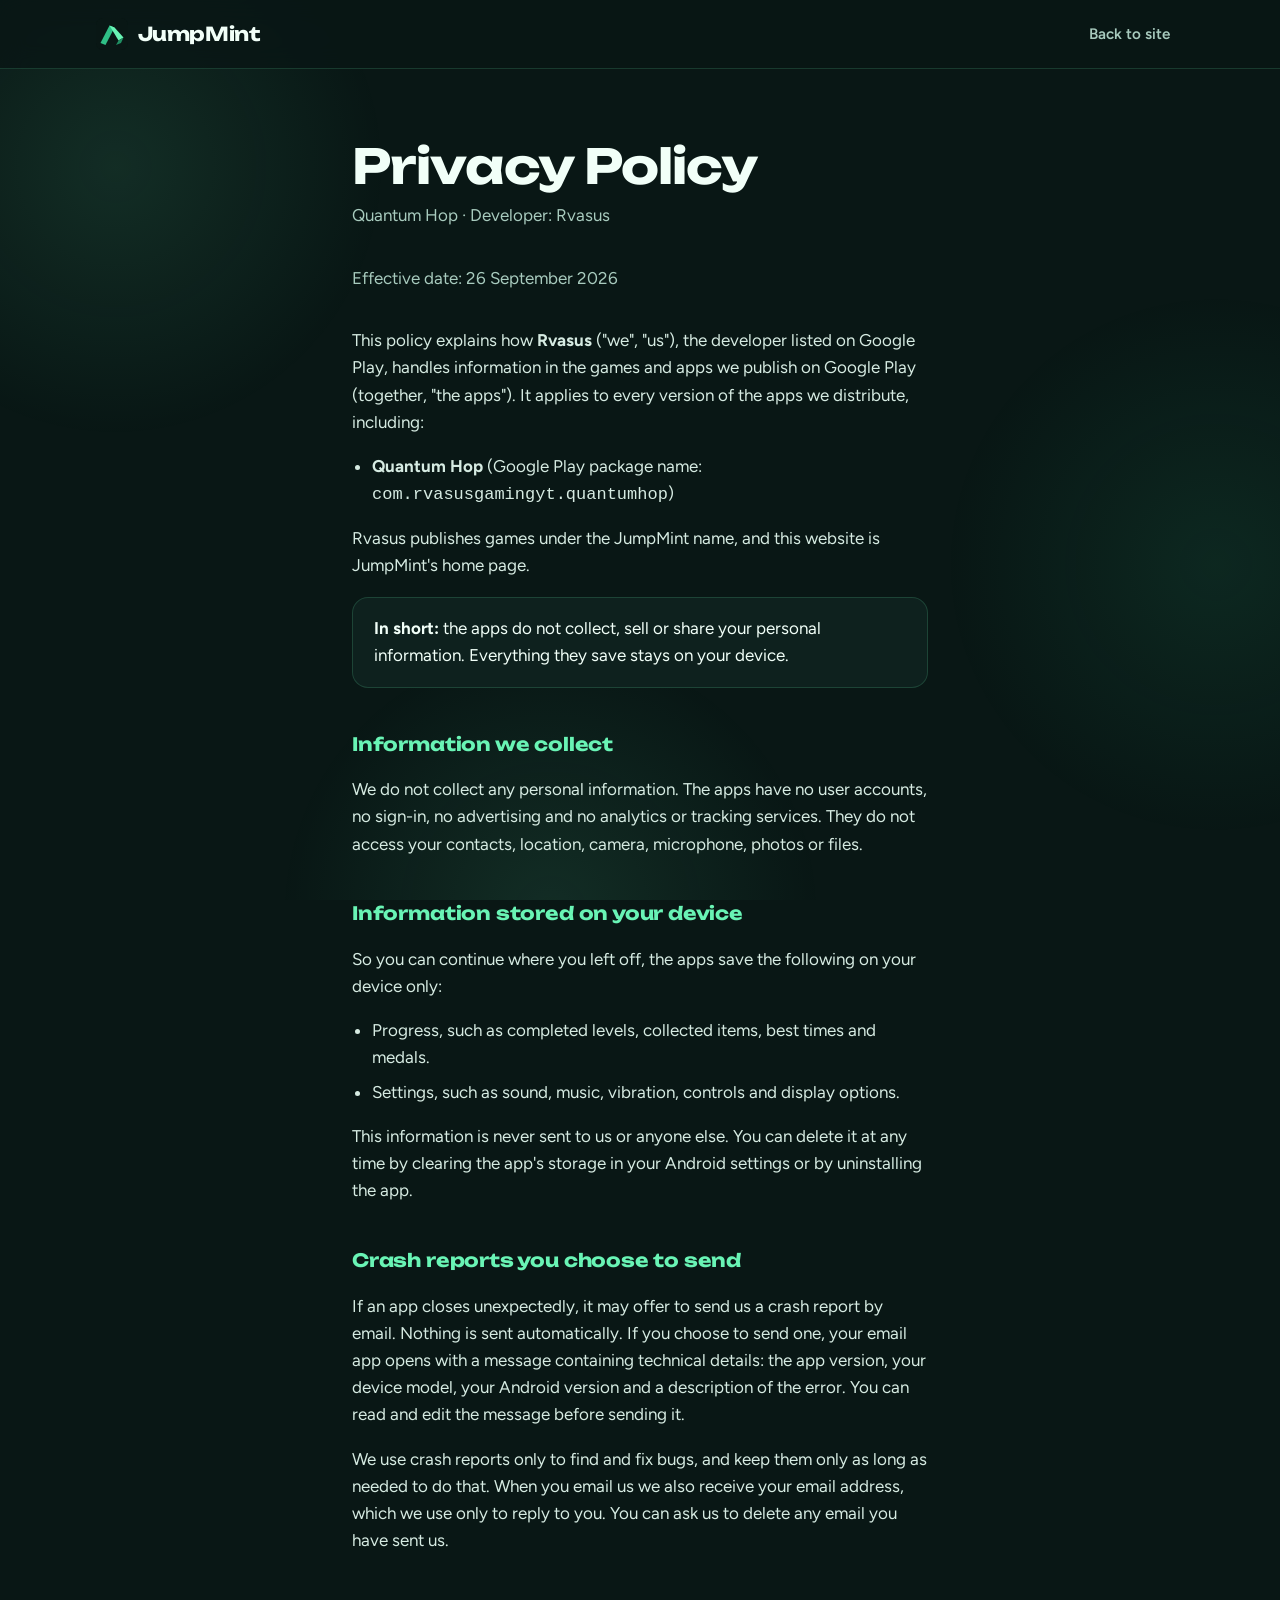
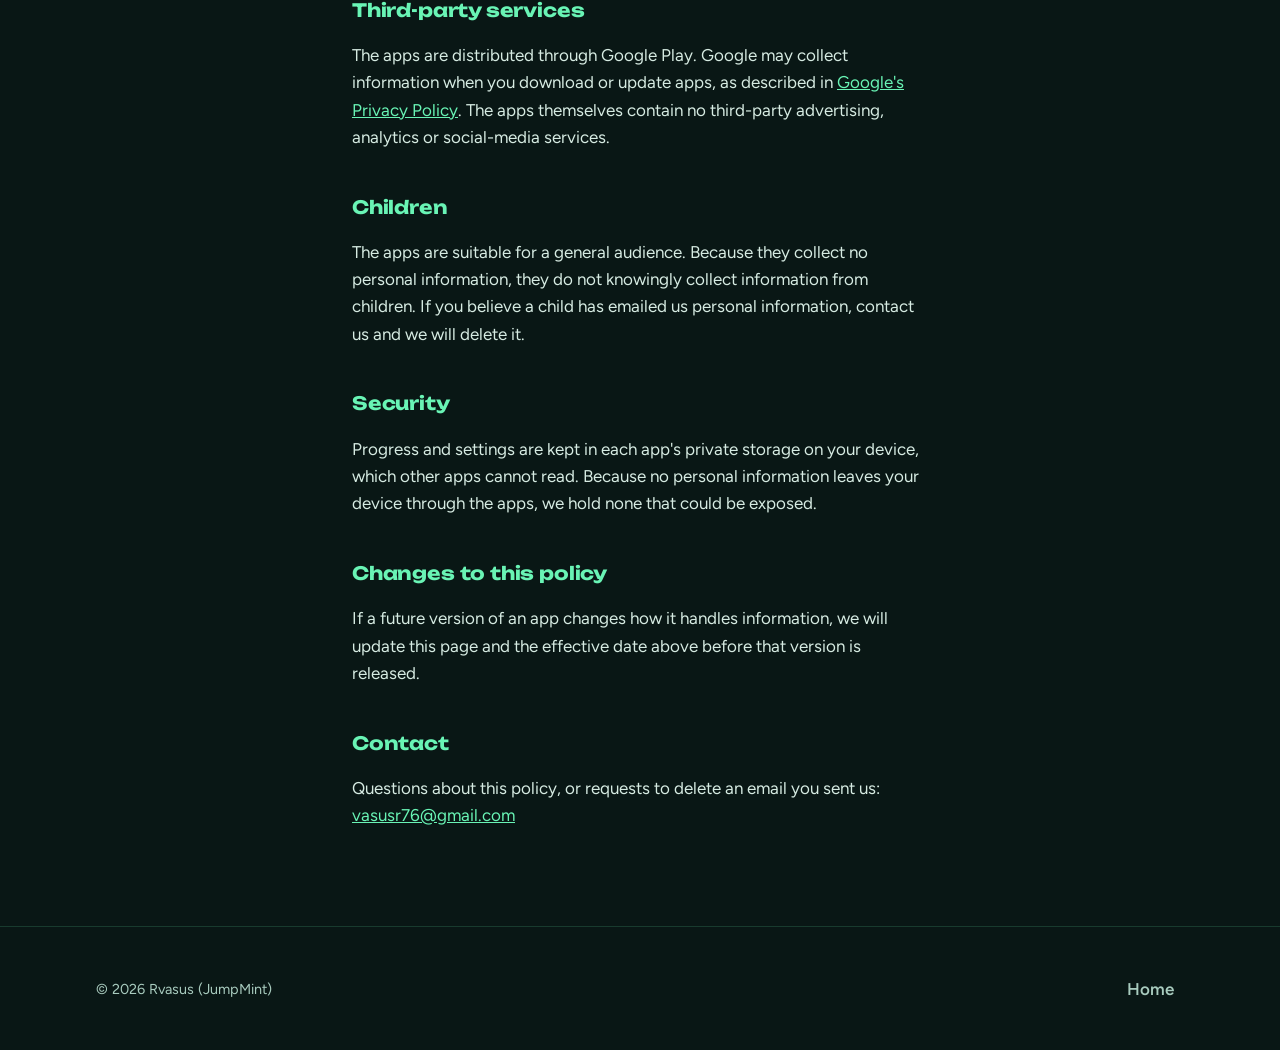
==== privacy-policy.html @ 72e63506 "Add site-wide motion: hero intro, scroll reveals, marquee, card tilt, counters New assets/motion.js " ====
<!DOCTYPE html>
<html lang="en">
<head>
<meta charset="utf-8">
<meta name="viewport" content="width=device-width, initial-scale=1, viewport-fit=cover">
<title>Privacy Policy — Quantum Hop by Rvasus</title>
<meta name="description" content="Privacy policy for Quantum Hop (com.rvasusgamingyt.quantumhop) and other apps published by Rvasus on Google Play.">
<meta name="theme-color" content="#091715">
<link rel="icon" href="brand/mark.svg" type="image/svg+xml">
<link rel="preconnect" href="https://fonts.googleapis.com">
<link rel="preconnect" href="https://fonts.gstatic.com" crossorigin>
<link href="https://fonts.googleapis.com/css2?family=Figtree:wght@400;600;700&family=Unbounded:wght@700&display=swap" rel="stylesheet">
<link rel="stylesheet" href="assets/site.css">
<style>
  .policy { max-width: 44rem; margin: 0 auto; padding: clamp(2.5rem, 6vw, 4.5rem) var(--pad-x) 5rem; }
  .policy h1 { font-size: clamp(2rem, 5vw, 3rem); line-height: 1.08; margin-bottom: 0.6rem; }
  .policy h2 { font-size: 1.15rem; margin: 2.6rem 0 0.6rem; color: var(--mint); letter-spacing: -0.01em; }
  .policy p, .policy li { color: #d6ebe2; }
  .policy .date { color: var(--muted); margin: 0 0 2.2rem; }
  .policy .summary { padding: 1.1rem 1.3rem; border-radius: 16px; background: var(--bg-raised); border: 1px solid var(--line); color: var(--text); }
  .policy a { color: var(--mint); }
  .policy ul { padding-left: 1.25rem; }
  .policy li { margin-bottom: 0.45rem; }
</style>
</head>
<body>
<div class="ambient" aria-hidden="true"><span></span><span></span><span></span></div>
<header class="nav scrolled">
  <div class="wrap nav-inner">
    <a class="brand-link" href="index.html" aria-label="JumpMint home">
      <img class="brand-mark" src="brand/mark.svg" alt="" width="32" height="32">
      <span class="brand-text">JumpMint</span>
    </a>
    <nav aria-label="Main">
      <ul class="nav-links"><li><a href="index.html">Back to site</a></li></ul>
    </nav>
  </div>
</header>

<main class="policy" id="main">
  <h1>Privacy Policy</h1>
  <p class="date">Quantum Hop · Developer: Rvasus</p>
  <p class="date">Effective date: 26 September 2026</p>

  <p>This policy explains how <strong>Rvasus</strong> ("we", "us"), the developer listed on Google Play, handles information in the games and apps we publish on Google Play (together, "the apps"). It applies to every version of the apps we distribute, including:</p>
  <ul>
    <li><strong>Quantum Hop</strong> (Google Play package name: <code>com.rvasusgamingyt.quantumhop</code>)</li>
  </ul>
  <p>Rvasus publishes games under the JumpMint name, and this website is JumpMint's home page.</p>

  <p class="summary"><strong>In short:</strong> the apps do not collect, sell or share your personal information. Everything they save stays on your device.</p>

  <h2>Information we collect</h2>
  <p>We do not collect any personal information. The apps have no user accounts, no sign-in, no advertising and no analytics or tracking services. They do not access your contacts, location, camera, microphone, photos or files.</p>

  <h2>Information stored on your device</h2>
  <p>So you can continue where you left off, the apps save the following on your device only:</p>
  <ul>
    <li>Progress, such as completed levels, collected items, best times and medals.</li>
    <li>Settings, such as sound, music, vibration, controls and display options.</li>
  </ul>
  <p>This information is never sent to us or anyone else. You can delete it at any time by clearing the app's storage in your Android settings or by uninstalling the app.</p>

  <h2>Crash reports you choose to send</h2>
  <p>If an app closes unexpectedly, it may offer to send us a crash report by email. Nothing is sent automatically. If you choose to send one, your email app opens with a message containing technical details: the app version, your device model, your Android version and a description of the error. You can read and edit the message before sending it.</p>
  <p>We use crash reports only to find and fix bugs, and keep them only as long as needed to do that. When you email us we also receive your email address, which we use only to reply to you. You can ask us to delete any email you have sent us.</p>

  <h2>Third-party services</h2>
  <p>The apps are distributed through Google Play. Google may collect information when you download or update apps, as described in <a href="https://policies.google.com/privacy">Google's Privacy Policy</a>. The apps themselves contain no third-party advertising, analytics or social-media services.</p>

  <h2>Children</h2>
  <p>The apps are suitable for a general audience. Because they collect no personal information, they do not knowingly collect information from children. If you believe a child has emailed us personal information, contact us and we will delete it.</p>

  <h2>Security</h2>
  <p>Progress and settings are kept in each app's private storage on your device, which other apps cannot read. Because no personal information leaves your device through the apps, we hold none that could be exposed.</p>

  <h2>Changes to this policy</h2>
  <p>If a future version of an app changes how it handles information, we will update this page and the effective date above before that version is released.</p>

  <h2>Contact</h2>
  <p>Questions about this policy, or requests to delete an email you sent us: <a href="mailto:vasusr76@gmail.com">vasusr76@gmail.com</a></p>
</main>

<footer class="footer">
  <div class="wrap footer-inner">
    <small>© 2026 Rvasus (JumpMint)</small>
    <ul class="footer-links"><li><a href="index.html">Home</a></li></ul>
  </div>
</footer>
</body>
</html>
---- assets/site.css ----
/* JumpMint — site styles */
:root {
  --bg: #091715;
  --bg-raised: #0e211e;
  --bg-deep: #06110f;
  --mint: #69f4b5;
  --mint-deep: #2fbf86;
  --text: #f1fff8;
  --muted: #a8cbbe;
  --line: rgba(105, 244, 181, 0.16);
  --display: "Unbounded", "Arial Black", "Segoe UI", system-ui, sans-serif;
  --body: "Figtree", "Segoe UI", system-ui, -apple-system, sans-serif;
  --pad-x: clamp(1.25rem, 5vw, 4.5rem);
  --max: 76rem;
  --ease: cubic-bezier(0.2, 0.8, 0.2, 1);
}

* { box-sizing: border-box; }
html { scroll-behavior: smooth; scroll-padding-top: 5rem; }
body {
  margin: 0;
  background: var(--bg);
  color: var(--text);
  font-family: var(--body);
  font-size: 1.0625rem;
  line-height: 1.6;
  overflow-x: hidden;
  -webkit-font-smoothing: antialiased;
}
img { max-width: 100%; display: block; }
a { color: inherit; }
h1, h2, h3 { font-family: var(--display); font-weight: 700; margin: 0; letter-spacing: -0.02em; }

:focus-visible { outline: 3px solid var(--mint); outline-offset: 3px; border-radius: 6px; }

.skip-link {
  position: absolute; left: 1rem; top: -4rem; z-index: 100;
  background: var(--mint); color: var(--bg); padding: 0.7rem 1rem; border-radius: 8px; font-weight: 700;
}
.skip-link:focus { top: 1rem; }

.wrap { max-width: var(--max); margin: 0 auto; padding: 0 var(--pad-x); }

/* ---------------- Navigation ---------------- */
.nav {
  position: sticky; top: 0; z-index: 50;
  background: rgba(9, 23, 21, 0.82);
  backdrop-filter: blur(12px); -webkit-backdrop-filter: blur(12px);
  border-bottom: 1px solid transparent;
  transition: border-color 0.3s;
}
.nav.scrolled { border-bottom-color: var(--line); }
.nav-inner {
  display: flex; align-items: center; justify-content: space-between; gap: 1rem;
  min-height: 4.25rem;
}
.brand-link {
  display: inline-flex; align-items: center; gap: 0.6rem; text-decoration: none;
  font-family: var(--display); font-weight: 700; font-size: 1.2rem; letter-spacing: -0.02em;
  min-height: 44px;
}
.brand-link img { height: 34px; width: auto; }
.brand-link .brand-mark { width: 32px; height: 32px; }
.nav-links { display: flex; gap: 0.25rem; list-style: none; margin: 0; padding: 0; }
.nav-links a {
  display: inline-flex; align-items: center; min-height: 44px; padding: 0 0.85rem;
  text-decoration: none; color: var(--muted); font-weight: 600; font-size: 0.95rem; border-radius: 999px;
  transition: color 0.2s, background 0.2s;
}
.nav-links a:hover { color: var(--text); background: rgba(105, 244, 181, 0.08); }

/* ---------------- Buttons ---------------- */
.btn {
  display: inline-flex; align-items: center; justify-content: center; gap: 0.5rem;
  min-height: 48px; padding: 0 1.4rem; border-radius: 999px;
  font: 600 1rem/1 var(--body); text-decoration: none; cursor: pointer;
  border: 2px solid transparent;
  transition: transform 0.18s var(--ease), background 0.2s, border-color 0.2s, box-shadow 0.2s;
}
.btn:active { transform: translateY(1px) scale(0.97); }
.btn-primary { background: var(--mint); color: var(--bg); }
.btn-primary:hover { background: #8cf8c9; box-shadow: 0 8px 28px -10px rgba(105, 244, 181, 0.6); transform: translateY(-2px); }
.btn-secondary { border-color: rgba(168, 203, 190, 0.45); color: var(--text); background: transparent; }
.btn-secondary:hover { border-color: var(--mint); transform: translateY(-2px); }

/* ---------------- Hero ---------------- */
.hero { padding: clamp(2rem, 6vw, 4.5rem) 0 clamp(3rem, 8vw, 6rem); }
.hero-grid {
  display: grid; grid-template-columns: minmax(0, 1fr) minmax(0, 1fr);
  gap: clamp(1.5rem, 4vw, 4rem); align-items: center;
}
.hero-brand {
  display: inline-flex; align-items: center; gap: 0.55rem;
  color: var(--mint); font-weight: 600; font-size: 1rem; margin: 0 0 1.25rem;
}
.hero-brand::before {
  content: ""; width: 1.6rem; height: 3px; border-radius: 3px; background: var(--mint);
}
.hero h1 {
  font-size: clamp(2rem, 4.4vw, 3.9rem); line-height: 1.05; letter-spacing: -0.035em; font-weight: 800;
  overflow-wrap: break-word;
  margin-bottom: 1.4rem; text-wrap: balance;
}
.hero-lead { color: var(--muted); font-size: clamp(1.1rem, 1.6vw, 1.3rem); margin: 0 0 2.2rem; max-width: 30rem; }
.hero-actions { display: flex; flex-wrap: wrap; gap: 0.8rem; }

.scene {
  position: relative; aspect-ratio: 1 / 1; width: 100%; max-height: 620px;
  border-radius: 28px; overflow: hidden;
  background:
    radial-gradient(60% 55% at 50% 58%, rgba(105, 244, 181, 0.14), rgba(105, 244, 181, 0) 70%),
    linear-gradient(180deg, #0c1f1c, var(--bg-deep));
  border: 1px solid var(--line);
}
.scene canvas {
  position: absolute; inset: 0; width: 100%; height: 100%; display: block;
  opacity: 0; transition: opacity 0.5s;
}
.scene-fallback {
  position: absolute; inset: 0; display: grid; place-items: center;
  transition: opacity 0.5s;
}
.scene-fallback img { width: 38%; max-width: 220px; filter: drop-shadow(0 24px 30px rgba(0, 0, 0, 0.45)); }
.scene-fallback .fallback-word {
  font-family: var(--display); font-weight: 800; font-size: clamp(2rem, 6vw, 3.4rem); color: var(--mint);
}
.scene[data-state="ready"] canvas { opacity: 1; }
.scene[data-state="ready"] .scene-fallback { opacity: 0; pointer-events: none; }

.scene-controls {
  position: absolute; left: 0; right: 0; bottom: 0; z-index: 2;
  display: flex; justify-content: center; gap: 0.5rem; padding: 1rem;
  opacity: 0; visibility: hidden; transition: opacity 0.4s;
}
.scene[data-state="ready"] .scene-controls { opacity: 1; visibility: visible; }
.chip {
  display: inline-flex; align-items: center; gap: 0.45rem;
  min-height: 44px; padding: 0 1rem; border-radius: 999px; cursor: pointer;
  background: rgba(9, 23, 21, 0.72); color: var(--text);
  border: 1px solid rgba(168, 203, 190, 0.3);
  font: 600 0.9rem/1 var(--body);
  backdrop-filter: blur(8px); -webkit-backdrop-filter: blur(8px);
  transition: border-color 0.2s, transform 0.15s var(--ease);
}
.chip:hover { border-color: var(--mint); }
.chip:active { transform: scale(0.96); }
.chip svg { width: 16px; height: 16px; flex: none; }

/* ---------------- Sections ---------------- */
.section { padding: clamp(4rem, 9vw, 7rem) 0; }
.section + .section { border-top: 1px solid var(--line); }
.section-head { max-width: 40rem; margin-bottom: clamp(2rem, 4vw, 3.25rem); }
.section-head h2 { font-size: clamp(1.9rem, 3.8vw, 3rem); line-height: 1.08; margin-bottom: 0.9rem; }
.section-head p { color: var(--muted); margin: 0; font-size: 1.1rem; }

/* Games & Apps */
.apps { display: grid; gap: clamp(1.25rem, 3vw, 2rem); }
.app {
  display: grid; grid-template-columns: minmax(0, 0.95fr) minmax(0, 1.05fr);
  gap: clamp(1.25rem, 3.5vw, 3rem); align-items: center;
  padding: clamp(1rem, 2vw, 1.5rem); border-radius: 24px;
  background: var(--bg-raised); border: 1px solid var(--line);
}
.app-media {
  position: relative; aspect-ratio: 16 / 10; border-radius: 16px; overflow: hidden;
  background:
    repeating-linear-gradient(135deg, rgba(105, 244, 181, 0.05) 0 14px, transparent 14px 28px),
    var(--bg-deep);
  display: grid; place-items: center;
}
.app-media img { width: 100%; height: 100%; object-fit: cover; }
.app-media .media-empty {
  display: grid; justify-items: center; gap: 0.6rem; color: var(--muted); font-size: 0.95rem; text-align: center; padding: 1rem;
}
.app-media .media-empty span:first-child {
  font-family: var(--display); font-weight: 800; font-size: 2.6rem; color: var(--mint); line-height: 1;
}
.app-thumbs { display: flex; gap: 0.5rem; margin-top: 0.6rem; overflow-x: auto; }
.app-thumbs img { height: 64px; width: auto; border-radius: 8px; border: 1px solid var(--line); }
.app-body h3 { font-size: clamp(1.4rem, 2.6vw, 2rem); line-height: 1.1; margin: 0.9rem 0 0.8rem; }
.app-body p { color: var(--muted); margin: 0 0 1.4rem; max-width: 34rem; }
.status {
  display: inline-flex; align-items: center; gap: 0.5rem;
  padding: 0.35rem 0.8rem; border-radius: 999px; font-size: 0.875rem; font-weight: 600;
  background: rgba(105, 244, 181, 0.1); color: var(--mint);
}
.status::before { content: ""; width: 7px; height: 7px; border-radius: 50%; background: currentColor; }
.status[data-status="development"] { background: rgba(168, 203, 190, 0.12); color: var(--muted); }
.status-note { color: var(--muted); font-size: 0.95rem; }

.empty-state {
  padding: clamp(1.5rem, 4vw, 2.5rem); border-radius: 24px; border: 1px dashed rgba(105, 244, 181, 0.35);
  color: var(--muted); max-width: 40rem;
}
.empty-state strong { display: block; color: var(--text); font-family: var(--display); font-size: 1.3rem; margin-bottom: 0.4rem; }

/* Watch */
.videos { display: grid; grid-template-columns: repeat(auto-fill, minmax(min(100%, 20rem), 1fr)); gap: 1.25rem; margin-bottom: 2rem; }
.video { margin: 0; }
.video-frame {
  position: relative; aspect-ratio: 16 / 9; border-radius: 16px; overflow: hidden; background: var(--bg-deep);
  border: 1px solid var(--line);
}
.video-frame iframe { position: absolute; inset: 0; width: 100%; height: 100%; border: 0; }
.video-play {
  position: absolute; inset: 0; width: 100%; height: 100%; padding: 0; border: 0; cursor: pointer; background: #000;
}
.video-play img { width: 100%; height: 100%; object-fit: cover; opacity: 0.85; transition: opacity 0.2s; }
.video-play:hover img { opacity: 1; }
.video-play .play-icon {
  position: absolute; left: 50%; top: 50%; width: 64px; height: 64px; margin: -32px 0 0 -32px;
  border-radius: 50%; background: var(--mint); display: grid; place-items: center;
  box-shadow: 0 10px 30px rgba(0, 0, 0, 0.4); transition: transform 0.2s var(--ease);
}
.video-play:hover .play-icon { transform: scale(1.08); }
.video-play .play-icon svg { width: 24px; height: 24px; margin-left: 4px; }
.video figcaption { margin-top: 0.7rem; font-weight: 600; }

/* About */
.about-grid { display: grid; grid-template-columns: minmax(0, 0.9fr) minmax(0, 1.1fr); gap: clamp(1.5rem, 5vw, 5rem); align-items: start; }
.about-grid h2 { font-size: clamp(1.9rem, 3.8vw, 3rem); line-height: 1.08; }
.about-copy p { color: var(--muted); font-size: 1.15rem; margin: 0 0 1.2rem; max-width: 36rem; }
.about-copy p:first-child { color: var(--text); }

/* Footer */
.footer { border-top: 1px solid var(--line); padding: 2.5rem 0 calc(2.5rem + env(safe-area-inset-bottom, 0px)); }
.footer-inner { display: flex; flex-wrap: wrap; gap: 1.5rem 2rem; justify-content: space-between; align-items: center; }
.footer-links { display: flex; flex-wrap: wrap; gap: 0.25rem 0.5rem; list-style: none; margin: 0; padding: 0; }
.footer-links a {
  display: inline-flex; align-items: center; min-height: 44px; padding: 0 0.6rem; color: var(--muted); text-decoration: none; font-weight: 600;
}
.footer-links a:hover { color: var(--mint); }
.footer small { color: var(--muted); font-size: 0.9rem; }

/* ================= Motion =================
 * Hidden-before-animating states apply only under .js-motion, which
 * assets/motion.js adds (and never under reduced motion), so the page is
 * fully readable without JavaScript. */

/* Scroll progress */
.scroll-progress {
  position: fixed; left: 0; top: 0; right: 0; height: 3px; z-index: 60;
  background: linear-gradient(90deg, var(--mint-deep), var(--mint));
  transform-origin: 0 50%; transform: scaleX(0); pointer-events: none;
  box-shadow: 0 0 12px rgba(105, 244, 181, 0.6);
}

/* Ambient drifting glow behind everything */
.ambient { position: fixed; inset: 0; z-index: -1; overflow: hidden; pointer-events: none; }
.ambient span {
  position: absolute; width: 46vmax; height: 46vmax; border-radius: 50%;
  background: radial-gradient(circle, rgba(105, 244, 181, 0.10), rgba(105, 244, 181, 0) 65%);
  animation: drift 28s ease-in-out infinite alternate;
}
.ambient span:nth-child(1) { left: -14vmax; top: -10vmax; }
.ambient span:nth-child(2) { right: -18vmax; top: 30vh; animation-duration: 34s; animation-delay: -8s;
  background: radial-gradient(circle, rgba(47, 191, 134, 0.10), rgba(47, 191, 134, 0) 65%); }
.ambient span:nth-child(3) { left: 20vw; bottom: -24vmax; animation-duration: 40s; animation-delay: -16s; }
@keyframes drift {
  0% { transform: translate3d(0, 0, 0) scale(1); }
  50% { transform: translate3d(6vw, -4vh, 0) scale(1.12); }
  100% { transform: translate3d(-4vw, 5vh, 0) scale(0.94); }
}
body { background: transparent; }
html { background: var(--bg); }

/* Nav: sliding indicator and motion switch */
.nav-main { position: relative; display: flex; align-items: center; gap: 0.5rem; }
.nav-links a.active { color: var(--text); }
.nav-indicator {
  position: absolute; left: 0; bottom: 4px; height: 3px; width: 0; border-radius: 3px;
  background: var(--mint); opacity: 0; pointer-events: none;
  transition: transform 0.45s var(--ease), width 0.45s var(--ease), opacity 0.3s;
}
.motion-toggle {
  display: inline-flex; align-items: center; gap: 0.4rem; min-height: 44px; padding: 0 0.8rem;
  border-radius: 999px; border: 1px solid rgba(168, 203, 190, 0.3); background: transparent;
  color: var(--muted); font: 600 0.85rem/1 var(--body); cursor: pointer;
  transition: border-color 0.2s, color 0.2s;
}
.motion-toggle:hover { border-color: var(--mint); color: var(--text); }
.motion-toggle svg { width: 18px; height: 18px; flex: none; }
.motion-toggle[aria-pressed="true"] svg { color: var(--mint); animation: wave 1.6s ease-in-out infinite; }
@keyframes wave { 50% { transform: translateX(2px) scaleY(1.25); } }

/* Buttons: magnetic offset (--mx/--my set by motion.js) plus hover lift */
.btn { transform: translate3d(var(--mx, 0px), calc(var(--my, 0px) + var(--lift, 0px)), 0) scale(var(--press, 1)); }
.btn-primary:hover, .btn-secondary:hover { transform: translate3d(var(--mx, 0px), calc(var(--my, 0px) + var(--lift, 0px)), 0) scale(var(--press, 1)); --lift: -2px; }
.btn:active { --press: 0.97; }
.btn-primary { position: relative; overflow: hidden; isolation: isolate; }
.btn-primary::after {
  content: ""; position: absolute; inset: 0; z-index: -1;
  background: linear-gradient(110deg, transparent 30%, rgba(255, 255, 255, 0.55) 50%, transparent 70%);
  transform: translateX(-120%);
}
.js-motion .btn-primary::after { animation: shine 5s ease-in-out 2.4s infinite; }
@keyframes shine { 0%, 70% { transform: translateX(-120%); } 100% { transform: translateX(120%); } }

/* Hero: cursor glow and staged intro */
.hero { position: relative; }
.hero::before {
  content: ""; position: absolute; inset: 0; z-index: -1; pointer-events: none;
  background: radial-gradient(34rem 34rem at var(--hx, 70%) var(--hy, 40%), rgba(105, 244, 181, 0.09), transparent 70%);
  transition: background-position 0.2s;
}
.hero-copy, .scene { will-change: transform; }
.hero h1 .w { display: inline-block; overflow: hidden; vertical-align: top; padding-bottom: 0.08em; margin-bottom: -0.08em; }
.hero h1 .w > span { display: inline-block; }
.js-motion .hero h1 .w > span { transform: translateY(110%) rotate(4deg); }
.js-motion .hero-brand, .js-motion .hero-lead, .js-motion .hero-actions { opacity: 0; transform: translateY(16px); }
.js-motion .hero-brand::before { transform: scaleX(0); transform-origin: 0 50%; }
.js-motion .scene { opacity: 0; clip-path: inset(12% 12% 12% 12% round 28px); }
.js-motion.intro .hero h1 .w > span {
  transform: none; transition: transform 0.9s var(--ease); transition-delay: calc(0.15s + var(--i) * 0.08s);
}
.js-motion.intro .hero-brand, .js-motion.intro .hero-lead, .js-motion.intro .hero-actions {
  opacity: 1; transform: none; transition: opacity 0.8s var(--ease), transform 0.8s var(--ease);
}
.js-motion.intro .hero-brand { transition-delay: 0.05s; }
.js-motion.intro .hero-brand::before { transform: none; transition: transform 0.8s var(--ease) 0.2s; }
.js-motion.intro .hero-lead { transition-delay: 0.55s; }
.js-motion.intro .hero-actions { transition-delay: 0.7s; }
.js-motion.intro .scene {
  opacity: 1; clip-path: inset(0 0 0 0 round 28px);
  transition: opacity 0.9s var(--ease) 0.25s, clip-path 1.2s var(--ease) 0.25s;
}

/* Marquee strip */
.marquee {
  overflow: hidden; border-block: 1px solid var(--line); padding: 1.1rem 0;
  background: linear-gradient(90deg, var(--bg), rgba(14, 33, 30, 0.6), var(--bg));
  mask-image: linear-gradient(90deg, transparent, #000 8%, #000 92%, transparent);
  -webkit-mask-image: linear-gradient(90deg, transparent, #000 8%, #000 92%, transparent);
}
.marquee-track { display: flex; justify-content: center; }
.marquee-row { display: flex; flex-wrap: wrap; justify-content: center; row-gap: 0.4rem; list-style: none; margin: 0; padding: 0 var(--pad-x); }
.js-motion:not(.motion-off) .marquee-track { width: max-content; justify-content: flex-start; }
.js-motion:not(.motion-off) .marquee-row { flex-wrap: nowrap; flex: none; padding: 0; }
.marquee-row li {
  display: inline-flex; align-items: center; gap: 2rem; padding-right: 2rem; white-space: nowrap;
  font-family: var(--display); font-weight: 700; font-size: clamp(1.1rem, 2.4vw, 1.7rem); letter-spacing: -0.02em;
}
.marquee-row li:nth-child(even) { color: transparent; -webkit-text-stroke: 1px rgba(105, 244, 181, 0.7); }
.marquee-row li::after { content: ""; width: 0.55rem; height: 0.55rem; border-radius: 50%; background: var(--mint); }
.marquee-row[aria-hidden="true"] { display: none; }
.js-motion .marquee-row[aria-hidden="true"] { display: flex; }
.js-motion .marquee-track { animation: marquee 32s linear infinite; }
.marquee:hover .marquee-track { animation-play-state: paused; }
@keyframes marquee { to { transform: translateX(-50%); } }

/* Scroll reveals, staggered by --d */
.js-motion .reveal { opacity: 0; transform: translateY(28px); transition: opacity 0.8s var(--ease), transform 0.8s var(--ease); transition-delay: var(--d, 0ms); }
.js-motion .reveal.in { opacity: 1; transform: none; }
.js-motion .section-head h2, .js-motion #about-title { clip-path: inset(0 100% 0 0); transition: clip-path 1.1s var(--ease); }
.js-motion .section-head h2.in, .js-motion #about-title.in { clip-path: inset(0 -2% 0 0); }
.js-motion .app.reveal { transform: translateY(40px) scale(0.97); }
.js-motion .app.reveal.in { transform: perspective(1200px) rotateX(var(--rx, 0deg)) rotateY(var(--ry, 0deg)); }
.js-motion .app.reveal.in .app-media img:not(.shot-in) { animation: kenburns 14s ease-in-out infinite alternate; }
@keyframes kenburns { from { transform: scale(1); } to { transform: scale(1.06) translate(-1%, -1%); } }

/* App cards: tilt and pointer light */
.app { position: relative; transition: transform 0.5s var(--ease), border-color 0.3s, box-shadow 0.4s; }
.app::after {
  content: ""; position: absolute; inset: 0; border-radius: inherit; pointer-events: none; opacity: 0;
  background: radial-gradient(22rem 22rem at var(--gx, 50%) var(--gy, 50%), rgba(105, 244, 181, 0.10), transparent 70%);
  transition: opacity 0.3s;
}
.app.lit { border-color: rgba(105, 244, 181, 0.35); box-shadow: 0 30px 60px -30px rgba(0, 0, 0, 0.7); transition: transform 0.12s linear, border-color 0.3s, box-shadow 0.4s; }
.app.lit::after { opacity: 1; }

/* Screenshot thumbnails and crossfade */
.app-media img { grid-area: 1 / 1; }
.app-media .shot-in { position: absolute; inset: 0; animation: shotIn 0.6s var(--ease); }
@keyframes shotIn { from { opacity: 0; transform: scale(1.04); } to { opacity: 1; transform: none; } }
.thumb {
  flex: none; padding: 0; border: 2px solid transparent; border-radius: 10px; background: none; cursor: pointer;
  opacity: 0.6; transition: opacity 0.2s, border-color 0.2s, transform 0.2s var(--ease);
}
.thumb img { height: 60px; width: auto; border-radius: 8px; border: 0; }
.thumb:hover { opacity: 1; transform: translateY(-2px); }
.thumb[aria-pressed="true"] { opacity: 1; border-color: var(--mint); }
.app-thumbs { padding: 3px 2px; }

/* Stats */
.stats { display: flex; flex-wrap: wrap; gap: 0.75rem; margin: 0 0 1.5rem; }
.stat {
  display: flex; flex-direction: column-reverse; min-width: 6.5rem; padding: 0.75rem 1rem; border-radius: 14px;
  background: rgba(105, 244, 181, 0.06); border: 1px solid var(--line);
}
.stat dd { margin: 0; font-family: var(--display); font-weight: 800; font-size: 1.8rem; line-height: 1.1; color: var(--mint); font-variant-numeric: tabular-nums; }
.stat dt { color: var(--muted); font-size: 0.875rem; font-weight: 600; }

/* Status dot pulse */
.js-motion .status[data-status="testing"]::before,
.js-motion .status[data-status="released"]::before { animation: pulse 2s ease-out infinite; }
@keyframes pulse { 0% { box-shadow: 0 0 0 0 rgba(105, 244, 181, 0.6); } 100% { box-shadow: 0 0 0 8px rgba(105, 244, 181, 0); } }

/* Motion switched off: freeze loops and show end states */
.motion-off *, .motion-off *::before, .motion-off *::after { animation-play-state: paused !important; }
.motion-off .marquee-track, .motion-off .app-media img, .motion-off .ambient span { animation: none !important; }
.motion-off .marquee-row[aria-hidden="true"] { display: none; }
.motion-off .reveal, .motion-off .hero-brand, .motion-off .hero-lead, .motion-off .hero-actions,
.motion-off .hero h1 .w > span, .motion-off .scene { opacity: 1 !important; transform: none !important; transition: none !important; }
.motion-off .section-head h2, .motion-off #about-title, .motion-off .scene { clip-path: none !important; transition: none !important; }

/* ---------------- Responsive ---------------- */
@media (max-width: 860px) {
  .hero-grid, .about-grid { grid-template-columns: 1fr; }
  .hero h1 { font-size: clamp(2rem, 7.4vw, 3.6rem); }
  .scene { aspect-ratio: 5 / 4; max-height: 440px; }
  .app { grid-template-columns: 1fr; }
}
@media (max-width: 560px) {
  .nav-links a { padding: 0 0.55rem; font-size: 0.875rem; }
  .brand-link .brand-text { display: none; }
  .motion-toggle { padding: 0 0.65rem; }
  .motion-toggle span { position: absolute; width: 1px; height: 1px; overflow: hidden; clip: rect(0 0 0 0); white-space: nowrap; }
  .nav-main { gap: 0.25rem; }
  .hero-actions .btn { flex: 1 1 100%; }
  .scene { aspect-ratio: 1 / 1; border-radius: 22px; }
}

@media (prefers-reduced-motion: reduce) {
  html { scroll-behavior: auto; }
  *, *::before, *::after { transition-duration: 0.01ms !important; animation-duration: 0.01ms !important; }
  .btn:hover, .btn-secondary:hover { transform: none; }
}
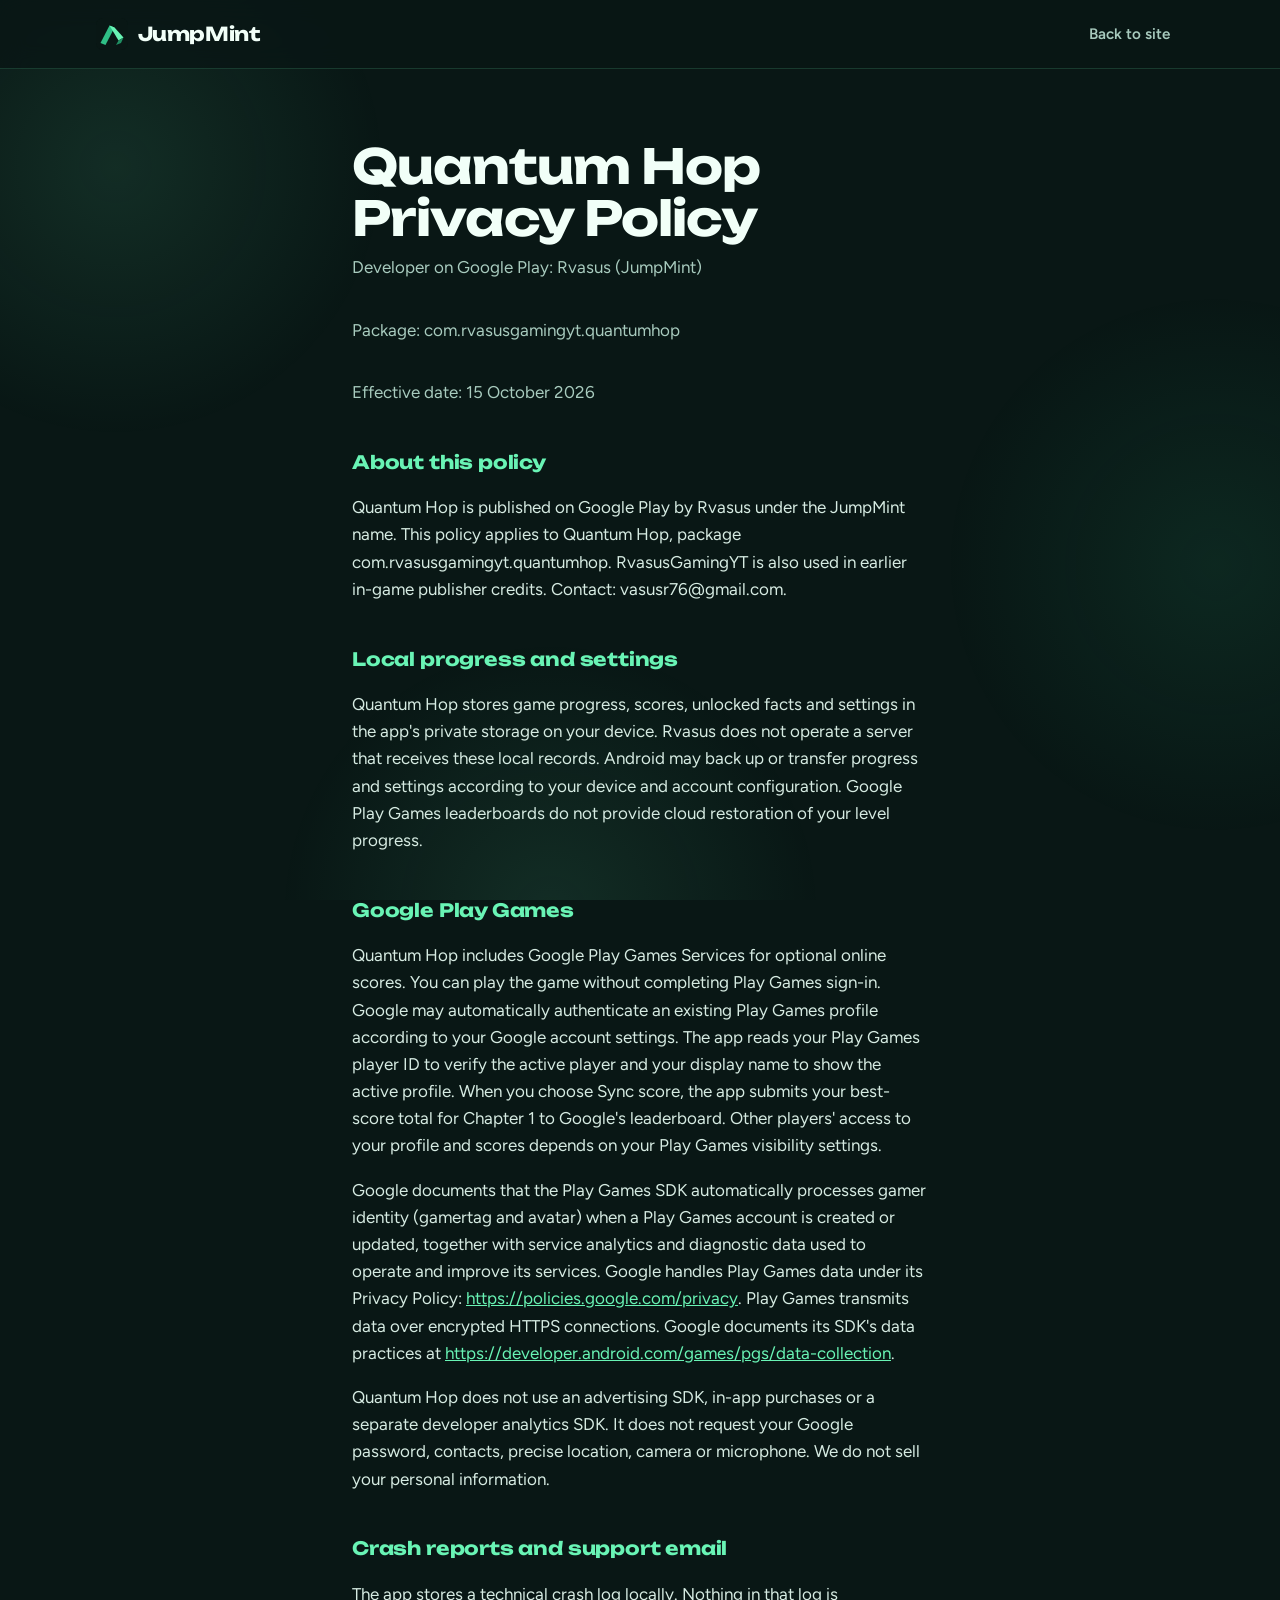
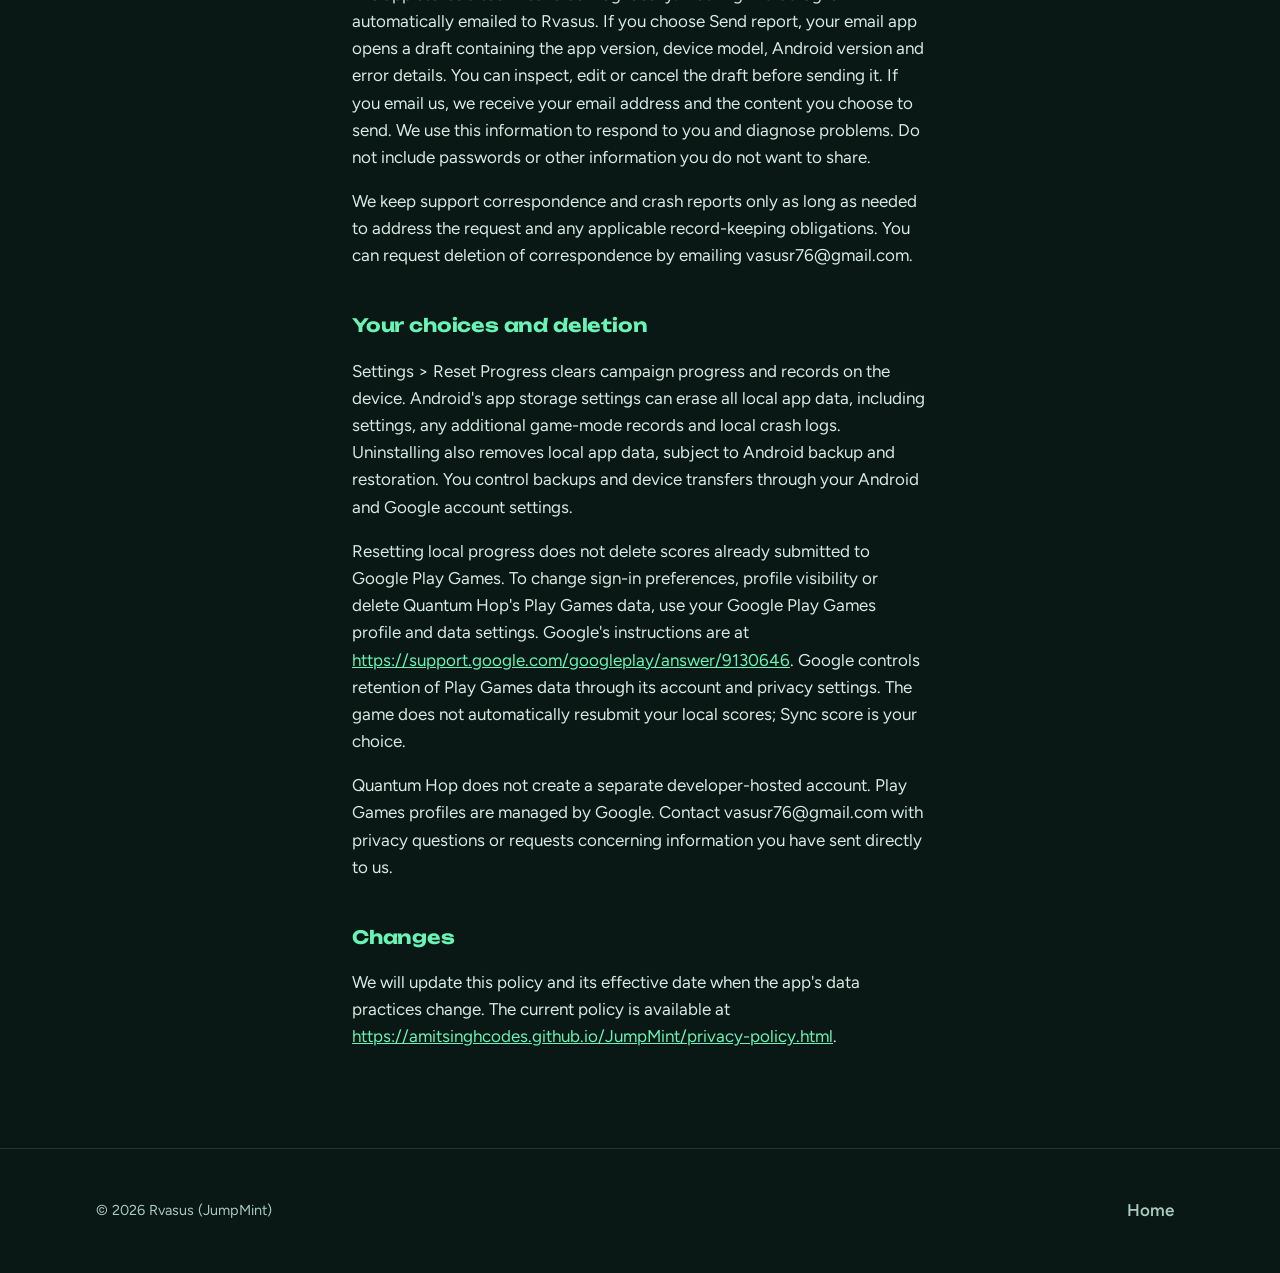
==== commit 489be8b2: "Clarify Quantum Hop developer identity and Play Games privacy disclosures" ====
--- a/privacy-policy.html
+++ b/privacy-policy.html
@@ -4,7 +4,7 @@
 <meta charset="utf-8">
 <meta name="viewport" content="width=device-width, initial-scale=1, viewport-fit=cover">
 <title>Privacy Policy — Quantum Hop by Rvasus</title>
-<meta name="description" content="Privacy policy for Quantum Hop (com.rvasusgamingyt.quantumhop) and other apps published by Rvasus on Google Play.">
+<meta name="description" content="Privacy policy for Quantum Hop (com.rvasusgamingyt.quantumhop), published by Rvasus (JumpMint) on Google Play.">
 <meta name="theme-color" content="#091715">
 <link rel="icon" href="brand/mark.svg" type="image/svg+xml">
 <link rel="preconnect" href="https://fonts.googleapis.com">
@@ -38,47 +38,32 @@
 </header>
 
 <main class="policy" id="main">
-  <h1>Privacy Policy</h1>
-  <p class="date">Quantum Hop · Developer: Rvasus</p>
-  <p class="date">Effective date: 26 September 2026</p>
+  <h1>Quantum Hop Privacy Policy</h1>
+  <p class="date">Developer on Google Play: Rvasus (JumpMint)</p>
+  <p class="date">Package: com.rvasusgamingyt.quantumhop</p>
+  <p class="date">Effective date: 15 October 2026</p>
+  <h2>About this policy</h2>
+  <p>Quantum Hop is published on Google Play by Rvasus under the JumpMint name. This policy applies to Quantum Hop, package com.rvasusgamingyt.quantumhop. RvasusGamingYT is also used in earlier in-game publisher credits. Contact: vasusr76@gmail.com.</p>
 
-  <p>This policy explains how <strong>Rvasus</strong> ("we", "us"), the developer listed on Google Play, handles information in the games and apps we publish on Google Play (together, "the apps"). It applies to every version of the apps we distribute, including:</p>
-  <ul>
-    <li><strong>Quantum Hop</strong> (Google Play package name: <code>com.rvasusgamingyt.quantumhop</code>)</li>
-  </ul>
-  <p>Rvasus publishes games under the JumpMint name, and this website is JumpMint's home page.</p>
+  <h2>Local progress and settings</h2>
+  <p>Quantum Hop stores game progress, scores, unlocked facts and settings in the app's private storage on your device. Rvasus does not operate a server that receives these local records. Android may back up or transfer progress and settings according to your device and account configuration. Google Play Games leaderboards do not provide cloud restoration of your level progress.</p>
 
-  <p class="summary"><strong>In short:</strong> the apps do not collect, sell or share your personal information. Everything they save stays on your device.</p>
+  <h2>Google Play Games</h2>
+  <p>Quantum Hop includes Google Play Games Services for optional online scores. You can play the game without completing Play Games sign-in. Google may automatically authenticate an existing Play Games profile according to your Google account settings. The app reads your Play Games player ID to verify the active player and your display name to show the active profile. When you choose Sync score, the app submits your best-score total for Chapter 1 to Google's leaderboard. Other players' access to your profile and scores depends on your Play Games visibility settings.</p>
+  <p>Google documents that the Play Games SDK automatically processes gamer identity (gamertag and avatar) when a Play Games account is created or updated, together with service analytics and diagnostic data used to operate and improve its services. Google handles Play Games data under its Privacy Policy: <a href="https://policies.google.com/privacy">https://policies.google.com/privacy</a>. Play Games transmits data over encrypted HTTPS connections. Google documents its SDK's data practices at <a href="https://developer.android.com/games/pgs/data-collection">https://developer.android.com/games/pgs/data-collection</a>.</p>
+  <p>Quantum Hop does not use an advertising SDK, in-app purchases or a separate developer analytics SDK. It does not request your Google password, contacts, precise location, camera or microphone. We do not sell your personal information.</p>
 
-  <h2>Information we collect</h2>
-  <p>We do not collect any personal information. The apps have no user accounts, no sign-in, no advertising and no analytics or tracking services. They do not access your contacts, location, camera, microphone, photos or files.</p>
+  <h2>Crash reports and support email</h2>
+  <p>The app stores a technical crash log locally. Nothing in that log is automatically emailed to Rvasus. If you choose Send report, your email app opens a draft containing the app version, device model, Android version and error details. You can inspect, edit or cancel the draft before sending it. If you email us, we receive your email address and the content you choose to send. We use this information to respond to you and diagnose problems. Do not include passwords or other information you do not want to share.</p>
+  <p>We keep support correspondence and crash reports only as long as needed to address the request and any applicable record-keeping obligations. You can request deletion of correspondence by emailing vasusr76@gmail.com.</p>
 
-  <h2>Information stored on your device</h2>
-  <p>So you can continue where you left off, the apps save the following on your device only:</p>
-  <ul>
-    <li>Progress, such as completed levels, collected items, best times and medals.</li>
-    <li>Settings, such as sound, music, vibration, controls and display options.</li>
-  </ul>
-  <p>This information is never sent to us or anyone else. You can delete it at any time by clearing the app's storage in your Android settings or by uninstalling the app.</p>
+  <h2>Your choices and deletion</h2>
+  <p>Settings &gt; Reset Progress clears campaign progress and records on the device. Android's app storage settings can erase all local app data, including settings, any additional game-mode records and local crash logs. Uninstalling also removes local app data, subject to Android backup and restoration. You control backups and device transfers through your Android and Google account settings.</p>
+  <p>Resetting local progress does not delete scores already submitted to Google Play Games. To change sign-in preferences, profile visibility or delete Quantum Hop's Play Games data, use your Google Play Games profile and data settings. Google's instructions are at <a href="https://support.google.com/googleplay/answer/9130646">https://support.google.com/googleplay/answer/9130646</a>. Google controls retention of Play Games data through its account and privacy settings. The game does not automatically resubmit your local scores; Sync score is your choice.</p>
+  <p>Quantum Hop does not create a separate developer-hosted account. Play Games profiles are managed by Google. Contact vasusr76@gmail.com with privacy questions or requests concerning information you have sent directly to us.</p>
 
-  <h2>Crash reports you choose to send</h2>
-  <p>If an app closes unexpectedly, it may offer to send us a crash report by email. Nothing is sent automatically. If you choose to send one, your email app opens with a message containing technical details: the app version, your device model, your Android version and a description of the error. You can read and edit the message before sending it.</p>
-  <p>We use crash reports only to find and fix bugs, and keep them only as long as needed to do that. When you email us we also receive your email address, which we use only to reply to you. You can ask us to delete any email you have sent us.</p>
-
-  <h2>Third-party services</h2>
-  <p>The apps are distributed through Google Play. Google may collect information when you download or update apps, as described in <a href="https://policies.google.com/privacy">Google's Privacy Policy</a>. The apps themselves contain no third-party advertising, analytics or social-media services.</p>
-
-  <h2>Children</h2>
-  <p>The apps are suitable for a general audience. Because they collect no personal information, they do not knowingly collect information from children. If you believe a child has emailed us personal information, contact us and we will delete it.</p>
-
-  <h2>Security</h2>
-  <p>Progress and settings are kept in each app's private storage on your device, which other apps cannot read. Because no personal information leaves your device through the apps, we hold none that could be exposed.</p>
-
-  <h2>Changes to this policy</h2>
-  <p>If a future version of an app changes how it handles information, we will update this page and the effective date above before that version is released.</p>
-
-  <h2>Contact</h2>
-  <p>Questions about this policy, or requests to delete an email you sent us: <a href="mailto:vasusr76@gmail.com">vasusr76@gmail.com</a></p>
+  <h2>Changes</h2>
+  <p>We will update this policy and its effective date when the app's data practices change. The current policy is available at <a href="https://amitsinghcodes.github.io/JumpMint/privacy-policy.html">https://amitsinghcodes.github.io/JumpMint/privacy-policy.html</a>.</p>
 </main>
 
 <footer class="footer">
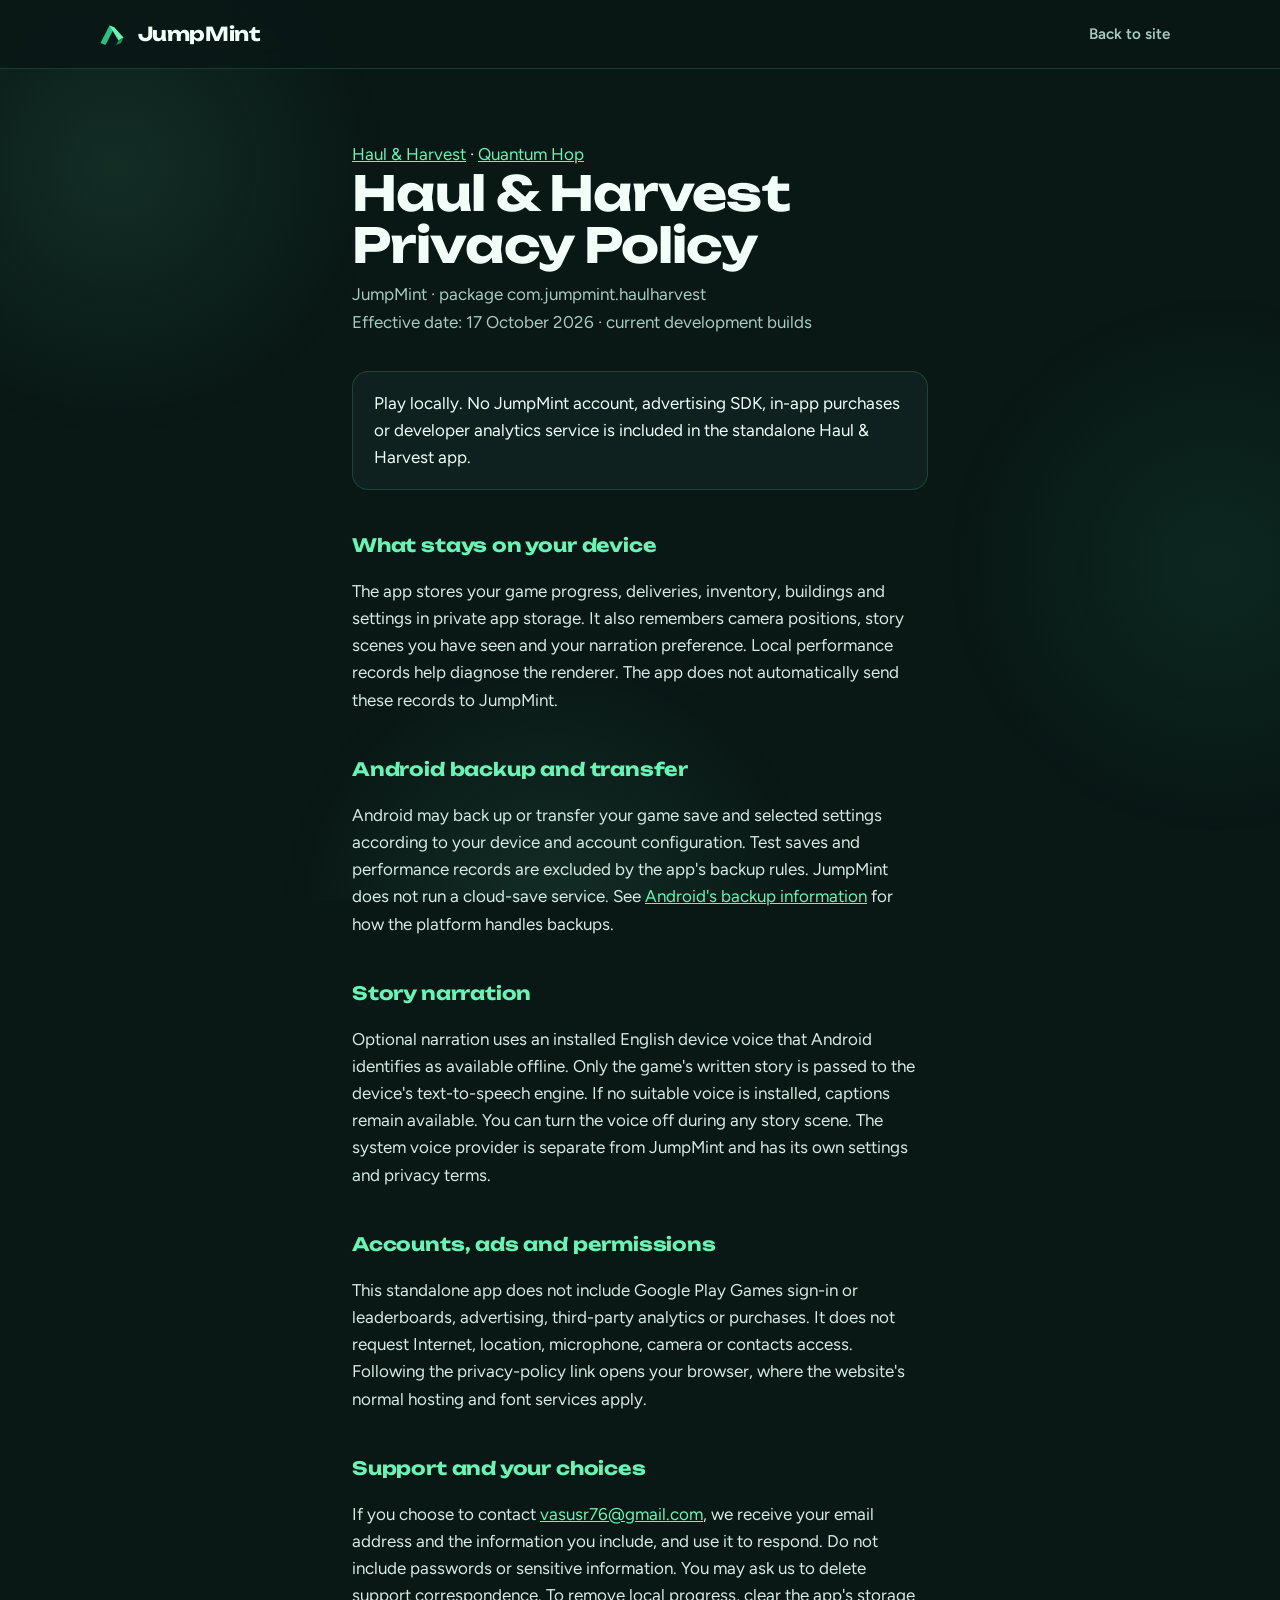
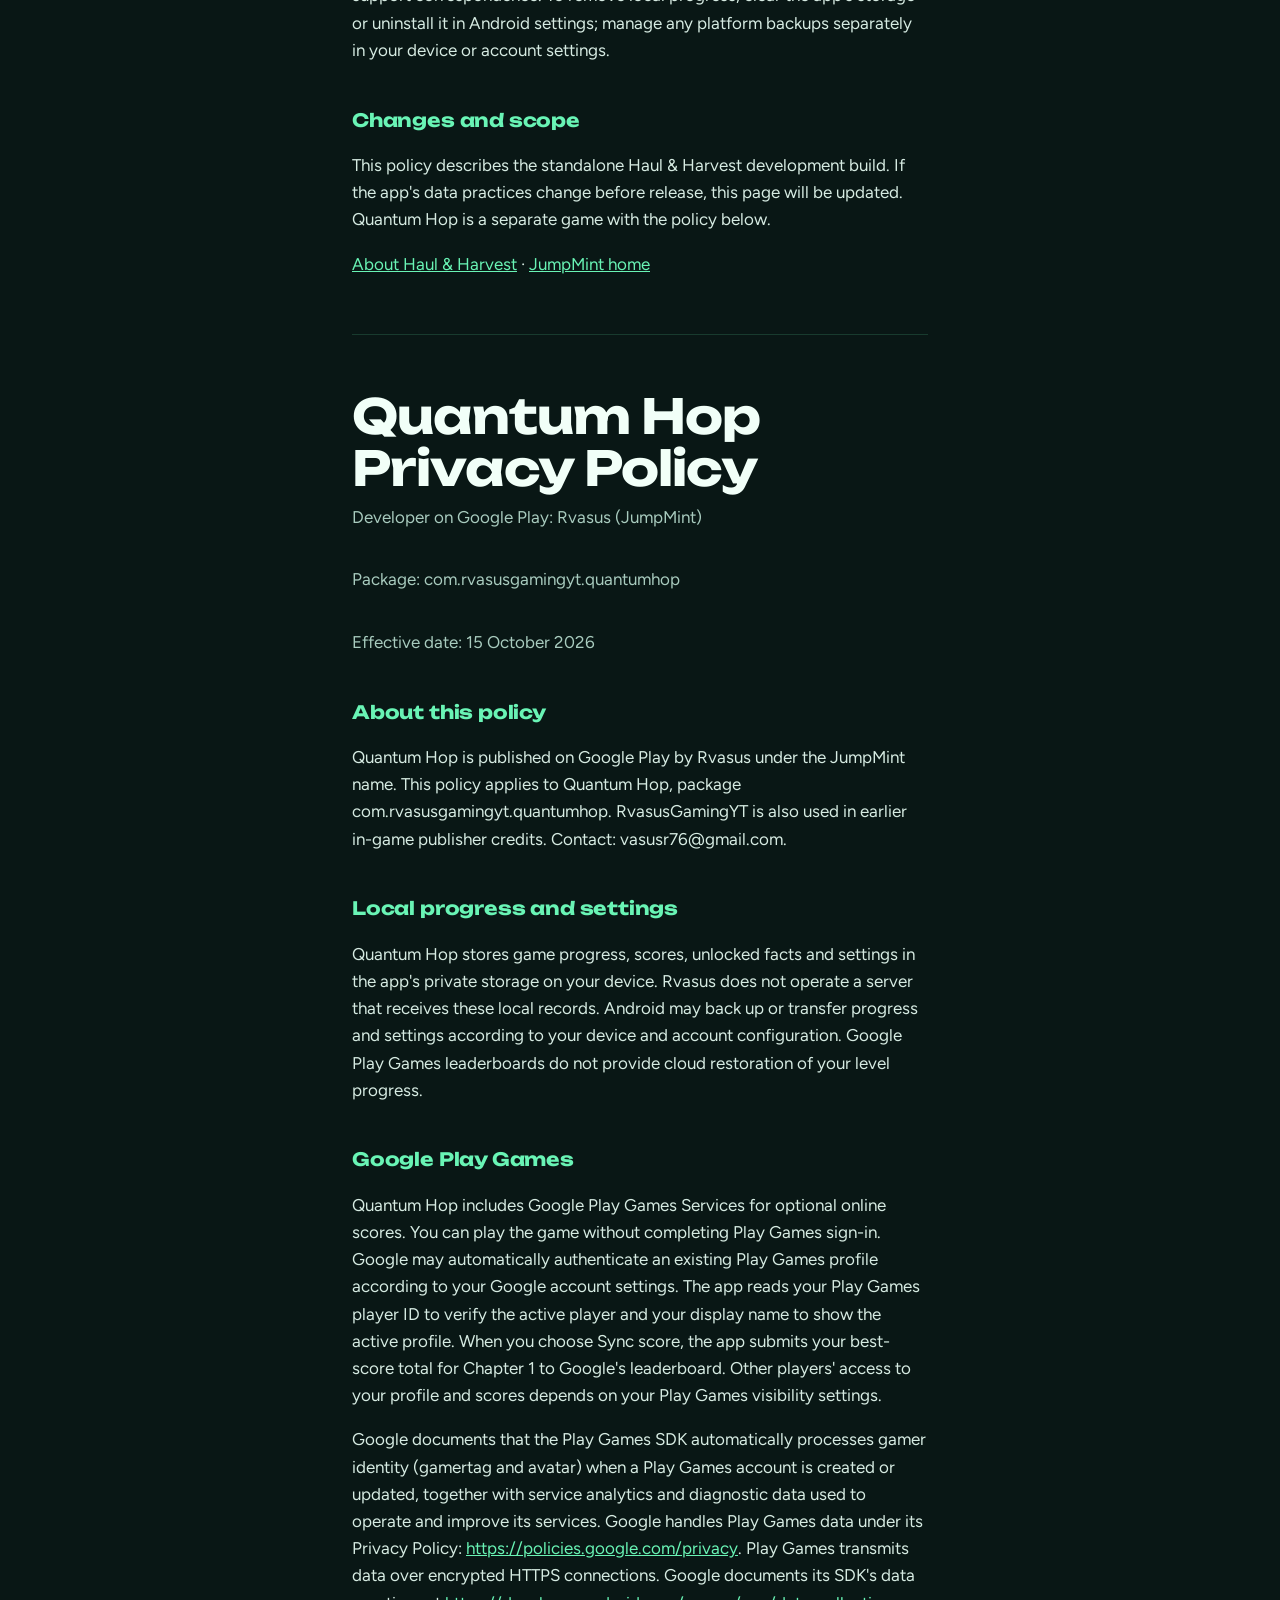
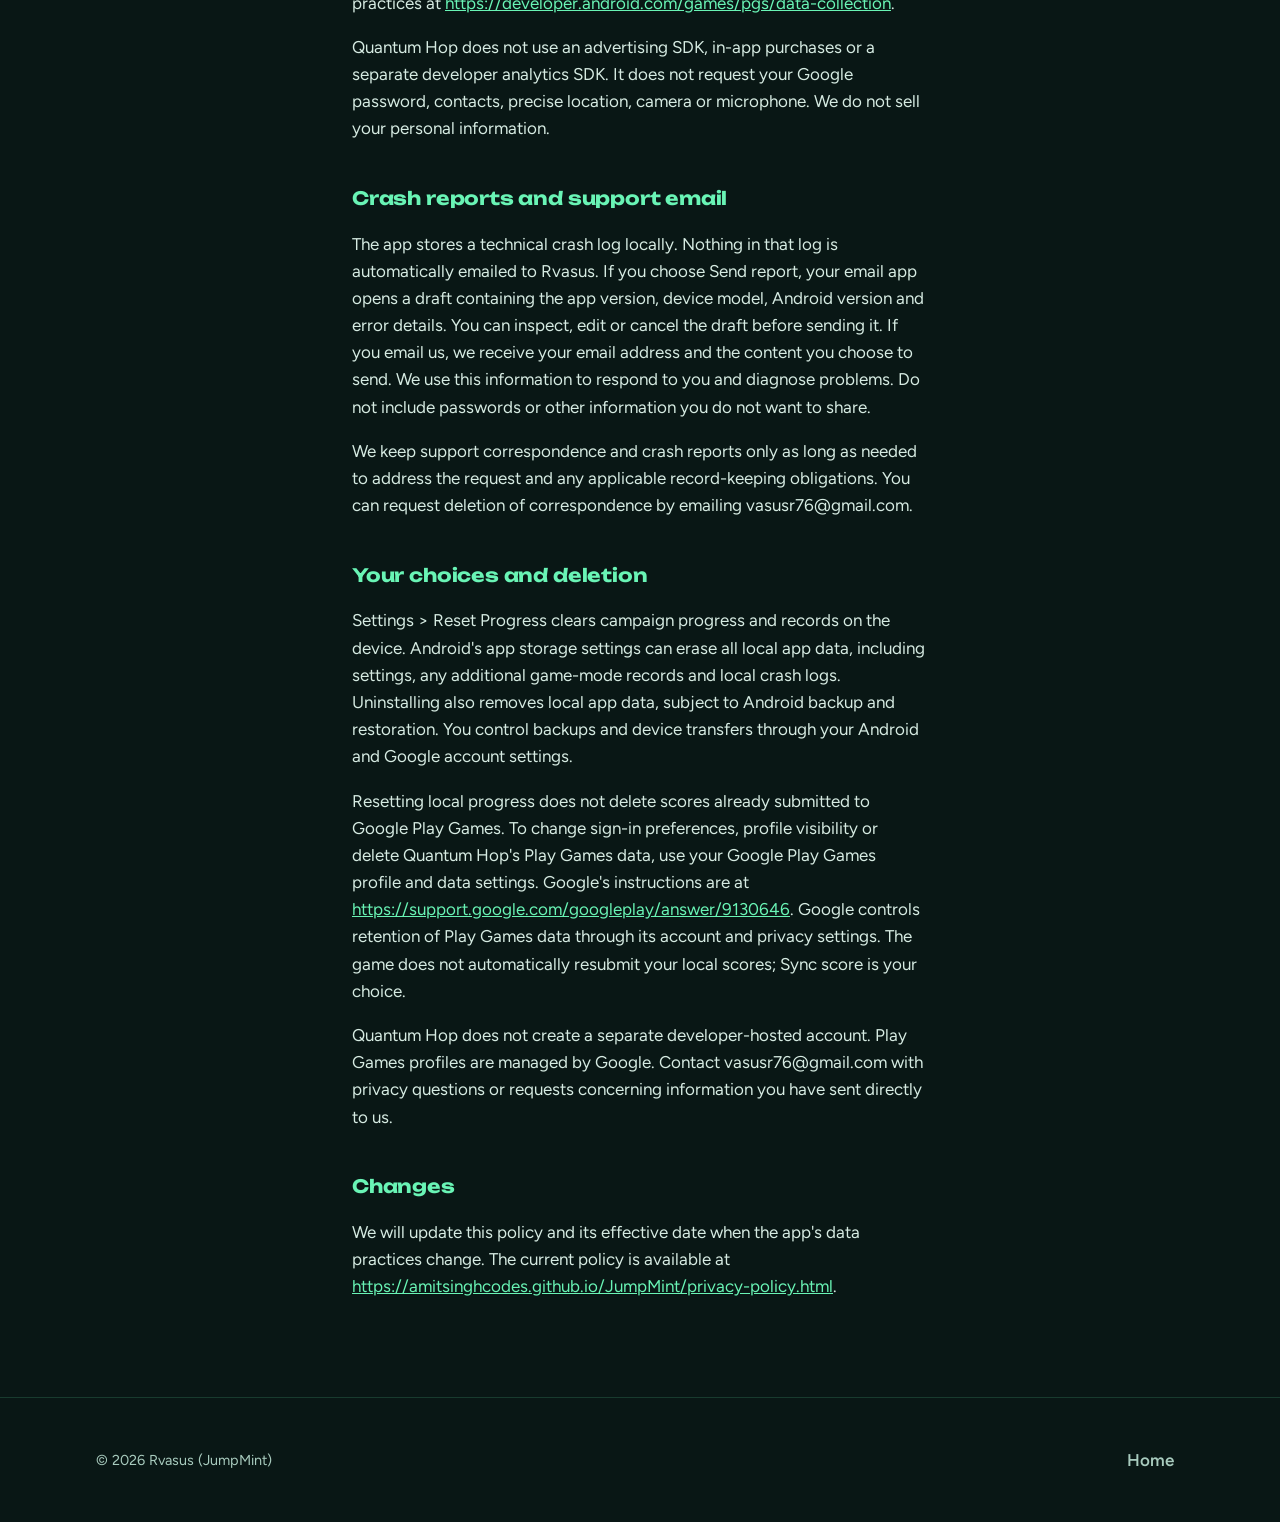
==== commit 16668f6c: "Feature Haul & Harvest and add its privacy disclosures Add a dedicated game page and feature the cur" ====
--- a/privacy-policy.html
+++ b/privacy-policy.html
@@ -3,8 +3,8 @@
 <head>
 <meta charset="utf-8">
 <meta name="viewport" content="width=device-width, initial-scale=1, viewport-fit=cover">
-<title>Privacy Policy — Quantum Hop by Rvasus</title>
-<meta name="description" content="Privacy policy for Quantum Hop (com.rvasusgamingyt.quantumhop), published by Rvasus (JumpMint) on Google Play.">
+<title>Privacy Policies — JumpMint Games</title>
+<meta name="description" content="Privacy policies for Haul & Harvest and Quantum Hop by JumpMint.">
 <meta name="theme-color" content="#091715">
 <link rel="icon" href="brand/mark.svg" type="image/svg+xml">
 <link rel="preconnect" href="https://fonts.googleapis.com">
@@ -38,6 +38,28 @@
 </header>
 
 <main class="policy" id="main">
+  <nav aria-label="Choose a game"><a href="#haul-harvest">Haul &amp; Harvest</a> · <a href="#quantum-hop">Quantum Hop</a></nav>
+  <section id="haul-harvest" aria-labelledby="haul-policy-title">
+  <h1 id="haul-policy-title">Haul &amp; Harvest Privacy Policy</h1>
+  <p class="date">JumpMint · package com.jumpmint.haulharvest<br>Effective date: 17 October 2026 · current development builds</p>
+  <p class="summary">Play locally. No JumpMint account, advertising SDK, in-app purchases or developer analytics service is included in the standalone Haul &amp; Harvest app.</p>
+  <h2>What stays on your device</h2>
+  <p>The app stores your game progress, deliveries, inventory, buildings and settings in private app storage. It also remembers camera positions, story scenes you have seen and your narration preference. Local performance records help diagnose the renderer. The app does not automatically send these records to JumpMint.</p>
+  <h2>Android backup and transfer</h2>
+  <p>Android may back up or transfer your game save and selected settings according to your device and account configuration. Test saves and performance records are excluded by the app's backup rules. JumpMint does not run a cloud-save service. See <a href="https://developer.android.com/identity/data/autobackup">Android's backup information</a> for how the platform handles backups.</p>
+  <h2>Story narration</h2>
+  <p>Optional narration uses an installed English device voice that Android identifies as available offline. Only the game's written story is passed to the device's text-to-speech engine. If no suitable voice is installed, captions remain available. You can turn the voice off during any story scene. The system voice provider is separate from JumpMint and has its own settings and privacy terms.</p>
+  <h2>Accounts, ads and permissions</h2>
+  <p>This standalone app does not include Google Play Games sign-in or leaderboards, advertising, third-party analytics or purchases. It does not request Internet, location, microphone, camera or contacts access. Following the privacy-policy link opens your browser, where the website's normal hosting and font services apply.</p>
+  <h2>Support and your choices</h2>
+  <p>If you choose to contact <a href="mailto:vasusr76@gmail.com">vasusr76@gmail.com</a>, we receive your email address and the information you include, and use it to respond. Do not include passwords or sensitive information. You may ask us to delete support correspondence. To remove local progress, clear the app's storage or uninstall it in Android settings; manage any platform backups separately in your device or account settings.</p>
+  <h2>Changes and scope</h2>
+  <p>This policy describes the standalone Haul &amp; Harvest development build. If the app's data practices change before release, this page will be updated. Quantum Hop is a separate game with the policy below.</p>
+  <p><a href="haul-harvest.html">About Haul &amp; Harvest</a> · <a href="index.html">JumpMint home</a></p>
+  </section>
+  <hr style="border:0;border-top:1px solid var(--line);margin:3.5rem 0">
+  <section id="quantum-hop" aria-label="Quantum Hop privacy policy">
+
   <h1>Quantum Hop Privacy Policy</h1>
   <p class="date">Developer on Google Play: Rvasus (JumpMint)</p>
   <p class="date">Package: com.rvasusgamingyt.quantumhop</p>
@@ -64,6 +86,7 @@
 
   <h2>Changes</h2>
   <p>We will update this policy and its effective date when the app's data practices change. The current policy is available at <a href="https://amitsinghcodes.github.io/JumpMint/privacy-policy.html">https://amitsinghcodes.github.io/JumpMint/privacy-policy.html</a>.</p>
+  </section>
 </main>
 
 <footer class="footer">
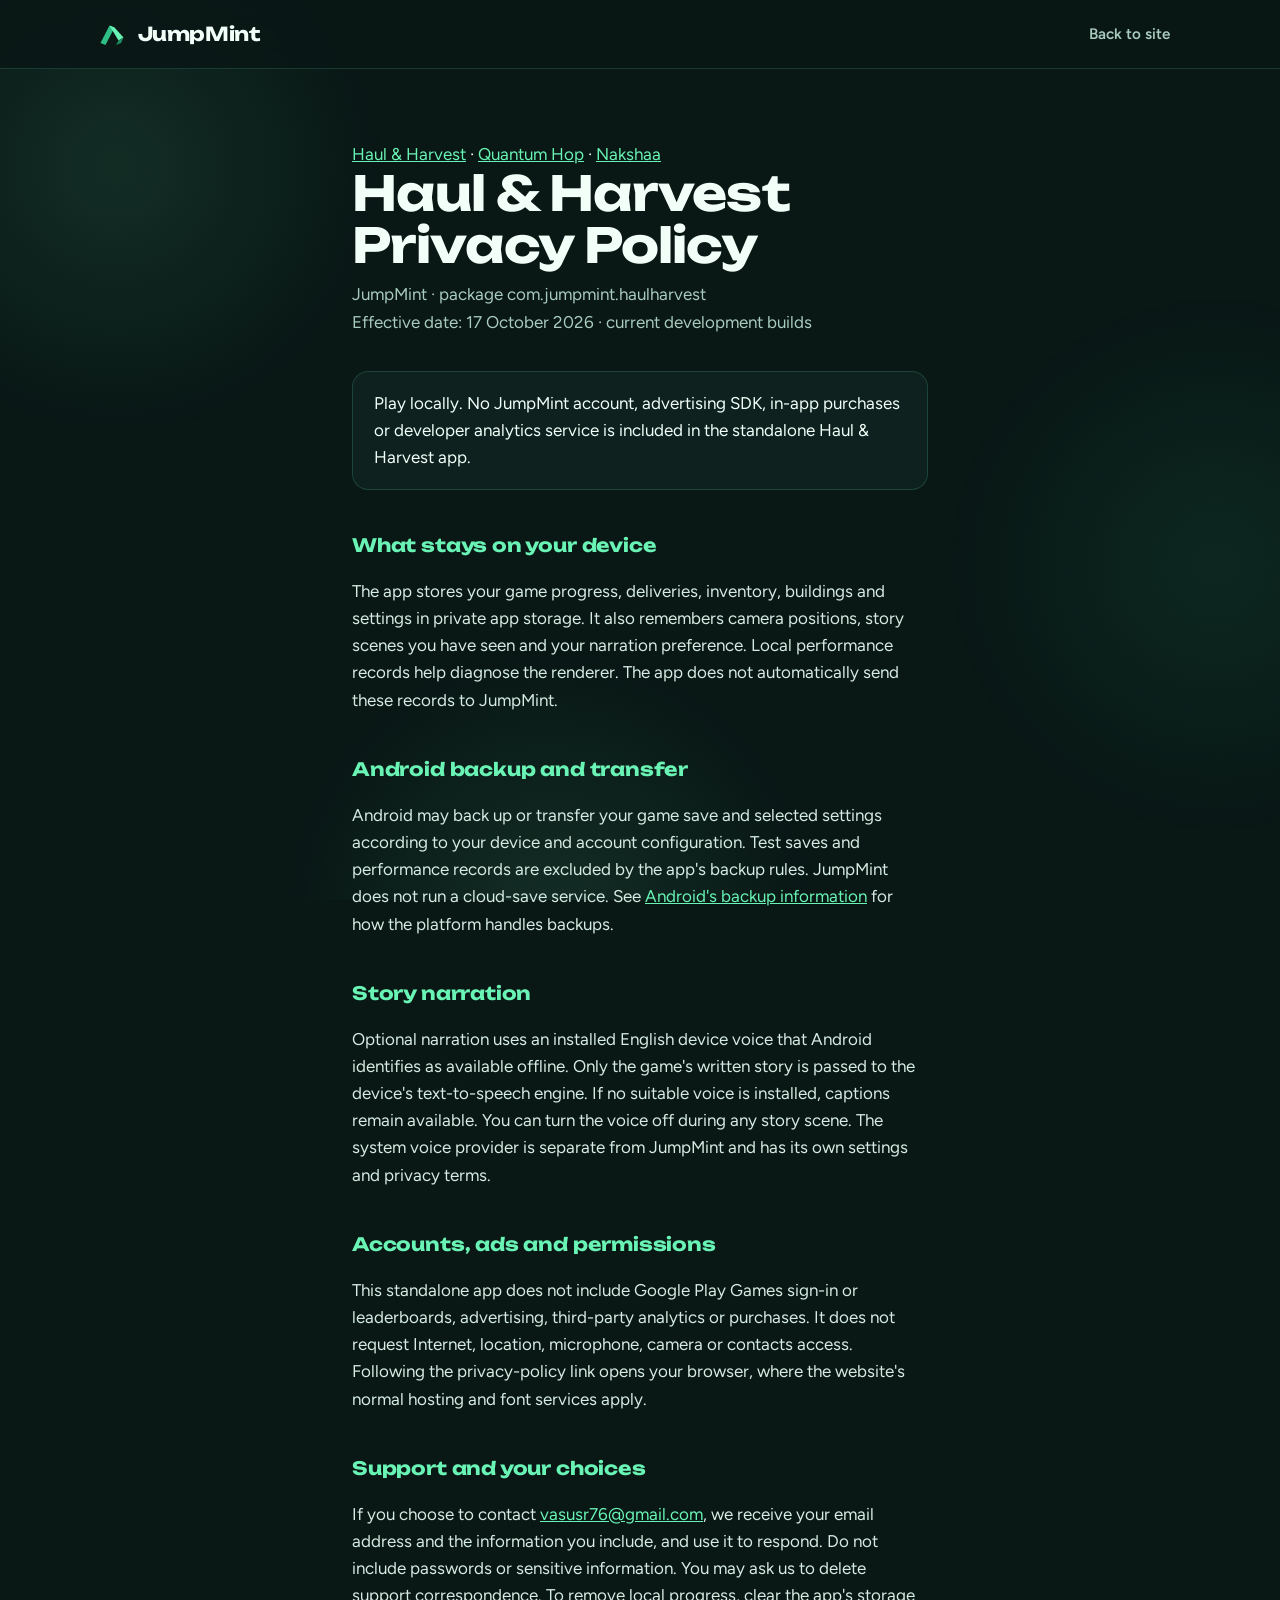
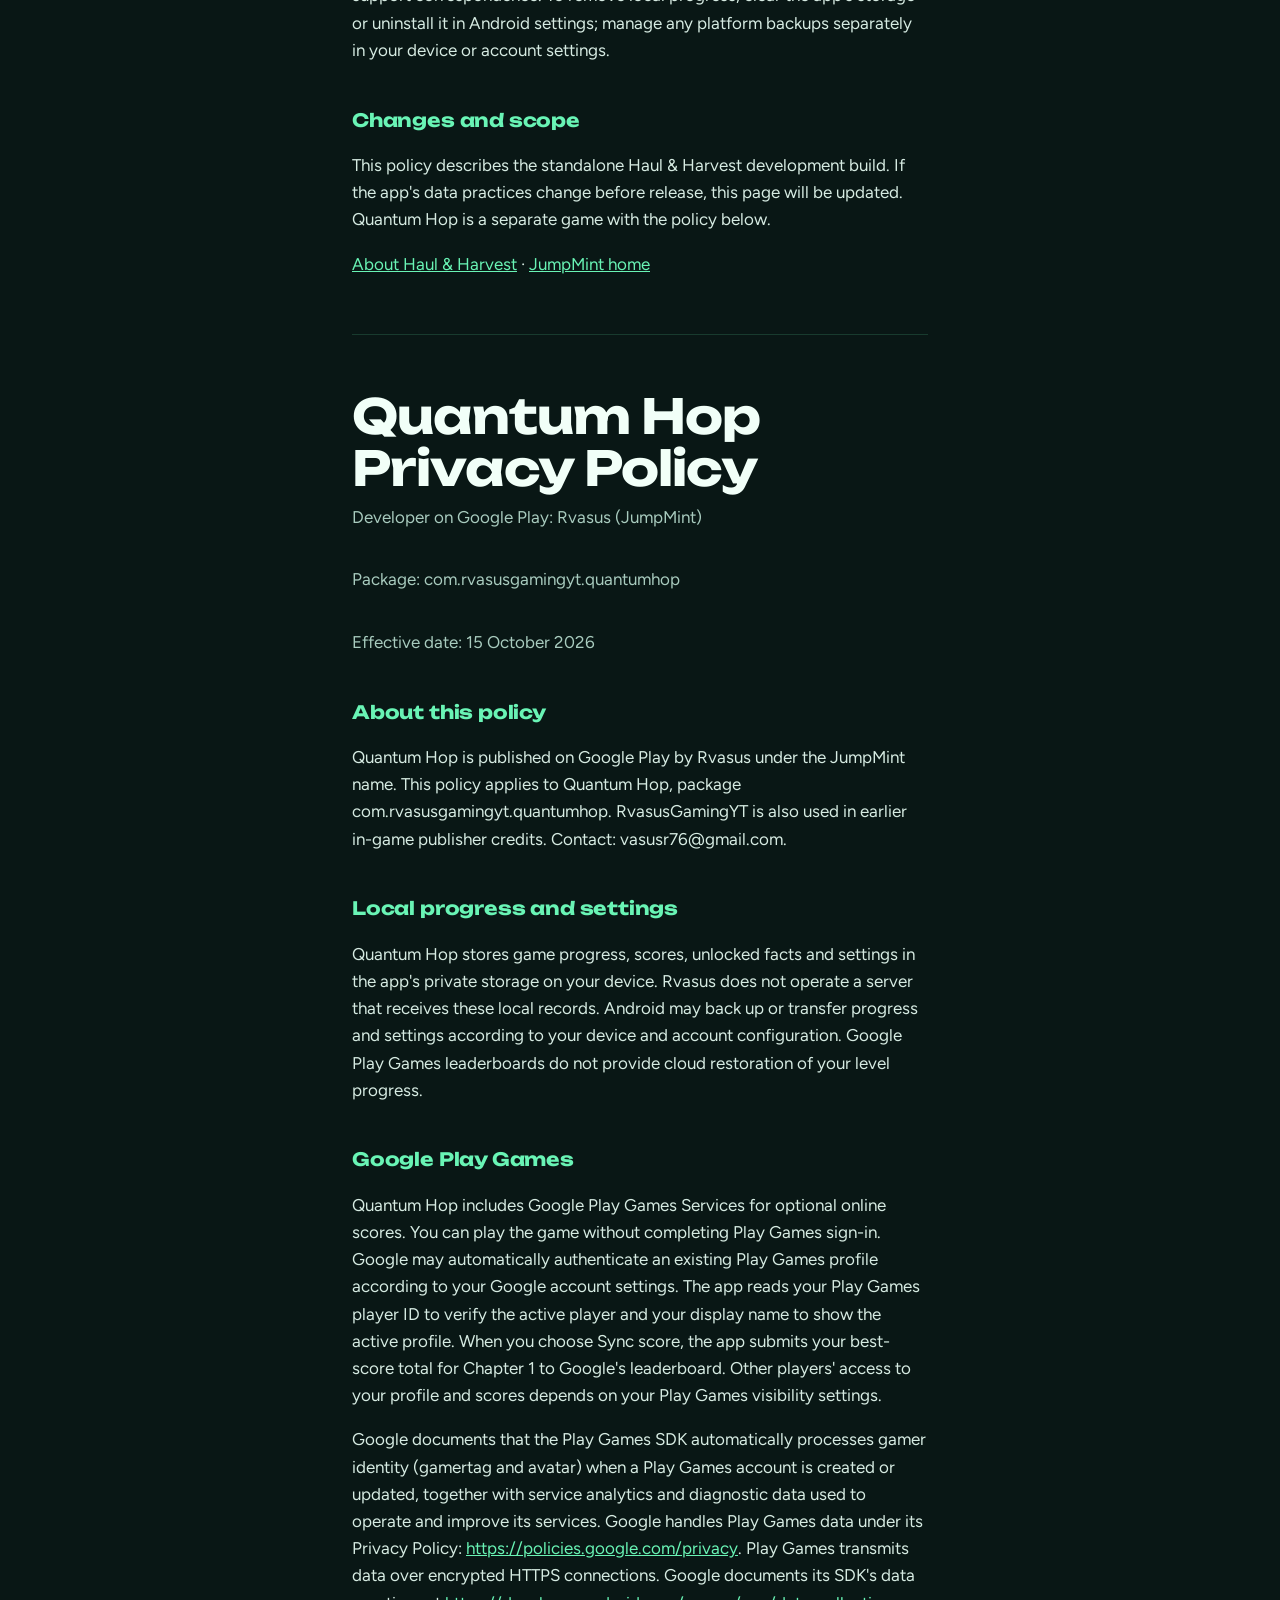
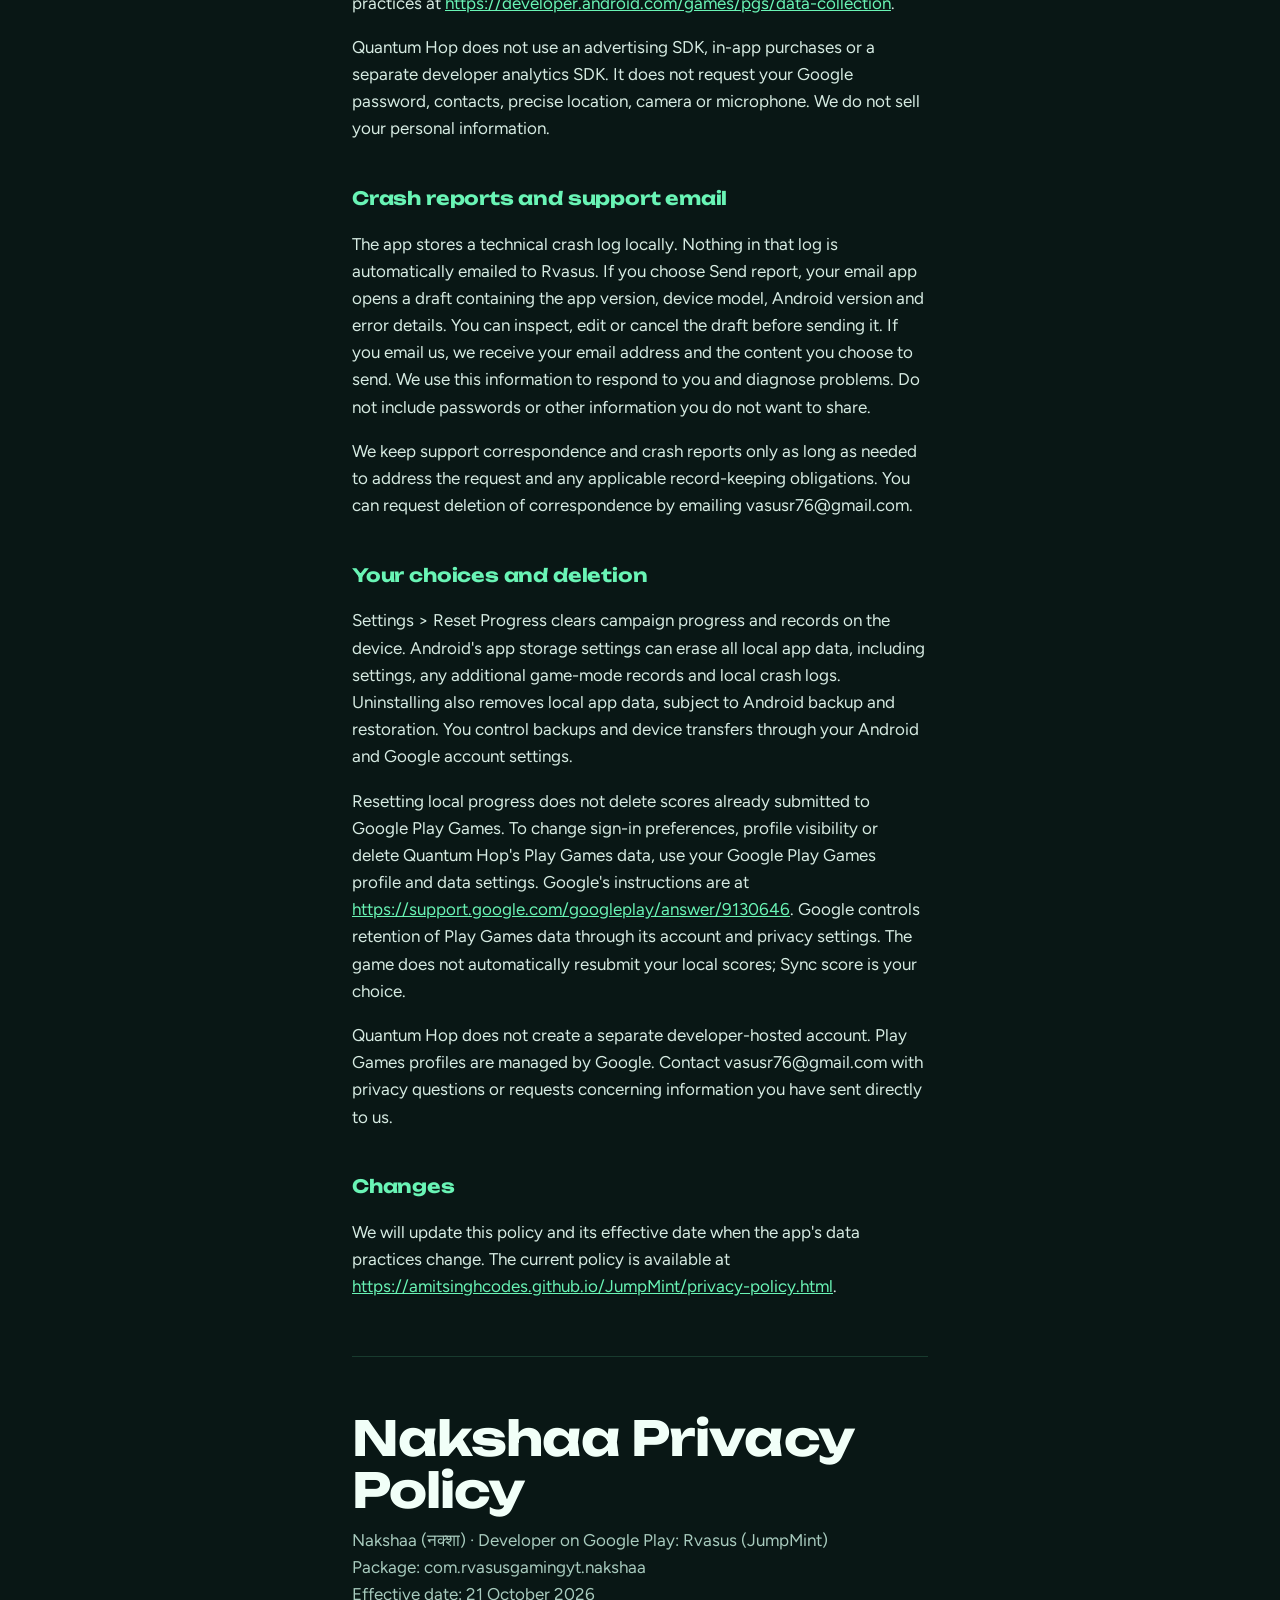
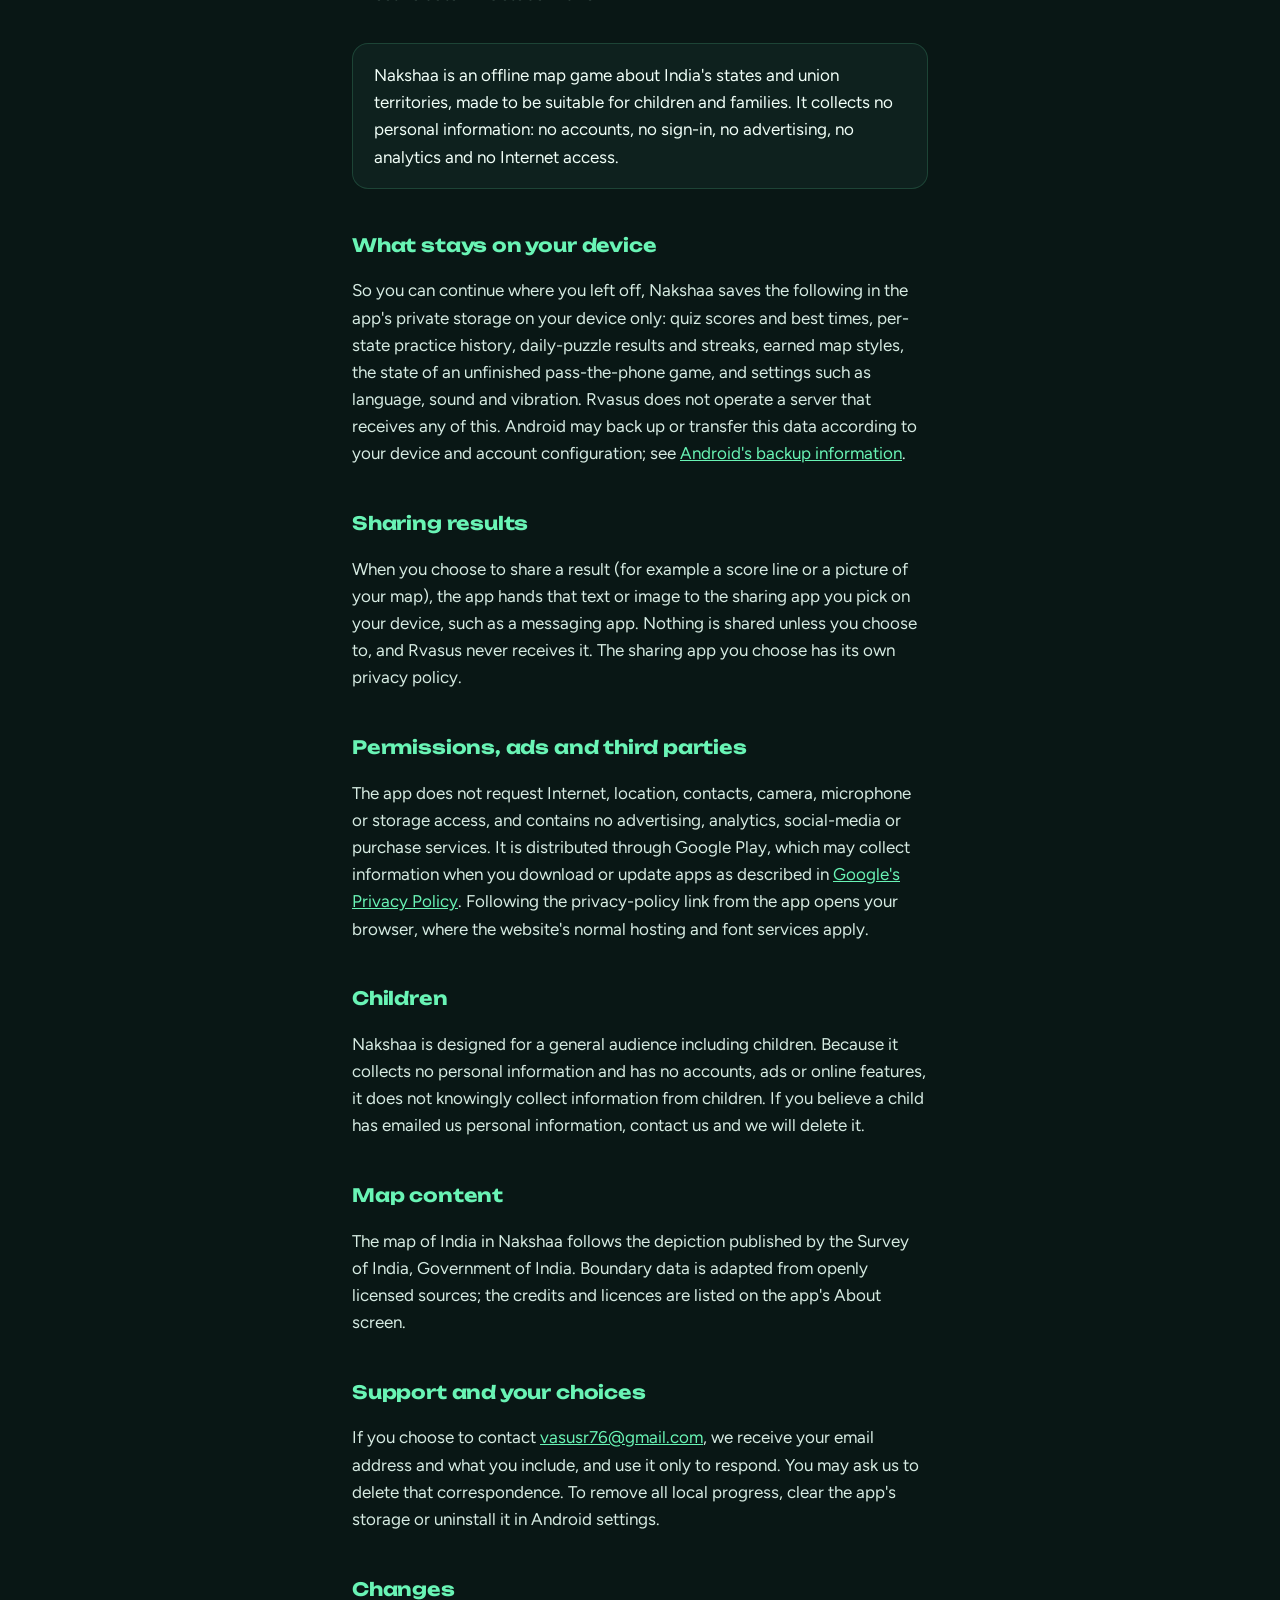
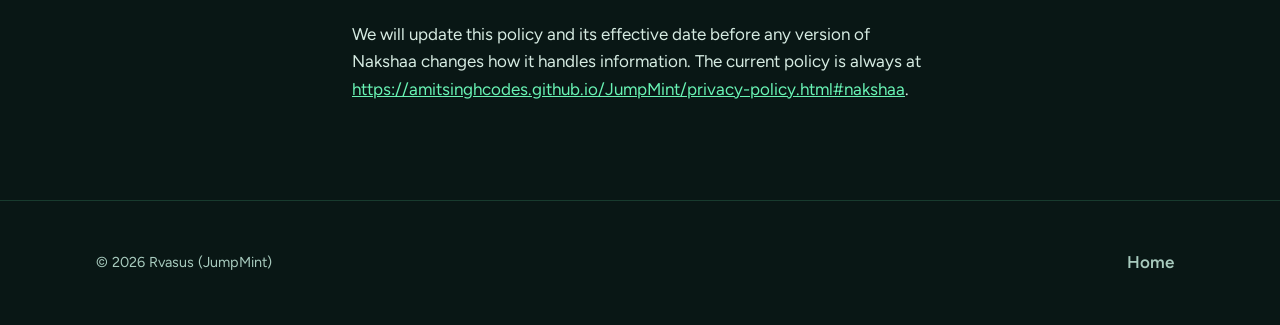
==== commit 2323ee73: "Declare Nakshaa: privacy policy section and Games & Apps entry Adds the Nakshaa (com.rvasusgamingyt." ====
--- a/privacy-policy.html
+++ b/privacy-policy.html
@@ -4,7 +4,7 @@
 <meta charset="utf-8">
 <meta name="viewport" content="width=device-width, initial-scale=1, viewport-fit=cover">
 <title>Privacy Policies — JumpMint Games</title>
-<meta name="description" content="Privacy policies for Haul & Harvest and Quantum Hop by JumpMint.">
+<meta name="description" content="Privacy policies for Haul & Harvest, Quantum Hop and Nakshaa by JumpMint.">
 <meta name="theme-color" content="#091715">
 <link rel="icon" href="brand/mark.svg" type="image/svg+xml">
 <link rel="preconnect" href="https://fonts.googleapis.com">
@@ -38,7 +38,7 @@
 </header>
 
 <main class="policy" id="main">
-  <nav aria-label="Choose a game"><a href="#haul-harvest">Haul &amp; Harvest</a> · <a href="#quantum-hop">Quantum Hop</a></nav>
+  <nav aria-label="Choose a game"><a href="#haul-harvest">Haul &amp; Harvest</a> · <a href="#quantum-hop">Quantum Hop</a> · <a href="#nakshaa">Nakshaa</a></nav>
   <section id="haul-harvest" aria-labelledby="haul-policy-title">
   <h1 id="haul-policy-title">Haul &amp; Harvest Privacy Policy</h1>
   <p class="date">JumpMint · package com.jumpmint.haulharvest<br>Effective date: 17 October 2026 · current development builds</p>
@@ -87,6 +87,33 @@
   <h2>Changes</h2>
   <p>We will update this policy and its effective date when the app's data practices change. The current policy is available at <a href="https://amitsinghcodes.github.io/JumpMint/privacy-policy.html">https://amitsinghcodes.github.io/JumpMint/privacy-policy.html</a>.</p>
   </section>
+  <hr style="border:0;border-top:1px solid var(--line);margin:3.5rem 0">
+  <section id="nakshaa" aria-labelledby="nakshaa-policy-title">
+  <h1 id="nakshaa-policy-title">Nakshaa Privacy Policy</h1>
+  <p class="date">Nakshaa (नक्शा) · Developer on Google Play: Rvasus (JumpMint)<br>Package: com.rvasusgamingyt.nakshaa<br>Effective date: 21 October 2026</p>
+  <p class="summary">Nakshaa is an offline map game about India's states and union territories, made to be suitable for children and families. It collects no personal information: no accounts, no sign-in, no advertising, no analytics and no Internet access.</p>
+
+  <h2>What stays on your device</h2>
+  <p>So you can continue where you left off, Nakshaa saves the following in the app's private storage on your device only: quiz scores and best times, per-state practice history, daily-puzzle results and streaks, earned map styles, the state of an unfinished pass-the-phone game, and settings such as language, sound and vibration. Rvasus does not operate a server that receives any of this. Android may back up or transfer this data according to your device and account configuration; see <a href="https://developer.android.com/identity/data/autobackup">Android's backup information</a>.</p>
+
+  <h2>Sharing results</h2>
+  <p>When you choose to share a result (for example a score line or a picture of your map), the app hands that text or image to the sharing app you pick on your device, such as a messaging app. Nothing is shared unless you choose to, and Rvasus never receives it. The sharing app you choose has its own privacy policy.</p>
+
+  <h2>Permissions, ads and third parties</h2>
+  <p>The app does not request Internet, location, contacts, camera, microphone or storage access, and contains no advertising, analytics, social-media or purchase services. It is distributed through Google Play, which may collect information when you download or update apps as described in <a href="https://policies.google.com/privacy">Google's Privacy Policy</a>. Following the privacy-policy link from the app opens your browser, where the website's normal hosting and font services apply.</p>
+
+  <h2>Children</h2>
+  <p>Nakshaa is designed for a general audience including children. Because it collects no personal information and has no accounts, ads or online features, it does not knowingly collect information from children. If you believe a child has emailed us personal information, contact us and we will delete it.</p>
+
+  <h2>Map content</h2>
+  <p>The map of India in Nakshaa follows the depiction published by the Survey of India, Government of India. Boundary data is adapted from openly licensed sources; the credits and licences are listed on the app's About screen.</p>
+
+  <h2>Support and your choices</h2>
+  <p>If you choose to contact <a href="mailto:vasusr76@gmail.com">vasusr76@gmail.com</a>, we receive your email address and what you include, and use it only to respond. You may ask us to delete that correspondence. To remove all local progress, clear the app's storage or uninstall it in Android settings.</p>
+
+  <h2>Changes</h2>
+  <p>We will update this policy and its effective date before any version of Nakshaa changes how it handles information. The current policy is always at <a href="https://amitsinghcodes.github.io/JumpMint/privacy-policy.html#nakshaa">https://amitsinghcodes.github.io/JumpMint/privacy-policy.html#nakshaa</a>.</p>
+  </section>
 </main>
 
 <footer class="footer">
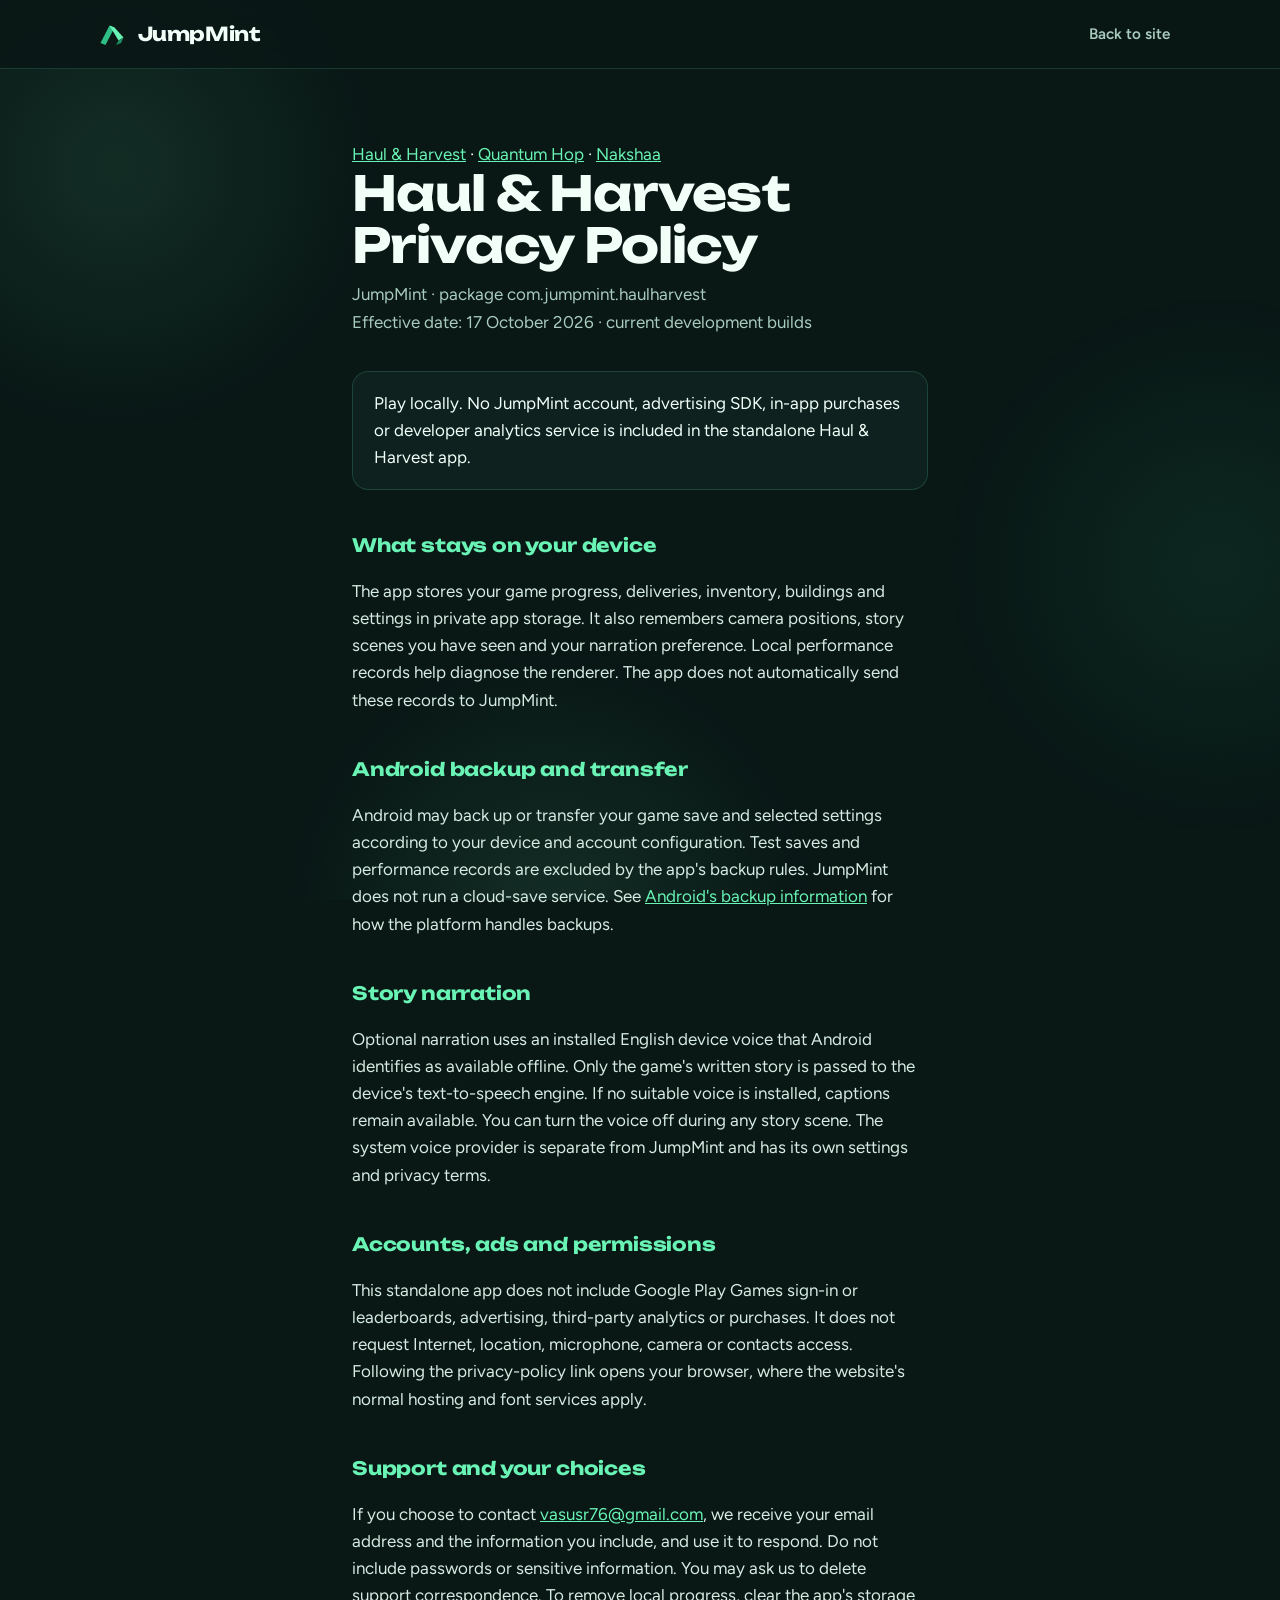
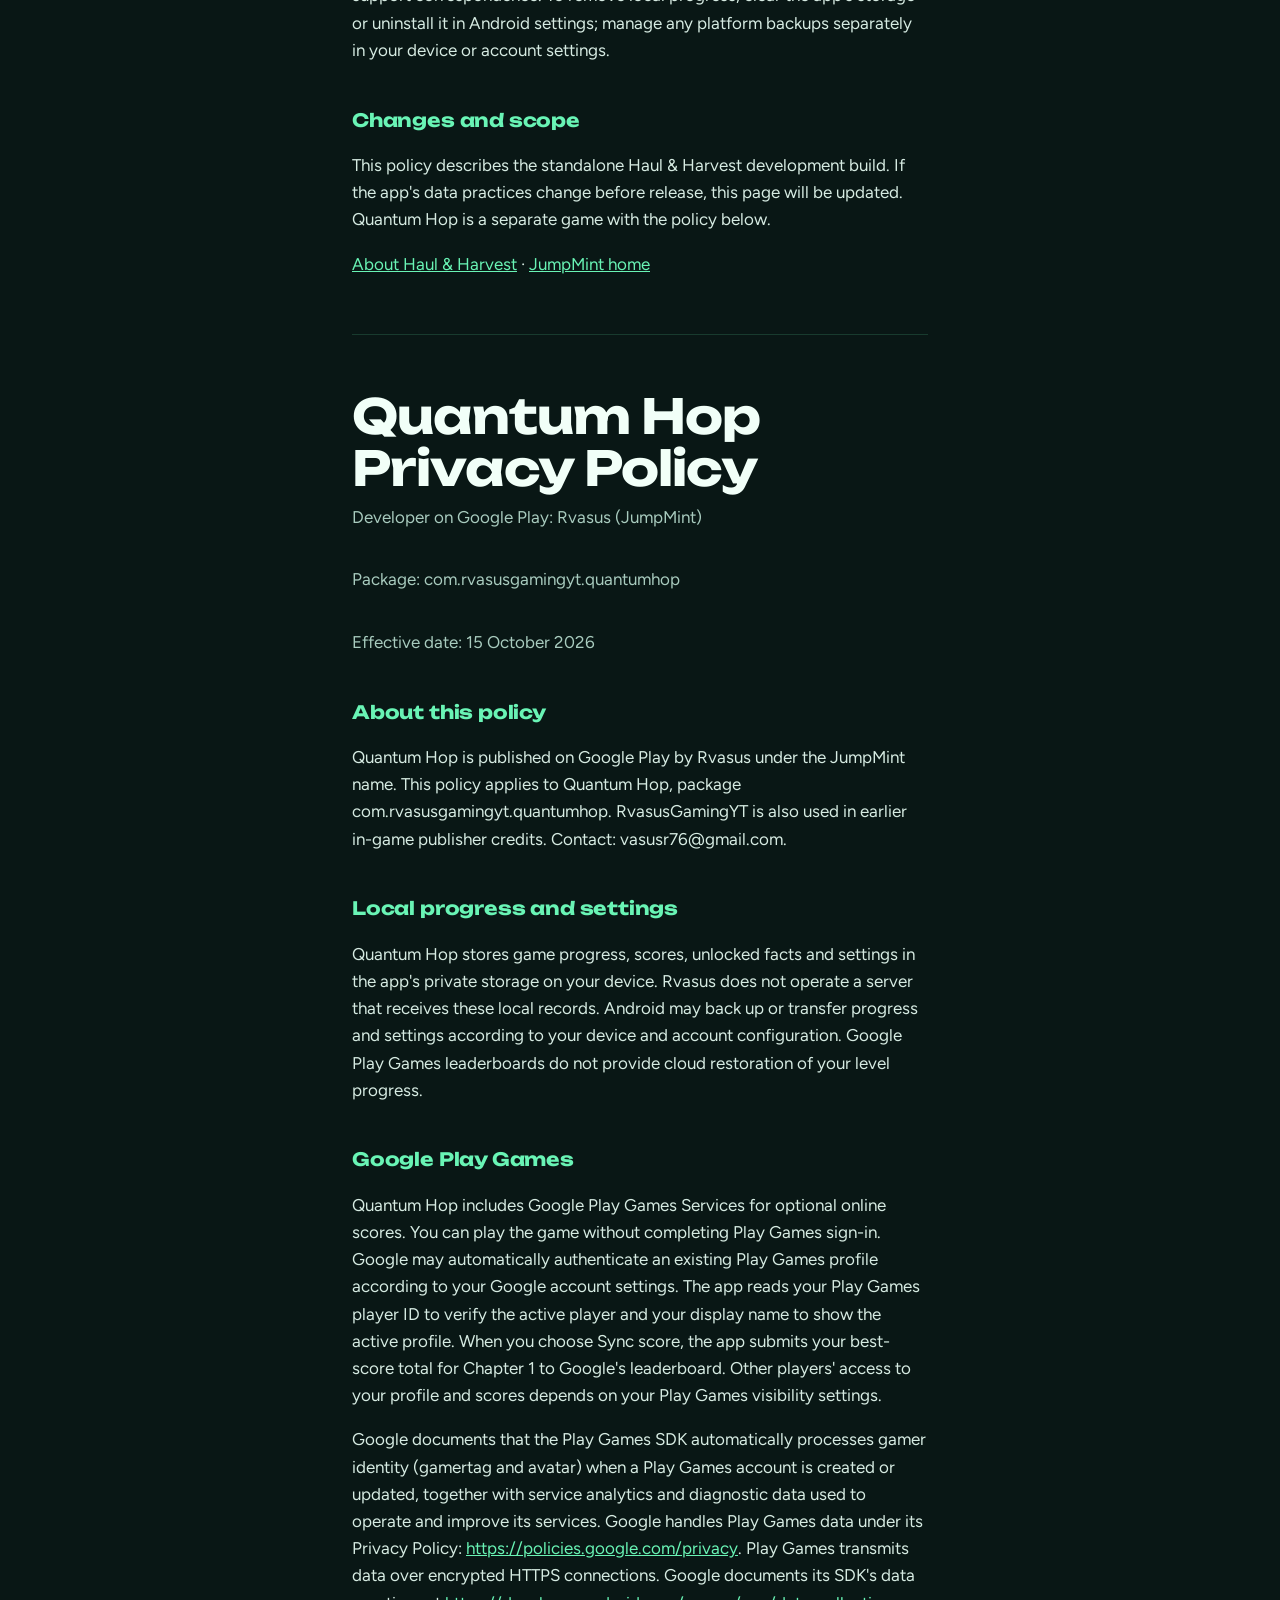
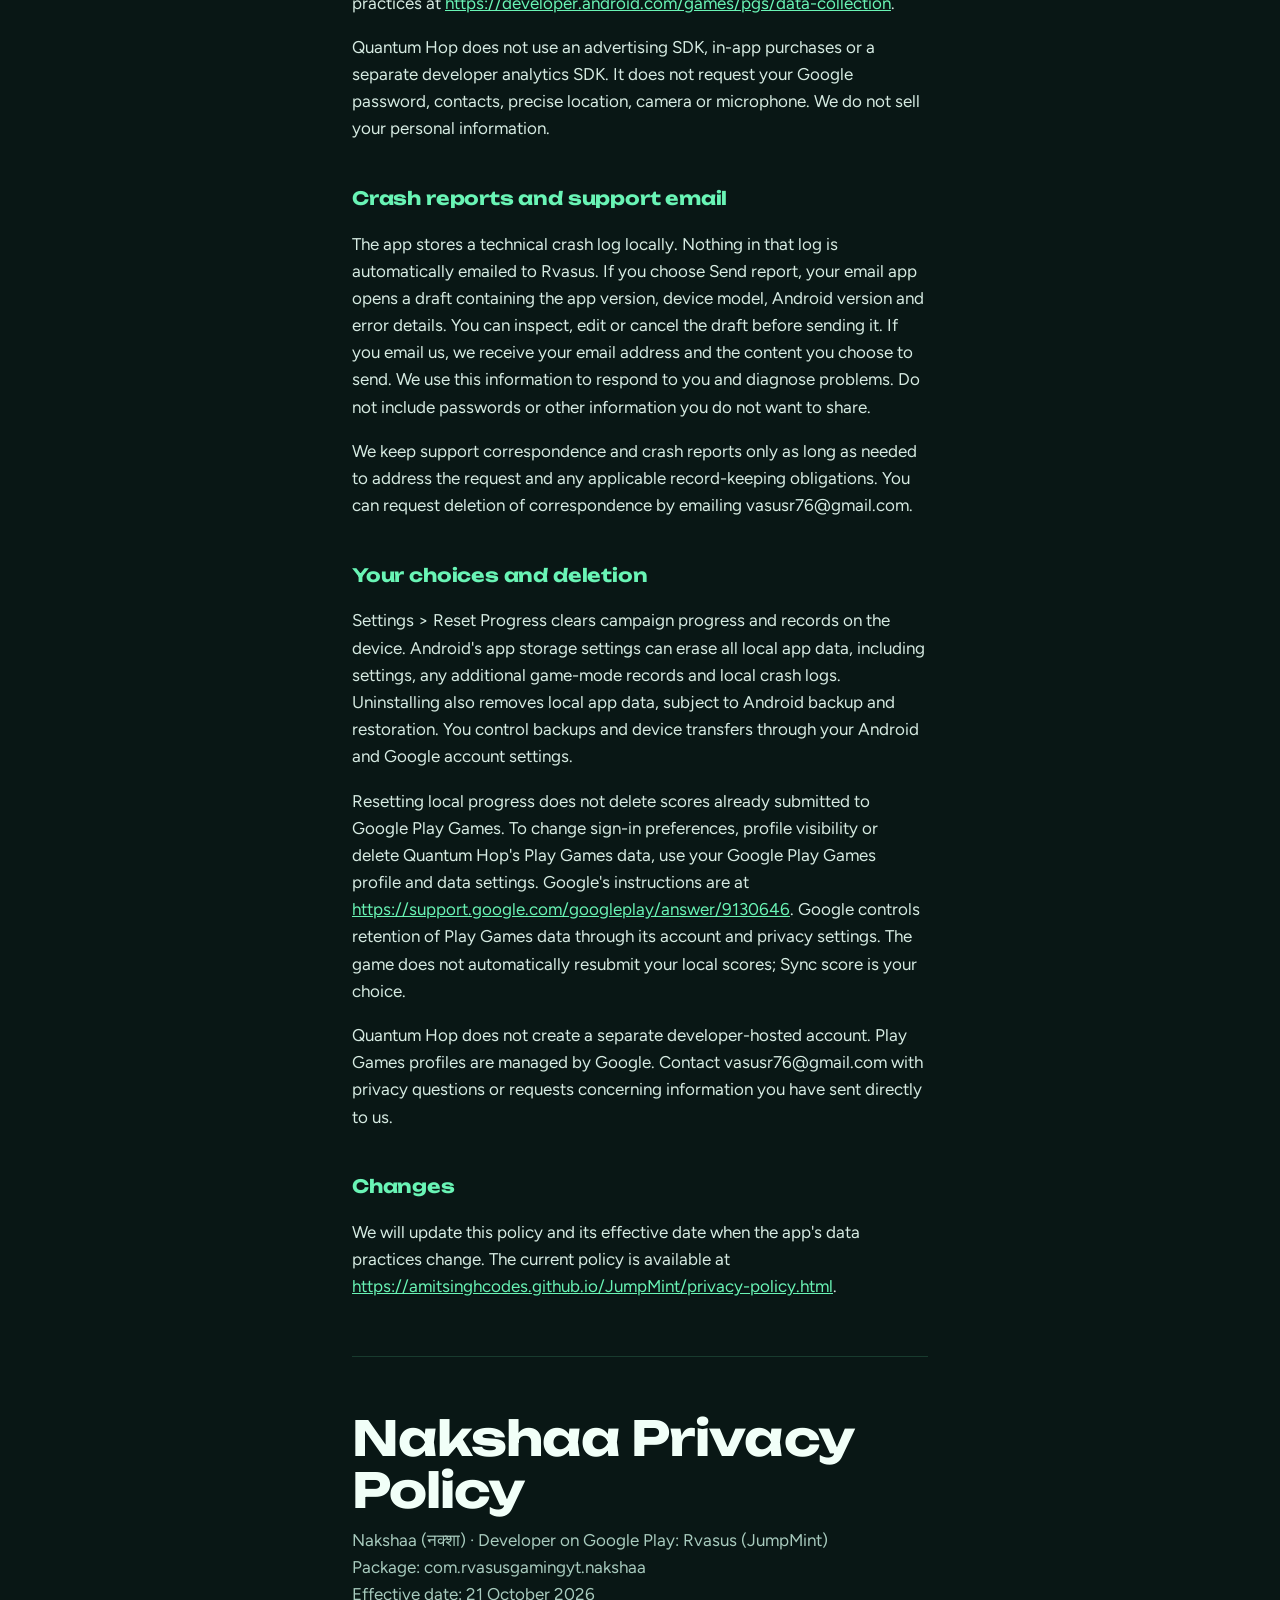
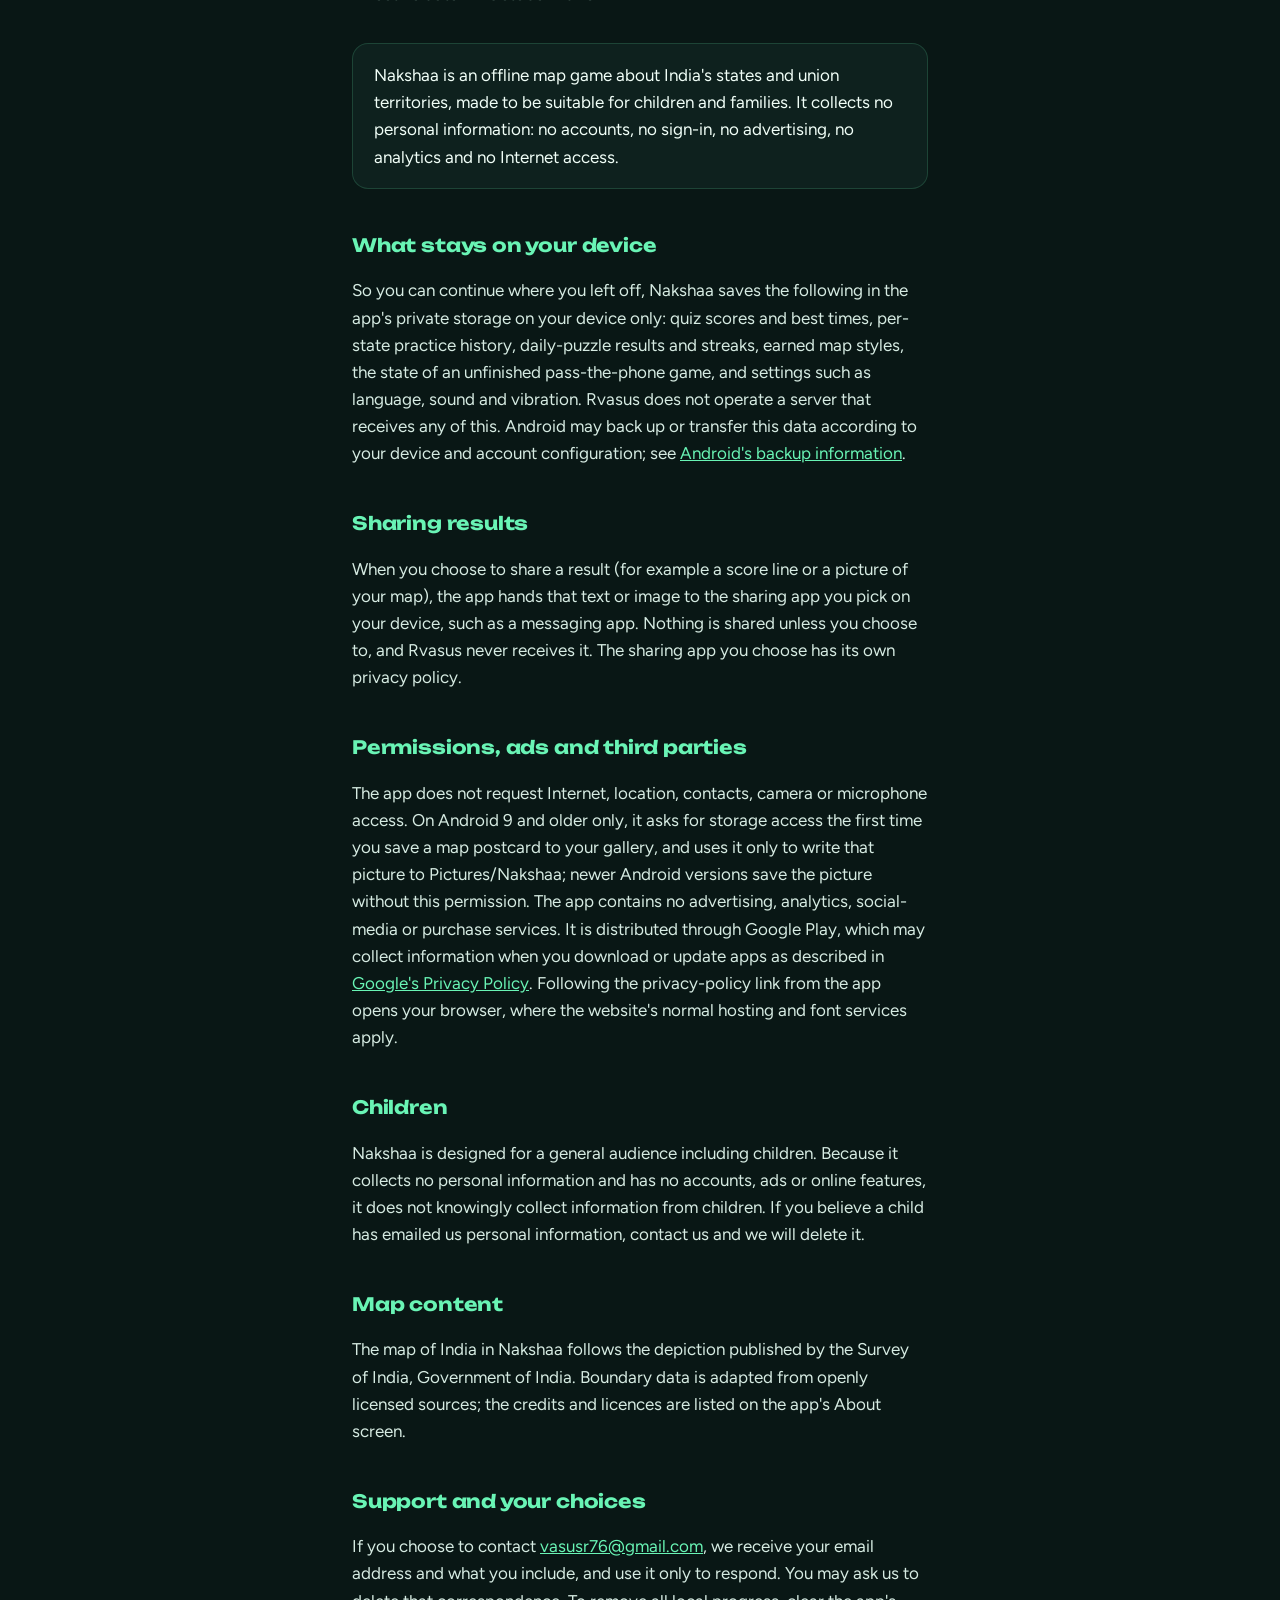
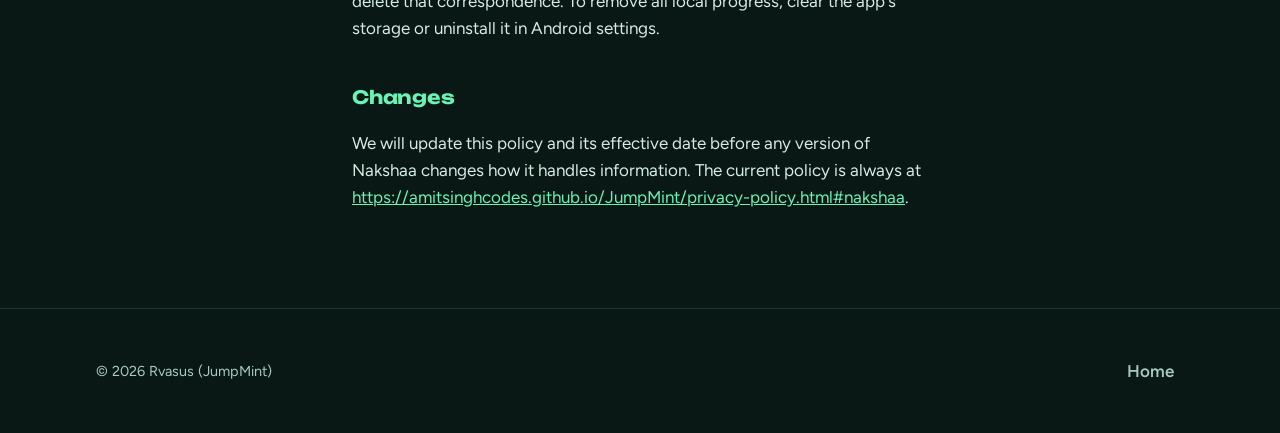
==== commit 5d2d3c11: "Nakshaa policy: note the Android 9-and-older storage permission for saving postcards Co-Authored-By:" ====
--- a/privacy-policy.html
+++ b/privacy-policy.html
@@ -100,7 +100,7 @@
   <p>When you choose to share a result (for example a score line or a picture of your map), the app hands that text or image to the sharing app you pick on your device, such as a messaging app. Nothing is shared unless you choose to, and Rvasus never receives it. The sharing app you choose has its own privacy policy.</p>
 
   <h2>Permissions, ads and third parties</h2>
-  <p>The app does not request Internet, location, contacts, camera, microphone or storage access, and contains no advertising, analytics, social-media or purchase services. It is distributed through Google Play, which may collect information when you download or update apps as described in <a href="https://policies.google.com/privacy">Google's Privacy Policy</a>. Following the privacy-policy link from the app opens your browser, where the website's normal hosting and font services apply.</p>
+  <p>The app does not request Internet, location, contacts, camera or microphone access. On Android 9 and older only, it asks for storage access the first time you save a map postcard to your gallery, and uses it only to write that picture to Pictures/Nakshaa; newer Android versions save the picture without this permission. The app contains no advertising, analytics, social-media or purchase services. It is distributed through Google Play, which may collect information when you download or update apps as described in <a href="https://policies.google.com/privacy">Google's Privacy Policy</a>. Following the privacy-policy link from the app opens your browser, where the website's normal hosting and font services apply.</p>
 
   <h2>Children</h2>
   <p>Nakshaa is designed for a general audience including children. Because it collects no personal information and has no accounts, ads or online features, it does not knowingly collect information from children. If you believe a child has emailed us personal information, contact us and we will delete it.</p>
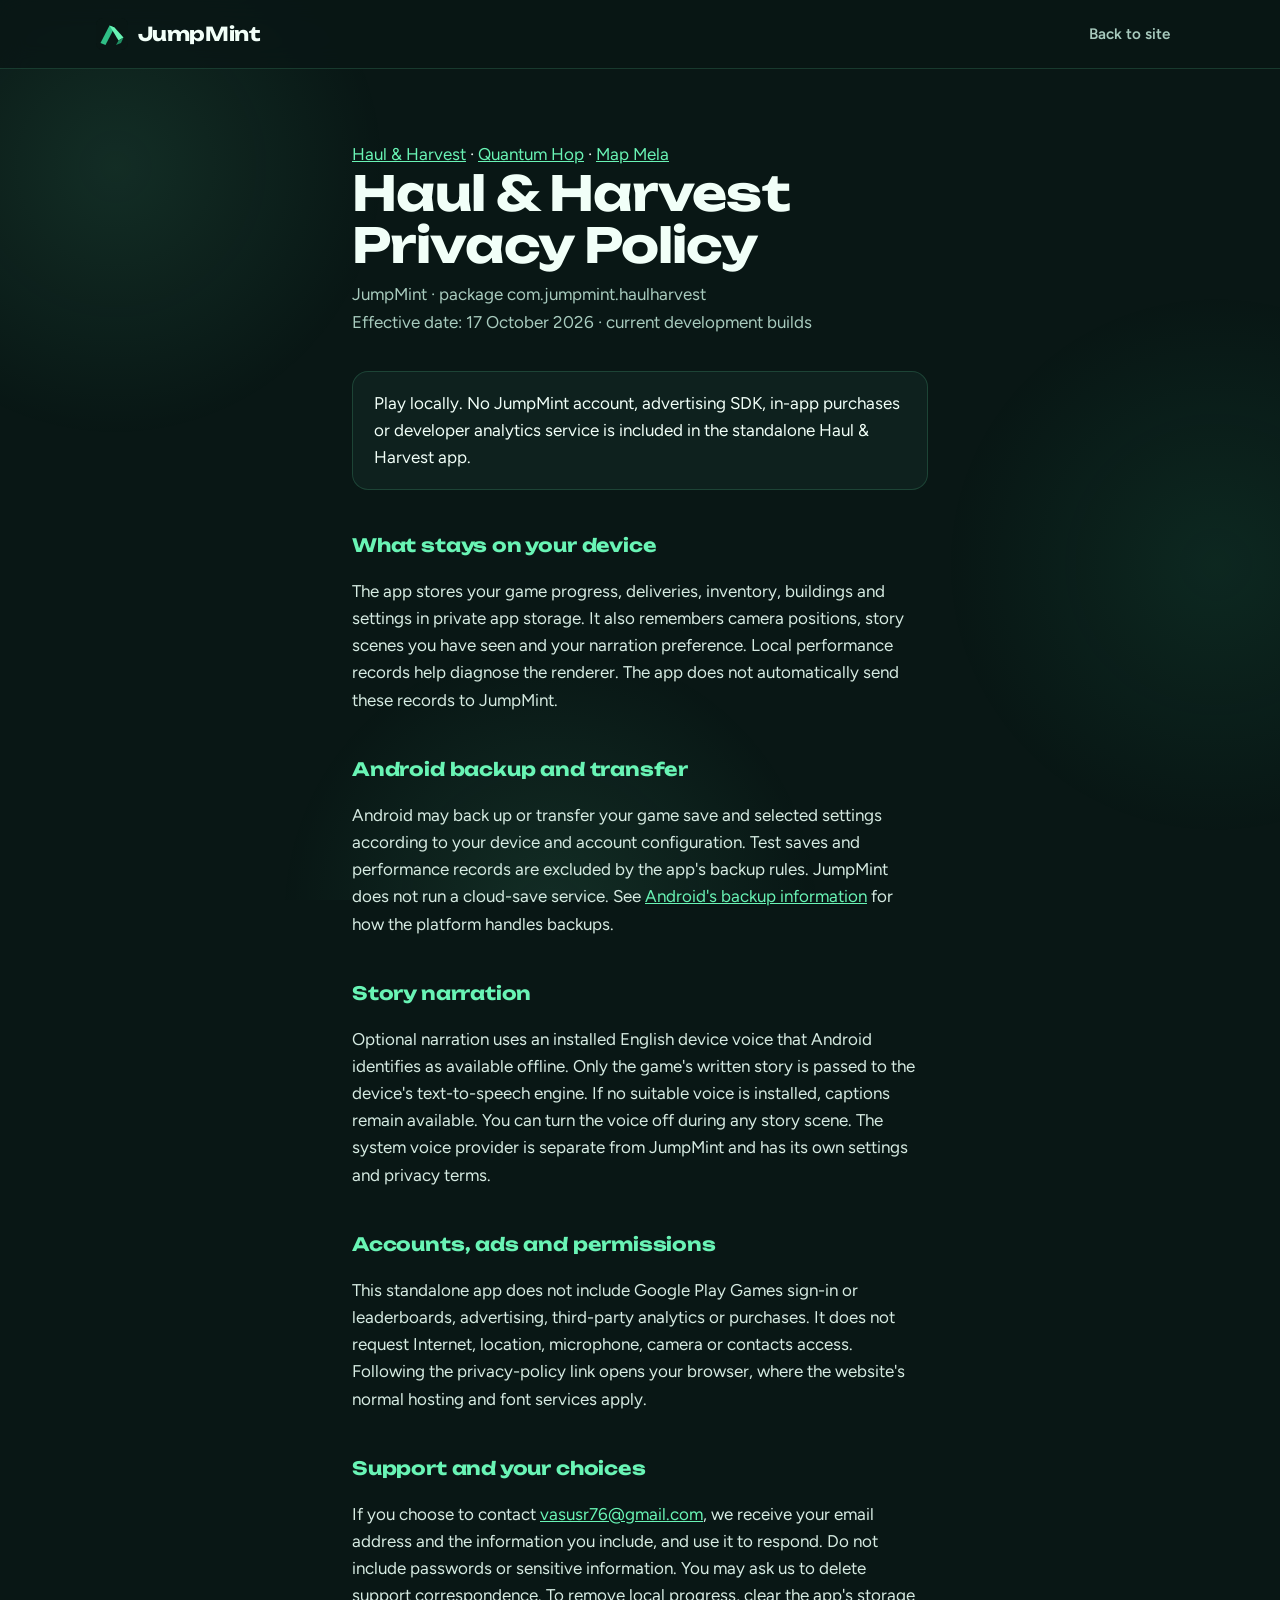
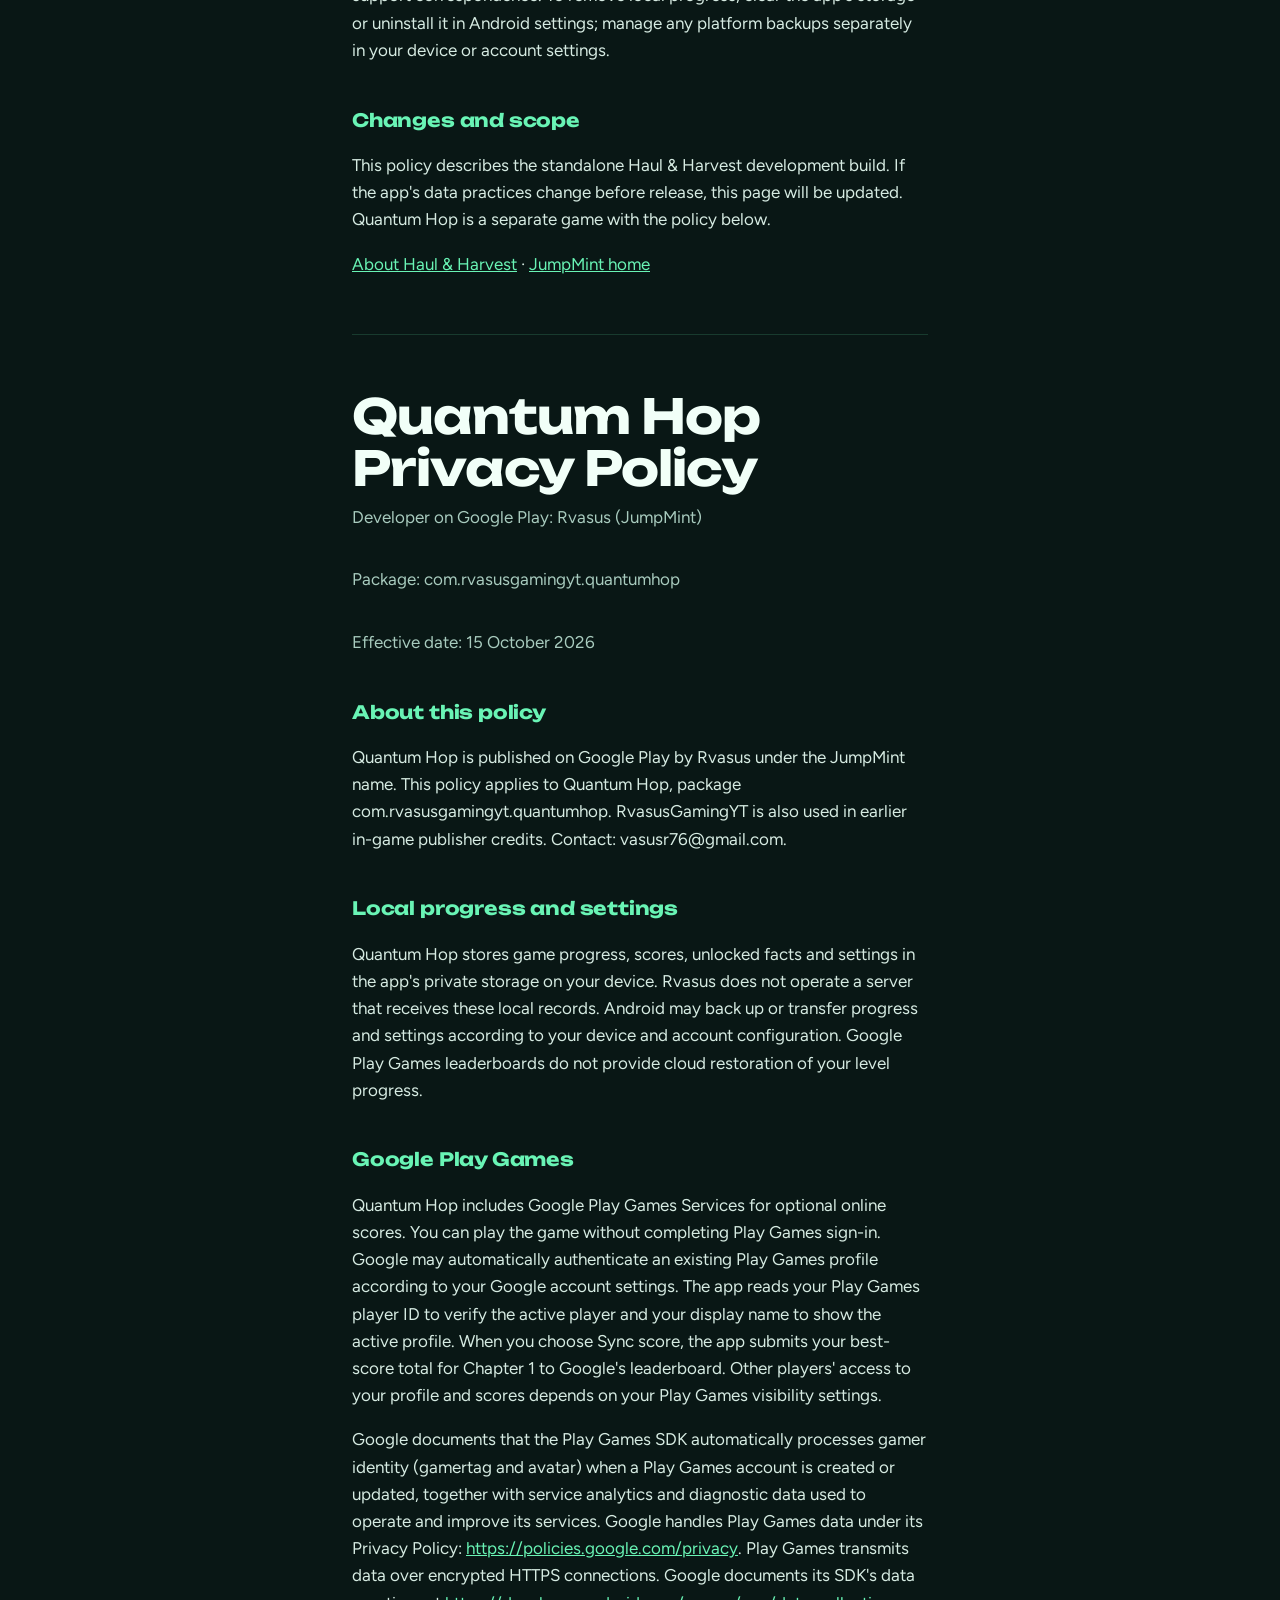
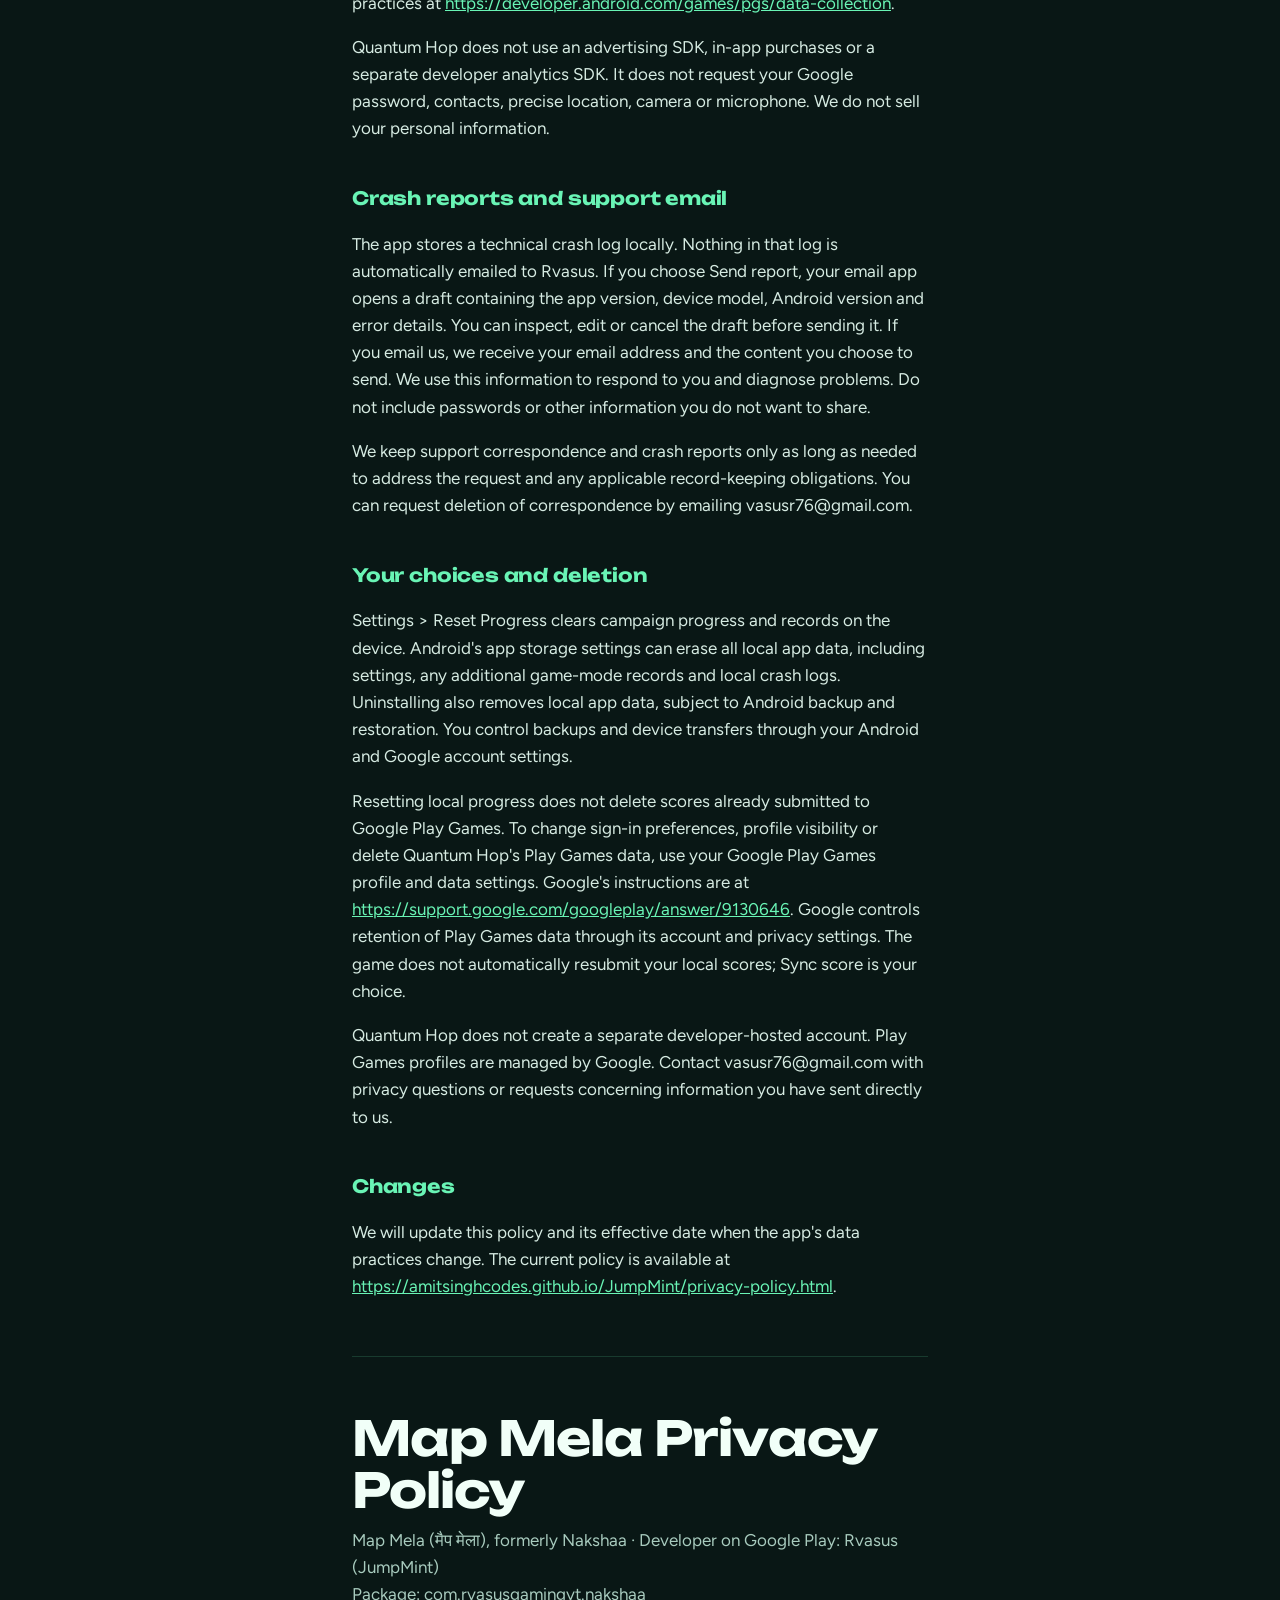
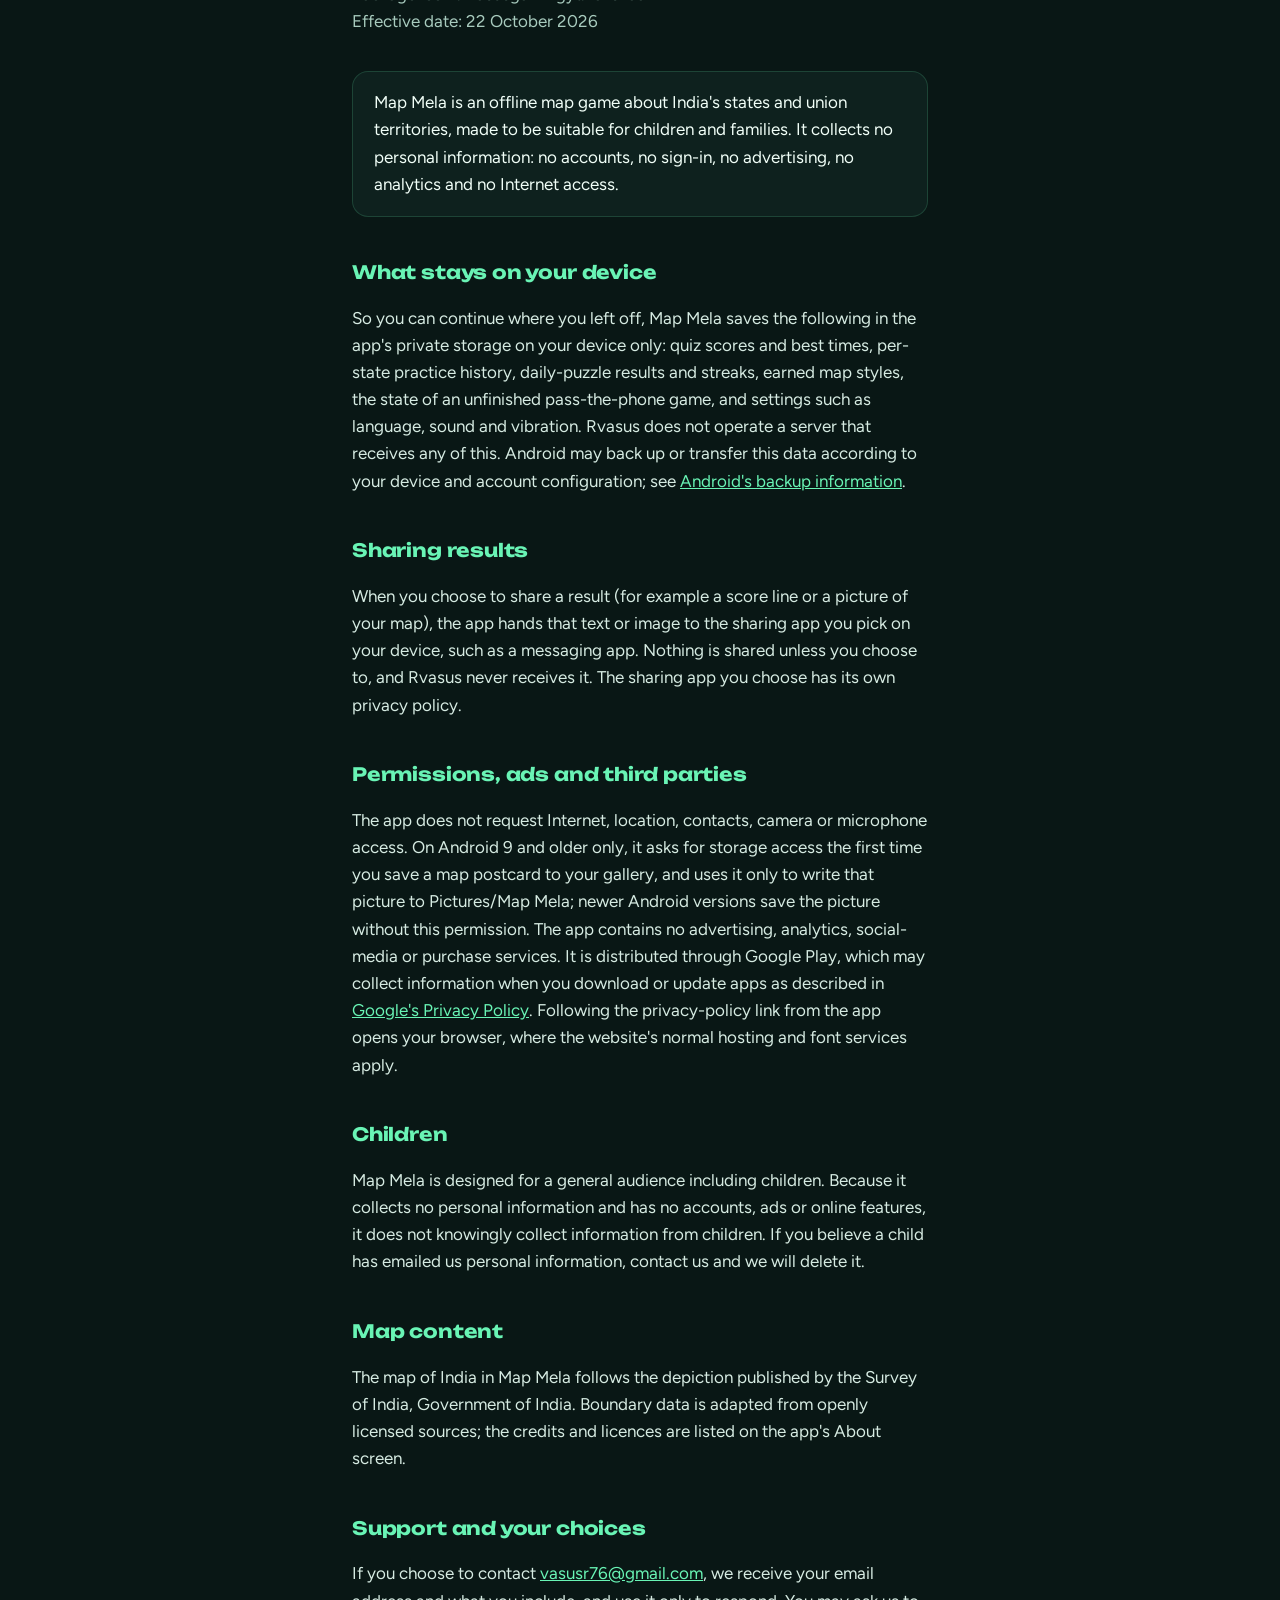
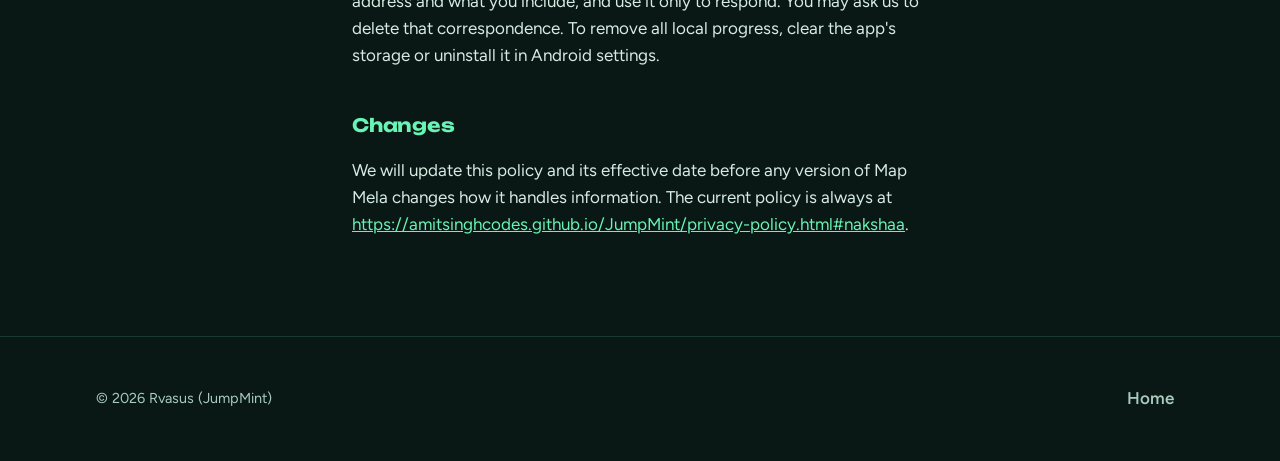
==== commit 30a2223e: "Rename Nakshaa to Map Mela in the privacy policy The app was renamed Map Mela on 22 Oct 2026 (packag" ====
--- a/privacy-policy.html
+++ b/privacy-policy.html
@@ -4,7 +4,7 @@
 <meta charset="utf-8">
 <meta name="viewport" content="width=device-width, initial-scale=1, viewport-fit=cover">
 <title>Privacy Policies — JumpMint Games</title>
-<meta name="description" content="Privacy policies for Haul & Harvest, Quantum Hop and Nakshaa by JumpMint.">
+<meta name="description" content="Privacy policies for Haul & Harvest, Quantum Hop and Map Mela by JumpMint.">
 <meta name="theme-color" content="#091715">
 <link rel="icon" href="brand/mark.svg" type="image/svg+xml">
 <link rel="preconnect" href="https://fonts.googleapis.com">
@@ -38,7 +38,7 @@
 </header>
 
 <main class="policy" id="main">
-  <nav aria-label="Choose a game"><a href="#haul-harvest">Haul &amp; Harvest</a> · <a href="#quantum-hop">Quantum Hop</a> · <a href="#nakshaa">Nakshaa</a></nav>
+  <nav aria-label="Choose a game"><a href="#haul-harvest">Haul &amp; Harvest</a> · <a href="#quantum-hop">Quantum Hop</a> · <a href="#nakshaa">Map Mela</a></nav>
   <section id="haul-harvest" aria-labelledby="haul-policy-title">
   <h1 id="haul-policy-title">Haul &amp; Harvest Privacy Policy</h1>
   <p class="date">JumpMint · package com.jumpmint.haulharvest<br>Effective date: 17 October 2026 · current development builds</p>
@@ -89,30 +89,30 @@
   </section>
   <hr style="border:0;border-top:1px solid var(--line);margin:3.5rem 0">
   <section id="nakshaa" aria-labelledby="nakshaa-policy-title">
-  <h1 id="nakshaa-policy-title">Nakshaa Privacy Policy</h1>
-  <p class="date">Nakshaa (नक्शा) · Developer on Google Play: Rvasus (JumpMint)<br>Package: com.rvasusgamingyt.nakshaa<br>Effective date: 21 October 2026</p>
-  <p class="summary">Nakshaa is an offline map game about India's states and union territories, made to be suitable for children and families. It collects no personal information: no accounts, no sign-in, no advertising, no analytics and no Internet access.</p>
+  <h1 id="nakshaa-policy-title">Map Mela Privacy Policy</h1>
+  <p class="date">Map Mela (मैप मेला), formerly Nakshaa · Developer on Google Play: Rvasus (JumpMint)<br>Package: com.rvasusgamingyt.nakshaa<br>Effective date: 22 October 2026</p>
+  <p class="summary">Map Mela is an offline map game about India's states and union territories, made to be suitable for children and families. It collects no personal information: no accounts, no sign-in, no advertising, no analytics and no Internet access.</p>
 
   <h2>What stays on your device</h2>
-  <p>So you can continue where you left off, Nakshaa saves the following in the app's private storage on your device only: quiz scores and best times, per-state practice history, daily-puzzle results and streaks, earned map styles, the state of an unfinished pass-the-phone game, and settings such as language, sound and vibration. Rvasus does not operate a server that receives any of this. Android may back up or transfer this data according to your device and account configuration; see <a href="https://developer.android.com/identity/data/autobackup">Android's backup information</a>.</p>
+  <p>So you can continue where you left off, Map Mela saves the following in the app's private storage on your device only: quiz scores and best times, per-state practice history, daily-puzzle results and streaks, earned map styles, the state of an unfinished pass-the-phone game, and settings such as language, sound and vibration. Rvasus does not operate a server that receives any of this. Android may back up or transfer this data according to your device and account configuration; see <a href="https://developer.android.com/identity/data/autobackup">Android's backup information</a>.</p>
 
   <h2>Sharing results</h2>
   <p>When you choose to share a result (for example a score line or a picture of your map), the app hands that text or image to the sharing app you pick on your device, such as a messaging app. Nothing is shared unless you choose to, and Rvasus never receives it. The sharing app you choose has its own privacy policy.</p>
 
   <h2>Permissions, ads and third parties</h2>
-  <p>The app does not request Internet, location, contacts, camera or microphone access. On Android 9 and older only, it asks for storage access the first time you save a map postcard to your gallery, and uses it only to write that picture to Pictures/Nakshaa; newer Android versions save the picture without this permission. The app contains no advertising, analytics, social-media or purchase services. It is distributed through Google Play, which may collect information when you download or update apps as described in <a href="https://policies.google.com/privacy">Google's Privacy Policy</a>. Following the privacy-policy link from the app opens your browser, where the website's normal hosting and font services apply.</p>
+  <p>The app does not request Internet, location, contacts, camera or microphone access. On Android 9 and older only, it asks for storage access the first time you save a map postcard to your gallery, and uses it only to write that picture to Pictures/Map Mela; newer Android versions save the picture without this permission. The app contains no advertising, analytics, social-media or purchase services. It is distributed through Google Play, which may collect information when you download or update apps as described in <a href="https://policies.google.com/privacy">Google's Privacy Policy</a>. Following the privacy-policy link from the app opens your browser, where the website's normal hosting and font services apply.</p>
 
   <h2>Children</h2>
-  <p>Nakshaa is designed for a general audience including children. Because it collects no personal information and has no accounts, ads or online features, it does not knowingly collect information from children. If you believe a child has emailed us personal information, contact us and we will delete it.</p>
+  <p>Map Mela is designed for a general audience including children. Because it collects no personal information and has no accounts, ads or online features, it does not knowingly collect information from children. If you believe a child has emailed us personal information, contact us and we will delete it.</p>
 
   <h2>Map content</h2>
-  <p>The map of India in Nakshaa follows the depiction published by the Survey of India, Government of India. Boundary data is adapted from openly licensed sources; the credits and licences are listed on the app's About screen.</p>
+  <p>The map of India in Map Mela follows the depiction published by the Survey of India, Government of India. Boundary data is adapted from openly licensed sources; the credits and licences are listed on the app's About screen.</p>
 
   <h2>Support and your choices</h2>
   <p>If you choose to contact <a href="mailto:vasusr76@gmail.com">vasusr76@gmail.com</a>, we receive your email address and what you include, and use it only to respond. You may ask us to delete that correspondence. To remove all local progress, clear the app's storage or uninstall it in Android settings.</p>
 
   <h2>Changes</h2>
-  <p>We will update this policy and its effective date before any version of Nakshaa changes how it handles information. The current policy is always at <a href="https://amitsinghcodes.github.io/JumpMint/privacy-policy.html#nakshaa">https://amitsinghcodes.github.io/JumpMint/privacy-policy.html#nakshaa</a>.</p>
+  <p>We will update this policy and its effective date before any version of Map Mela changes how it handles information. The current policy is always at <a href="https://amitsinghcodes.github.io/JumpMint/privacy-policy.html#nakshaa">https://amitsinghcodes.github.io/JumpMint/privacy-policy.html#nakshaa</a>.</p>
   </section>
 </main>
 
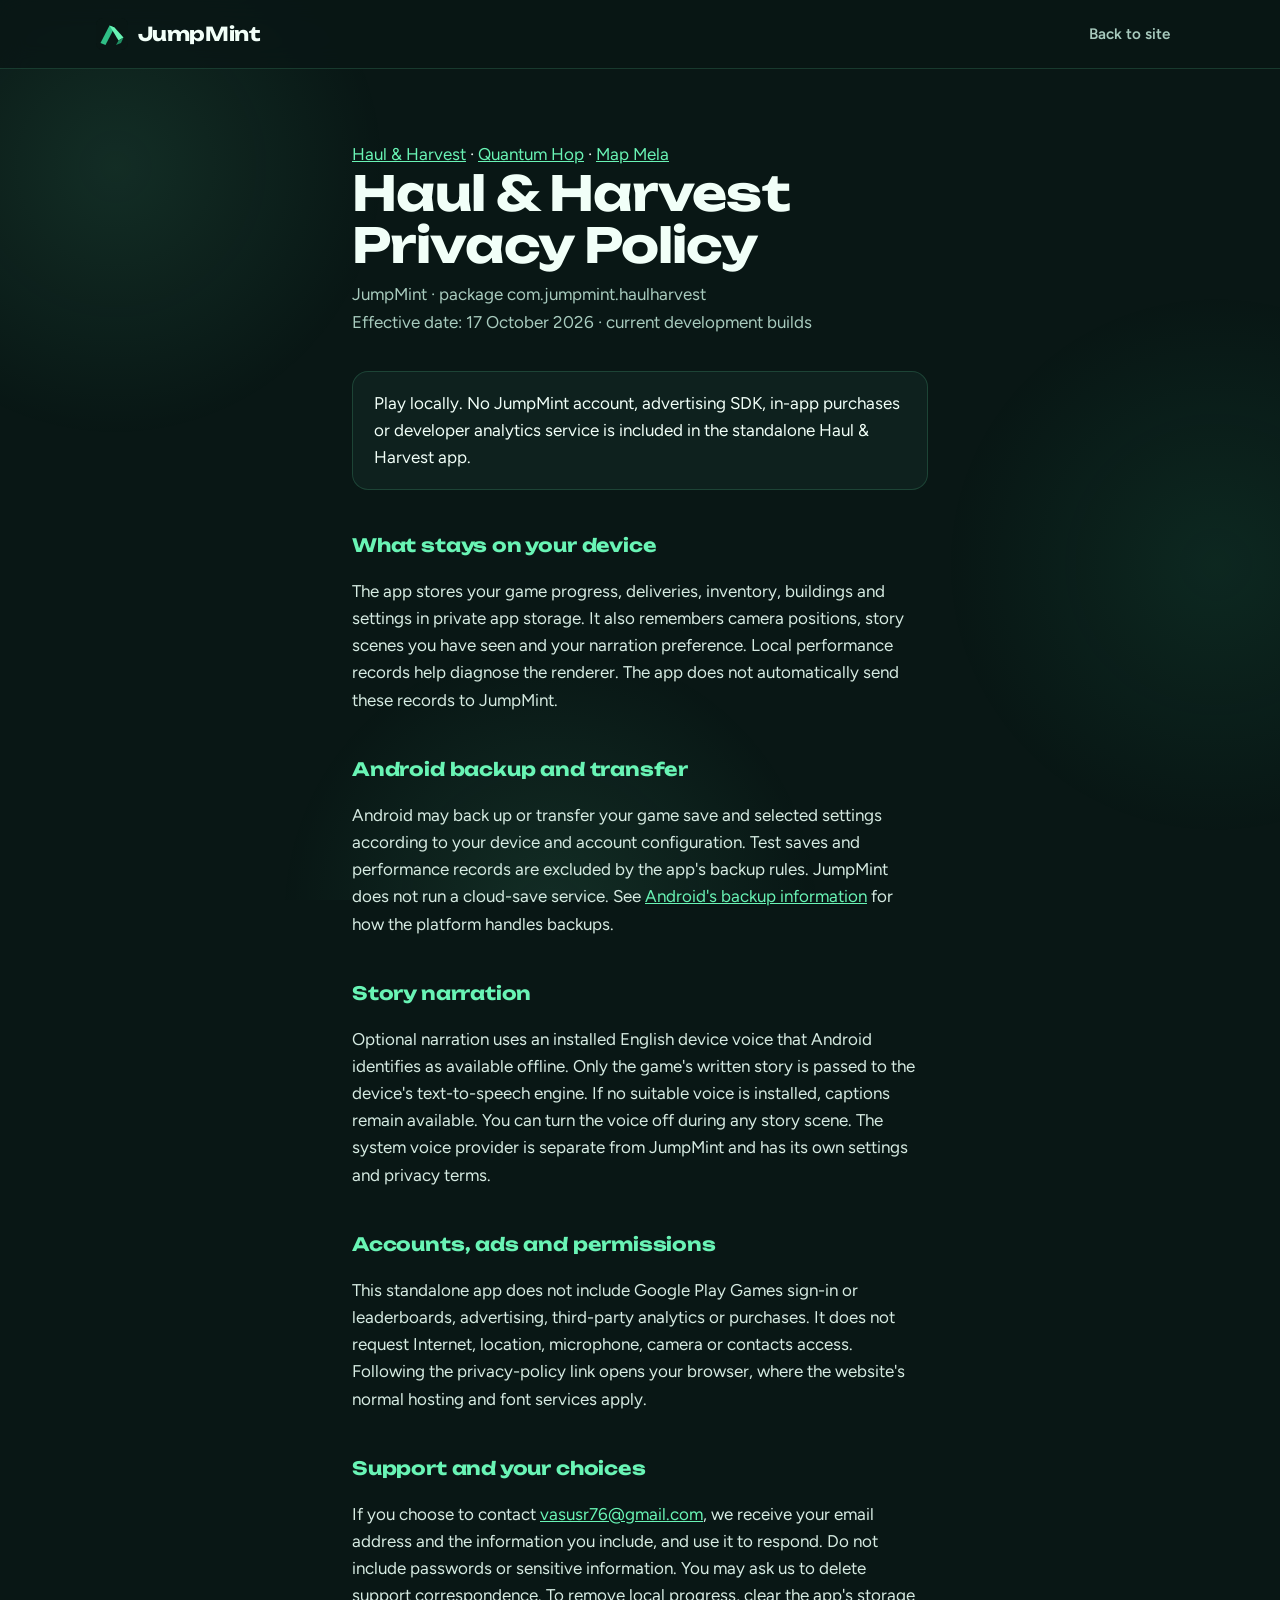
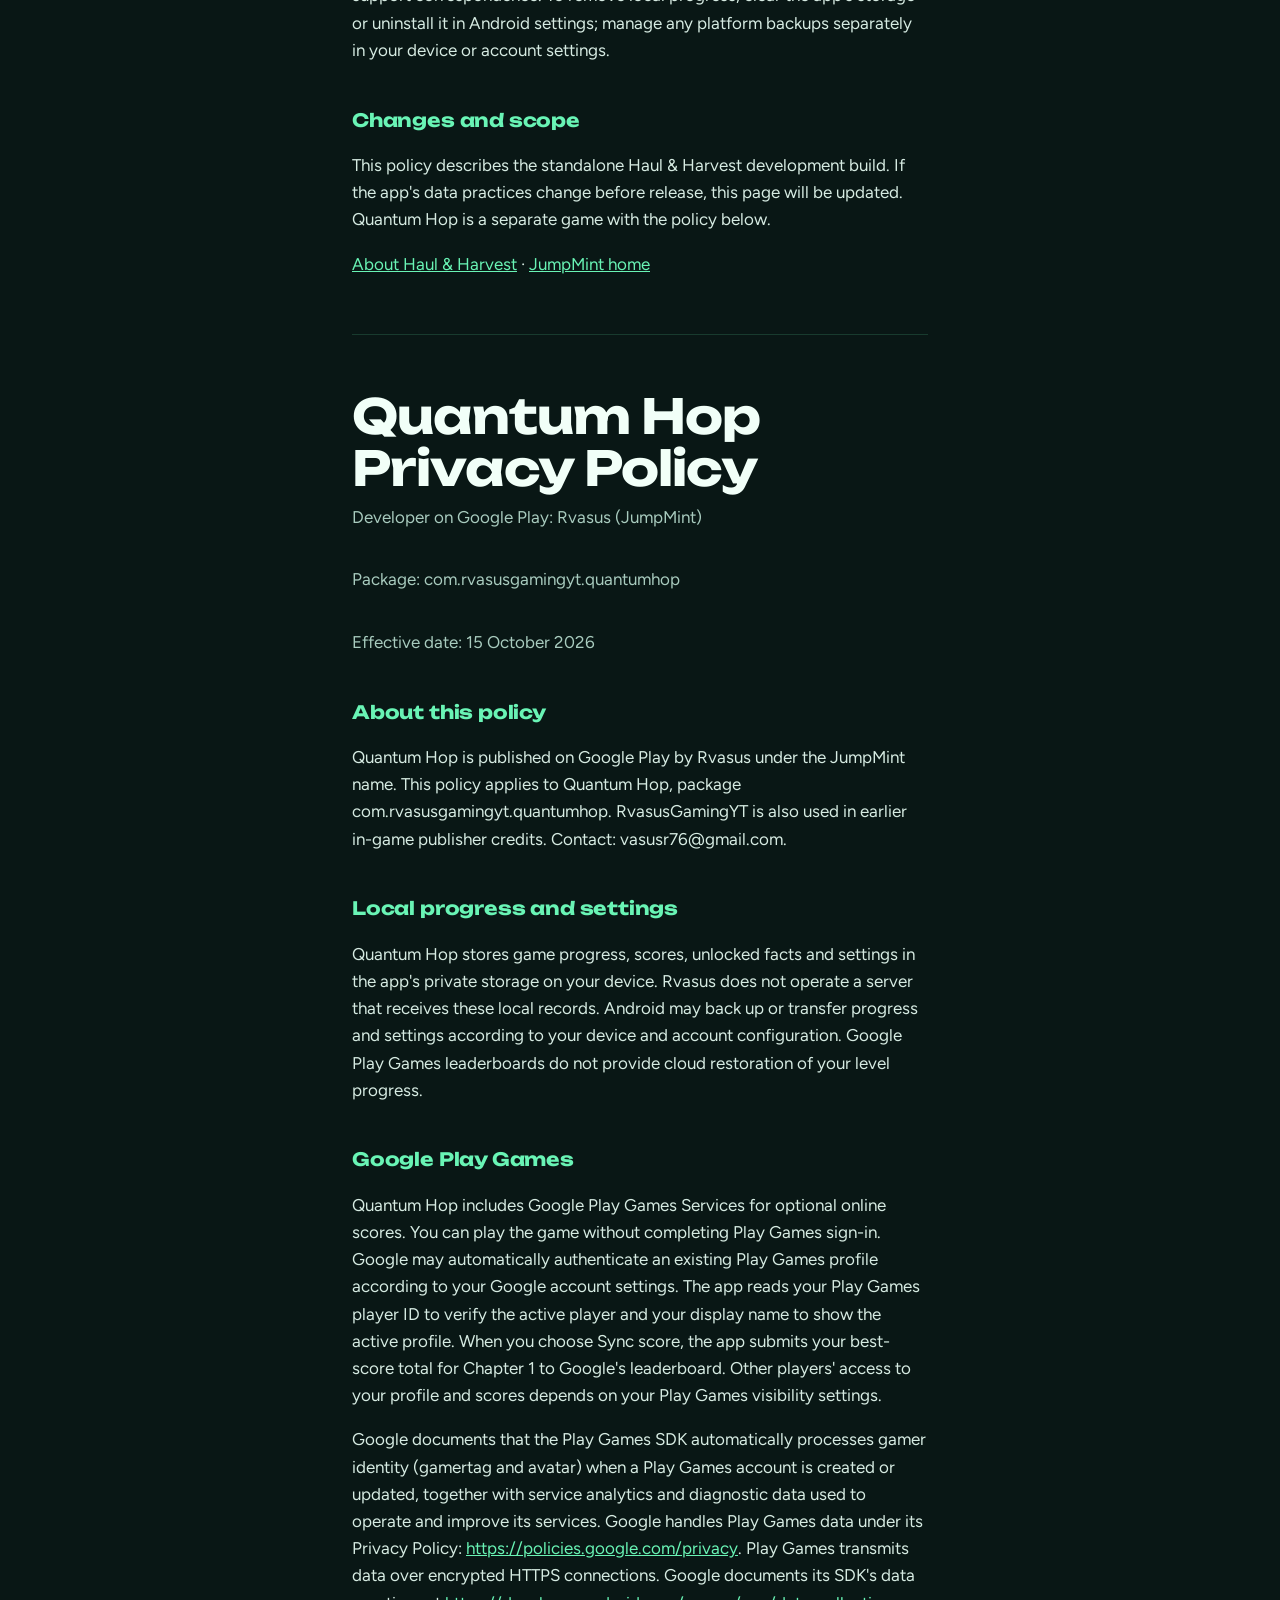
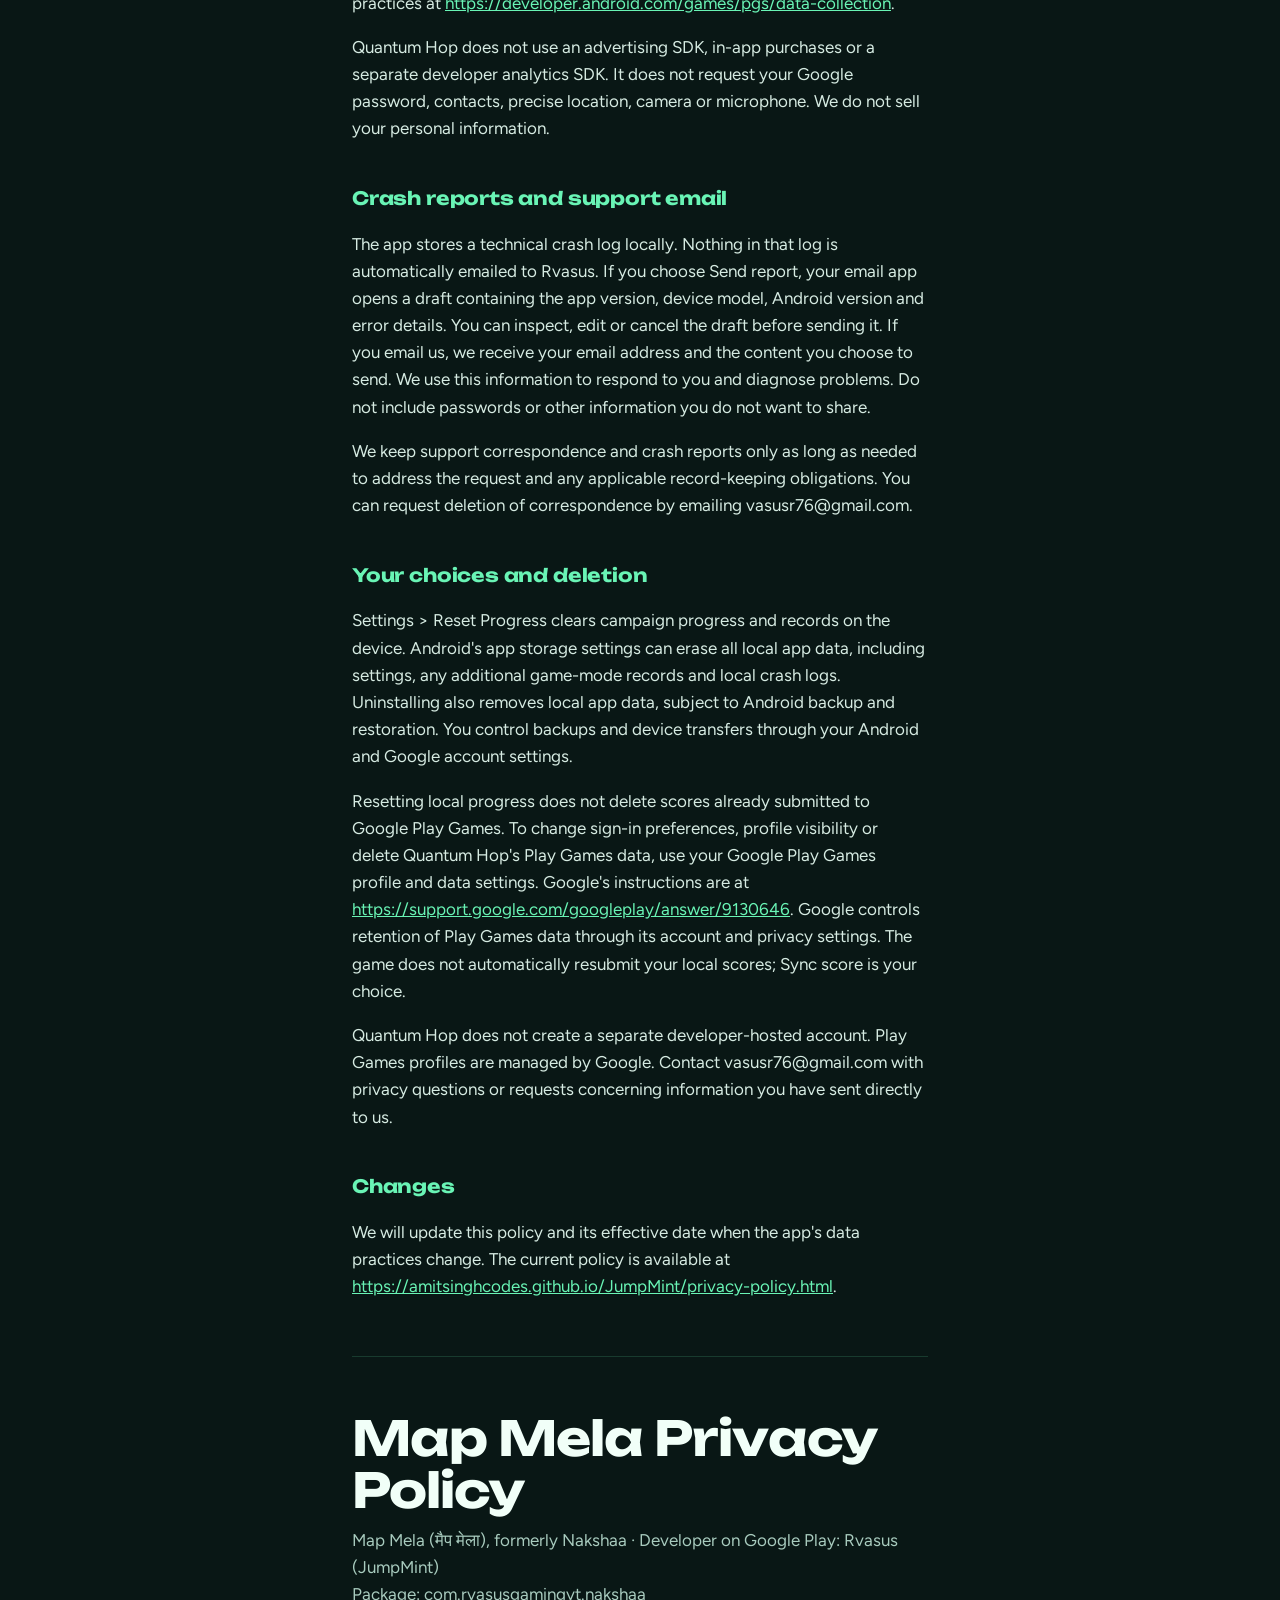
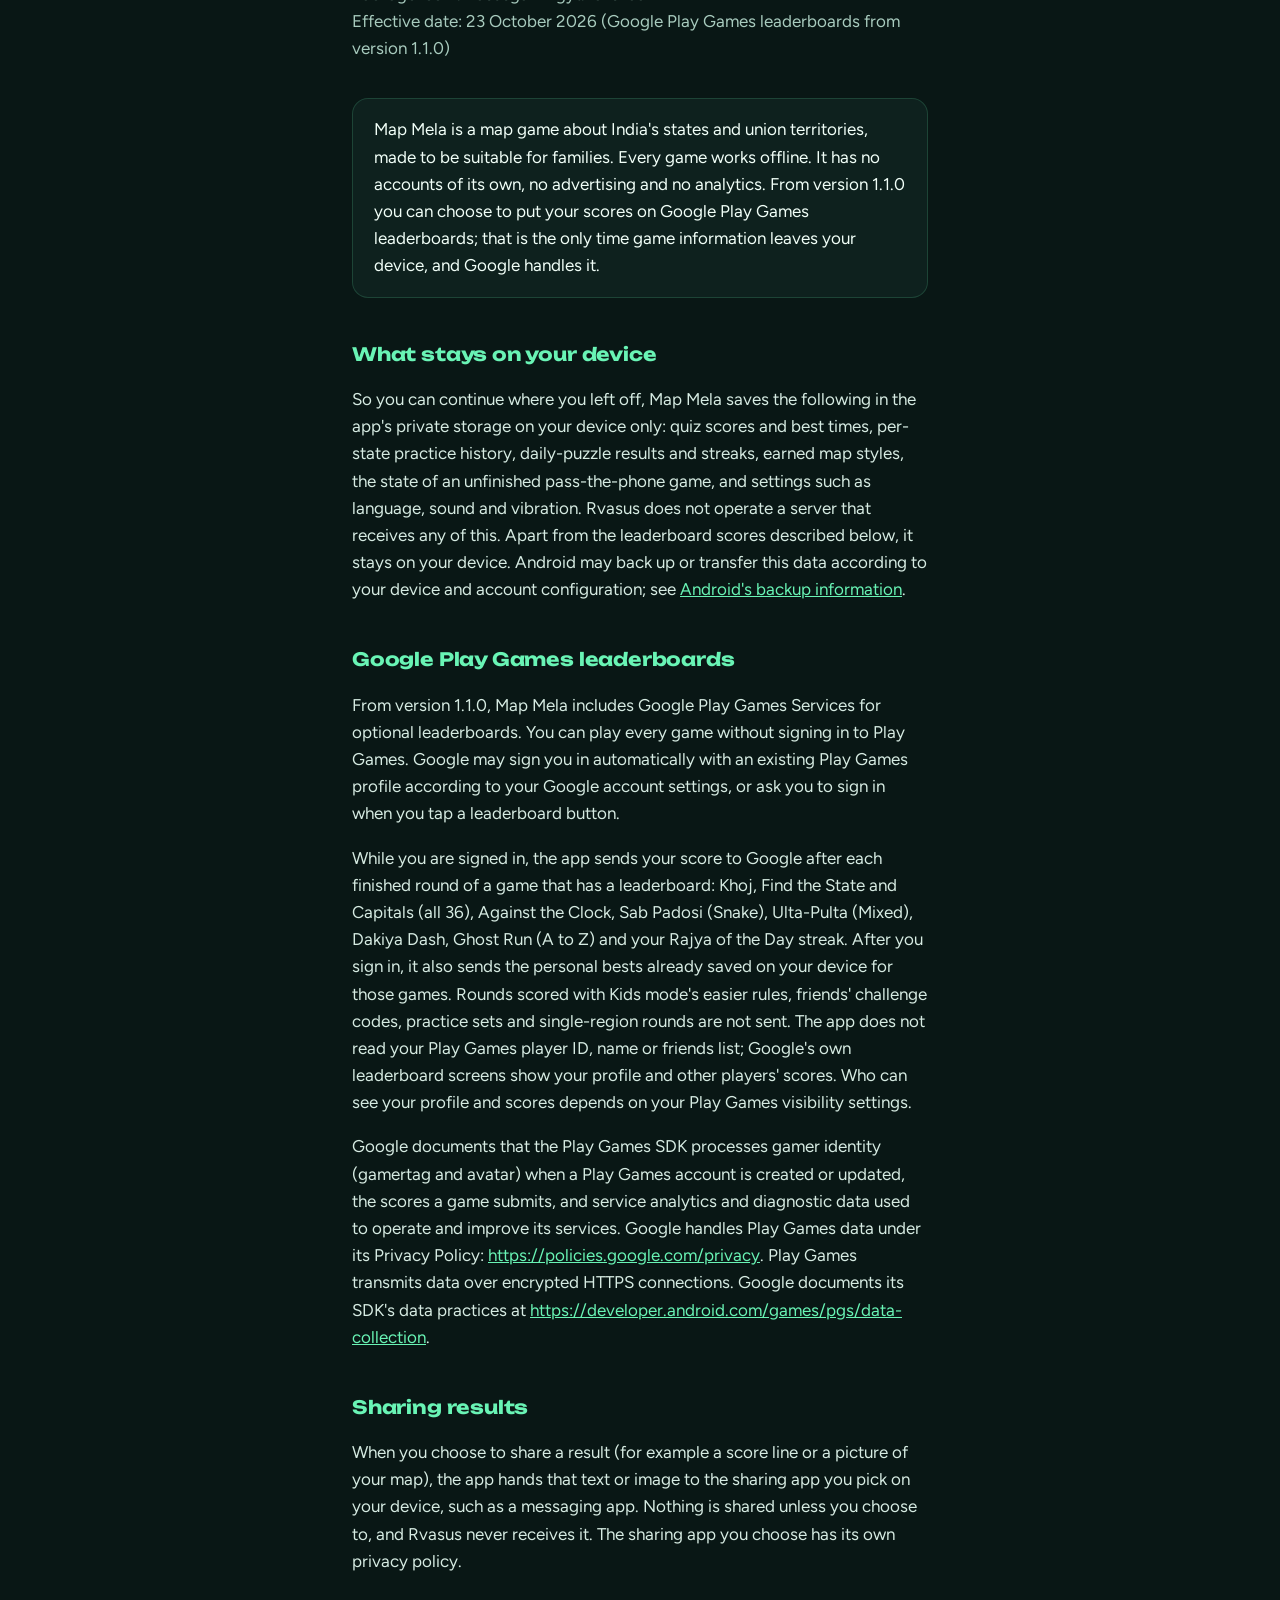
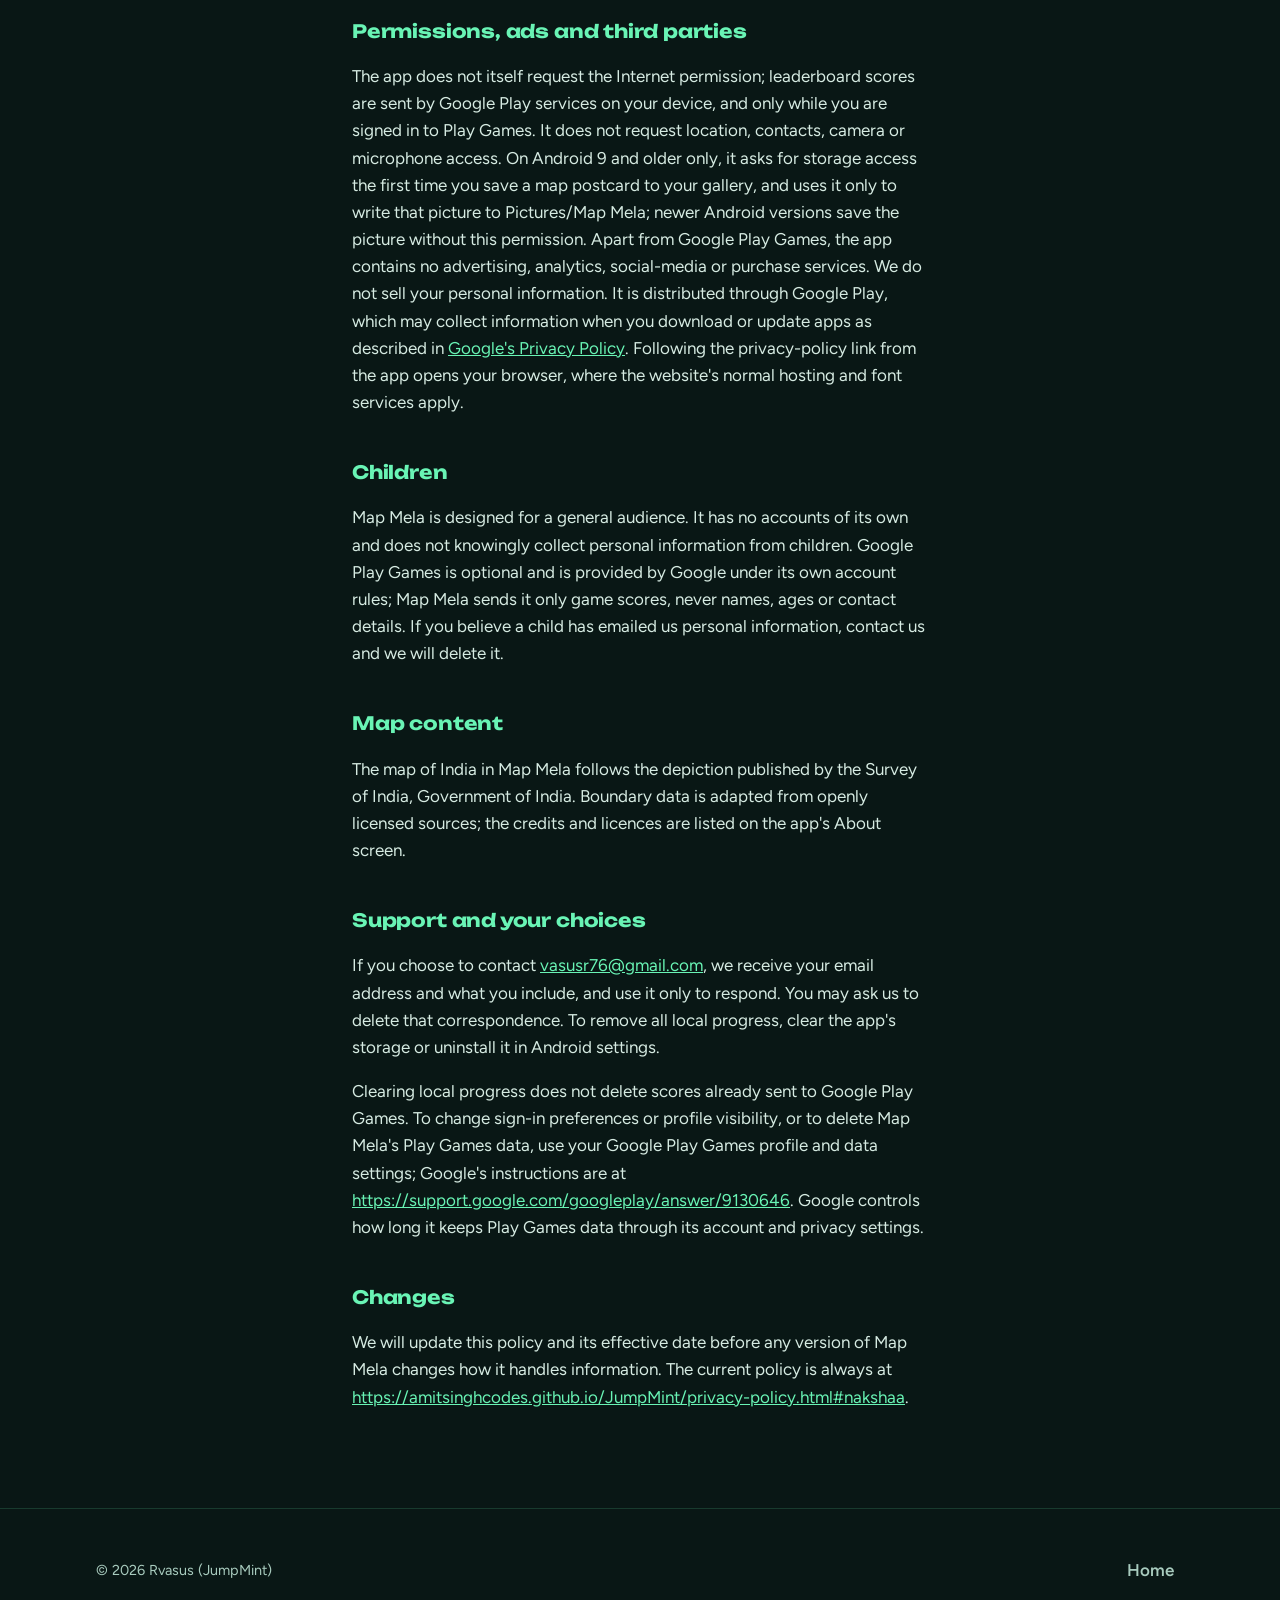
==== commit d410a70b: "Map Mela policy: optional Google Play Games leaderboards from 1.1.0 Describes the scores the app sen" ====
--- a/privacy-policy.html
+++ b/privacy-policy.html
@@ -90,26 +90,32 @@
   <hr style="border:0;border-top:1px solid var(--line);margin:3.5rem 0">
   <section id="nakshaa" aria-labelledby="nakshaa-policy-title">
   <h1 id="nakshaa-policy-title">Map Mela Privacy Policy</h1>
-  <p class="date">Map Mela (मैप मेला), formerly Nakshaa · Developer on Google Play: Rvasus (JumpMint)<br>Package: com.rvasusgamingyt.nakshaa<br>Effective date: 22 October 2026</p>
-  <p class="summary">Map Mela is an offline map game about India's states and union territories, made to be suitable for children and families. It collects no personal information: no accounts, no sign-in, no advertising, no analytics and no Internet access.</p>
+  <p class="date">Map Mela (मैप मेला), formerly Nakshaa · Developer on Google Play: Rvasus (JumpMint)<br>Package: com.rvasusgamingyt.nakshaa<br>Effective date: 23 October 2026 (Google Play Games leaderboards from version 1.1.0)</p>
+  <p class="summary">Map Mela is a map game about India's states and union territories, made to be suitable for families. Every game works offline. It has no accounts of its own, no advertising and no analytics. From version 1.1.0 you can choose to put your scores on Google Play Games leaderboards; that is the only time game information leaves your device, and Google handles it.</p>
 
   <h2>What stays on your device</h2>
-  <p>So you can continue where you left off, Map Mela saves the following in the app's private storage on your device only: quiz scores and best times, per-state practice history, daily-puzzle results and streaks, earned map styles, the state of an unfinished pass-the-phone game, and settings such as language, sound and vibration. Rvasus does not operate a server that receives any of this. Android may back up or transfer this data according to your device and account configuration; see <a href="https://developer.android.com/identity/data/autobackup">Android's backup information</a>.</p>
+  <p>So you can continue where you left off, Map Mela saves the following in the app's private storage on your device only: quiz scores and best times, per-state practice history, daily-puzzle results and streaks, earned map styles, the state of an unfinished pass-the-phone game, and settings such as language, sound and vibration. Rvasus does not operate a server that receives any of this. Apart from the leaderboard scores described below, it stays on your device. Android may back up or transfer this data according to your device and account configuration; see <a href="https://developer.android.com/identity/data/autobackup">Android's backup information</a>.</p>
+
+  <h2>Google Play Games leaderboards</h2>
+  <p>From version 1.1.0, Map Mela includes Google Play Games Services for optional leaderboards. You can play every game without signing in to Play Games. Google may sign you in automatically with an existing Play Games profile according to your Google account settings, or ask you to sign in when you tap a leaderboard button.</p>
+  <p>While you are signed in, the app sends your score to Google after each finished round of a game that has a leaderboard: Khoj, Find the State and Capitals (all 36), Against the Clock, Sab Padosi (Snake), Ulta-Pulta (Mixed), Dakiya Dash, Ghost Run (A to Z) and your Rajya of the Day streak. After you sign in, it also sends the personal bests already saved on your device for those games. Rounds scored with Kids mode's easier rules, friends' challenge codes, practice sets and single-region rounds are not sent. The app does not read your Play Games player ID, name or friends list; Google's own leaderboard screens show your profile and other players' scores. Who can see your profile and scores depends on your Play Games visibility settings.</p>
+  <p>Google documents that the Play Games SDK processes gamer identity (gamertag and avatar) when a Play Games account is created or updated, the scores a game submits, and service analytics and diagnostic data used to operate and improve its services. Google handles Play Games data under its Privacy Policy: <a href="https://policies.google.com/privacy">https://policies.google.com/privacy</a>. Play Games transmits data over encrypted HTTPS connections. Google documents its SDK's data practices at <a href="https://developer.android.com/games/pgs/data-collection">https://developer.android.com/games/pgs/data-collection</a>.</p>
 
   <h2>Sharing results</h2>
   <p>When you choose to share a result (for example a score line or a picture of your map), the app hands that text or image to the sharing app you pick on your device, such as a messaging app. Nothing is shared unless you choose to, and Rvasus never receives it. The sharing app you choose has its own privacy policy.</p>
 
   <h2>Permissions, ads and third parties</h2>
-  <p>The app does not request Internet, location, contacts, camera or microphone access. On Android 9 and older only, it asks for storage access the first time you save a map postcard to your gallery, and uses it only to write that picture to Pictures/Map Mela; newer Android versions save the picture without this permission. The app contains no advertising, analytics, social-media or purchase services. It is distributed through Google Play, which may collect information when you download or update apps as described in <a href="https://policies.google.com/privacy">Google's Privacy Policy</a>. Following the privacy-policy link from the app opens your browser, where the website's normal hosting and font services apply.</p>
+  <p>The app does not itself request the Internet permission; leaderboard scores are sent by Google Play services on your device, and only while you are signed in to Play Games. It does not request location, contacts, camera or microphone access. On Android 9 and older only, it asks for storage access the first time you save a map postcard to your gallery, and uses it only to write that picture to Pictures/Map Mela; newer Android versions save the picture without this permission. Apart from Google Play Games, the app contains no advertising, analytics, social-media or purchase services. We do not sell your personal information. It is distributed through Google Play, which may collect information when you download or update apps as described in <a href="https://policies.google.com/privacy">Google's Privacy Policy</a>. Following the privacy-policy link from the app opens your browser, where the website's normal hosting and font services apply.</p>
 
   <h2>Children</h2>
-  <p>Map Mela is designed for a general audience including children. Because it collects no personal information and has no accounts, ads or online features, it does not knowingly collect information from children. If you believe a child has emailed us personal information, contact us and we will delete it.</p>
+  <p>Map Mela is designed for a general audience. It has no accounts of its own and does not knowingly collect personal information from children. Google Play Games is optional and is provided by Google under its own account rules; Map Mela sends it only game scores, never names, ages or contact details. If you believe a child has emailed us personal information, contact us and we will delete it.</p>
 
   <h2>Map content</h2>
   <p>The map of India in Map Mela follows the depiction published by the Survey of India, Government of India. Boundary data is adapted from openly licensed sources; the credits and licences are listed on the app's About screen.</p>
 
   <h2>Support and your choices</h2>
   <p>If you choose to contact <a href="mailto:vasusr76@gmail.com">vasusr76@gmail.com</a>, we receive your email address and what you include, and use it only to respond. You may ask us to delete that correspondence. To remove all local progress, clear the app's storage or uninstall it in Android settings.</p>
+  <p>Clearing local progress does not delete scores already sent to Google Play Games. To change sign-in preferences or profile visibility, or to delete Map Mela's Play Games data, use your Google Play Games profile and data settings; Google's instructions are at <a href="https://support.google.com/googleplay/answer/9130646">https://support.google.com/googleplay/answer/9130646</a>. Google controls how long it keeps Play Games data through its account and privacy settings.</p>
 
   <h2>Changes</h2>
   <p>We will update this policy and its effective date before any version of Map Mela changes how it handles information. The current policy is always at <a href="https://amitsinghcodes.github.io/JumpMint/privacy-policy.html#nakshaa">https://amitsinghcodes.github.io/JumpMint/privacy-policy.html#nakshaa</a>.</p>
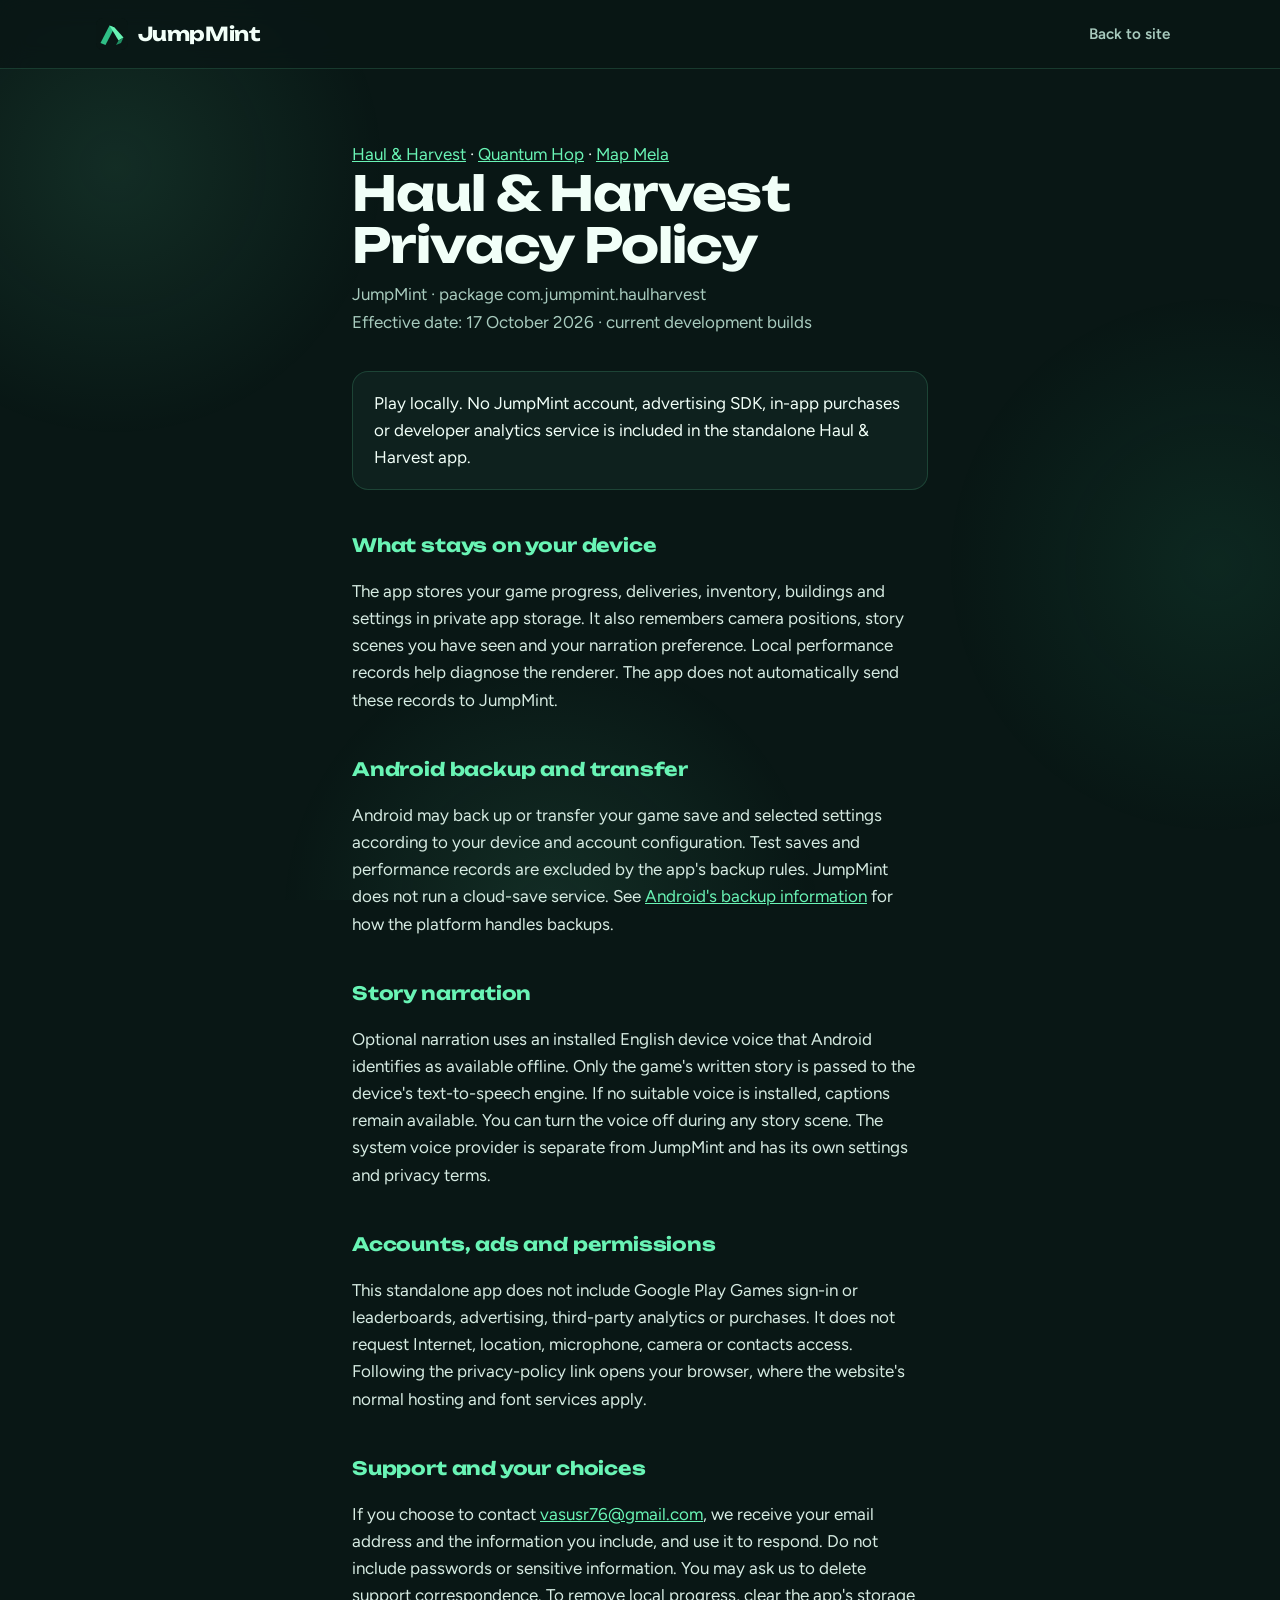
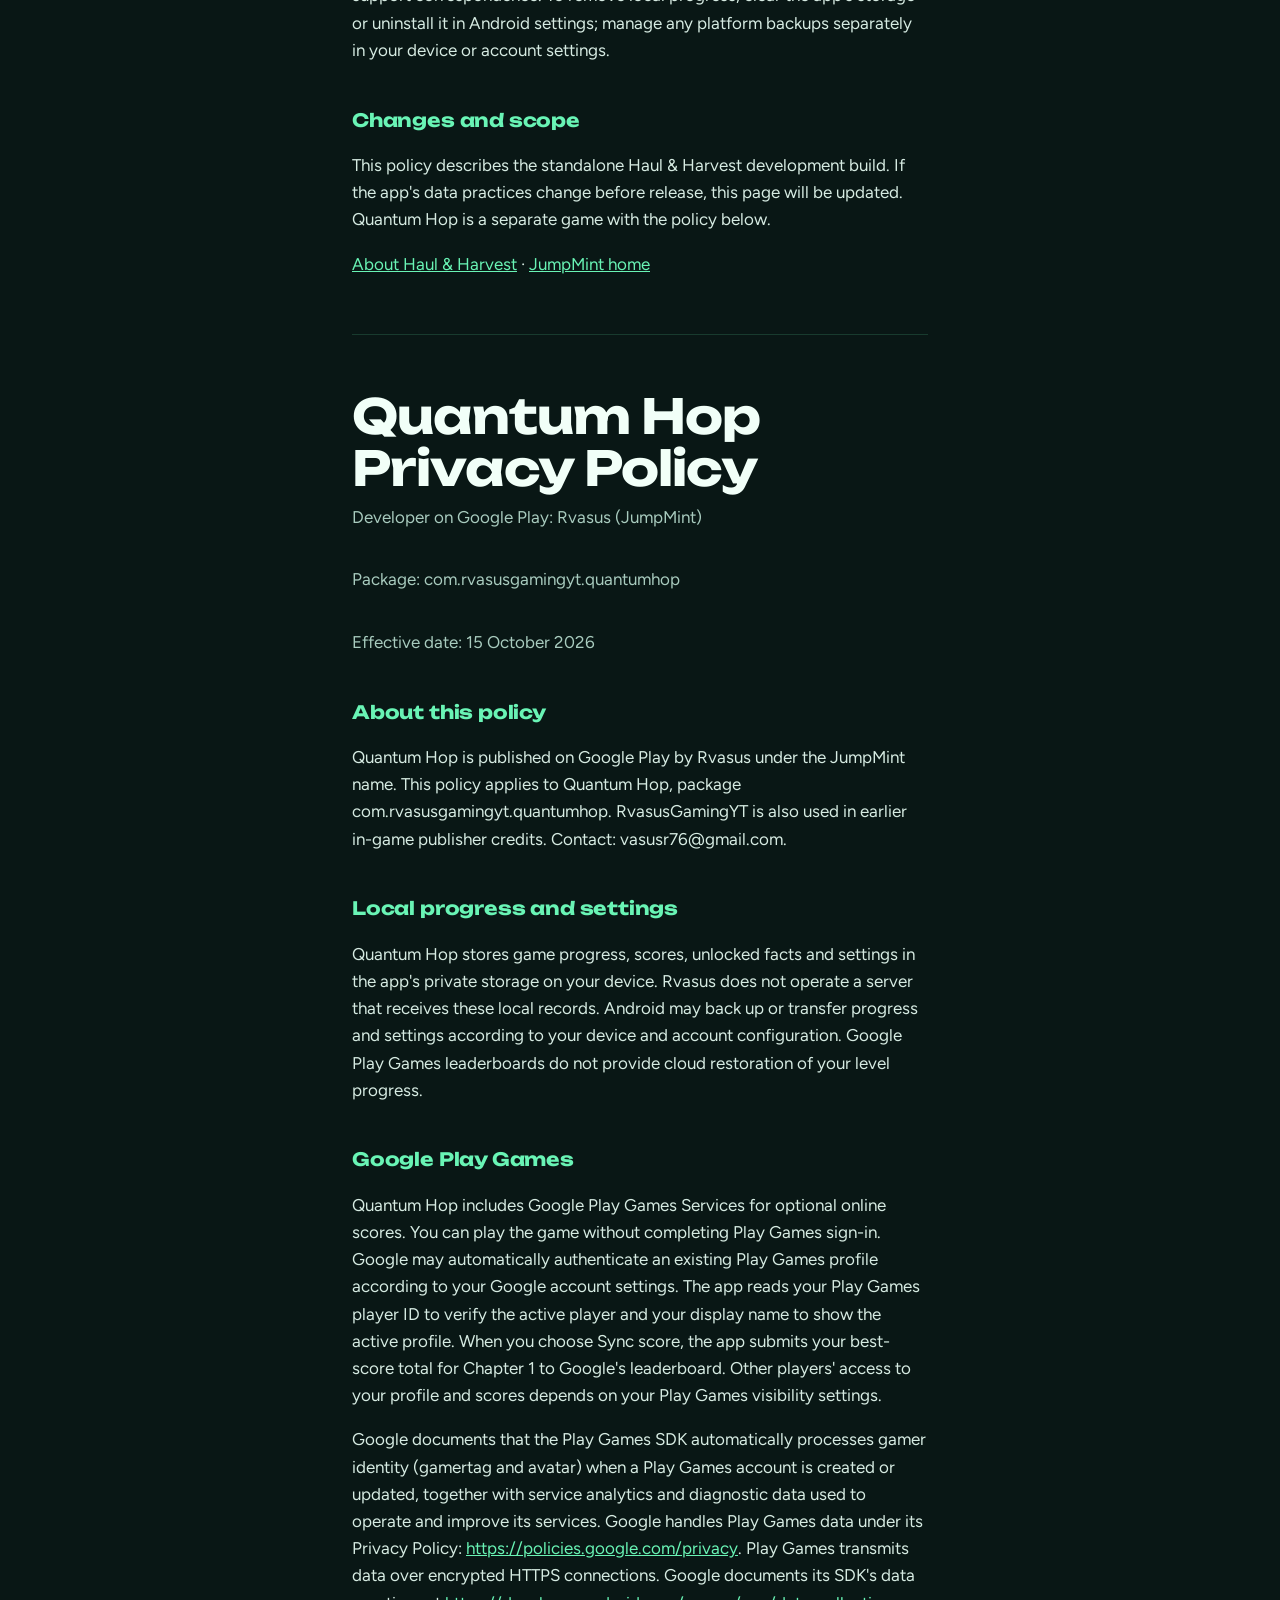
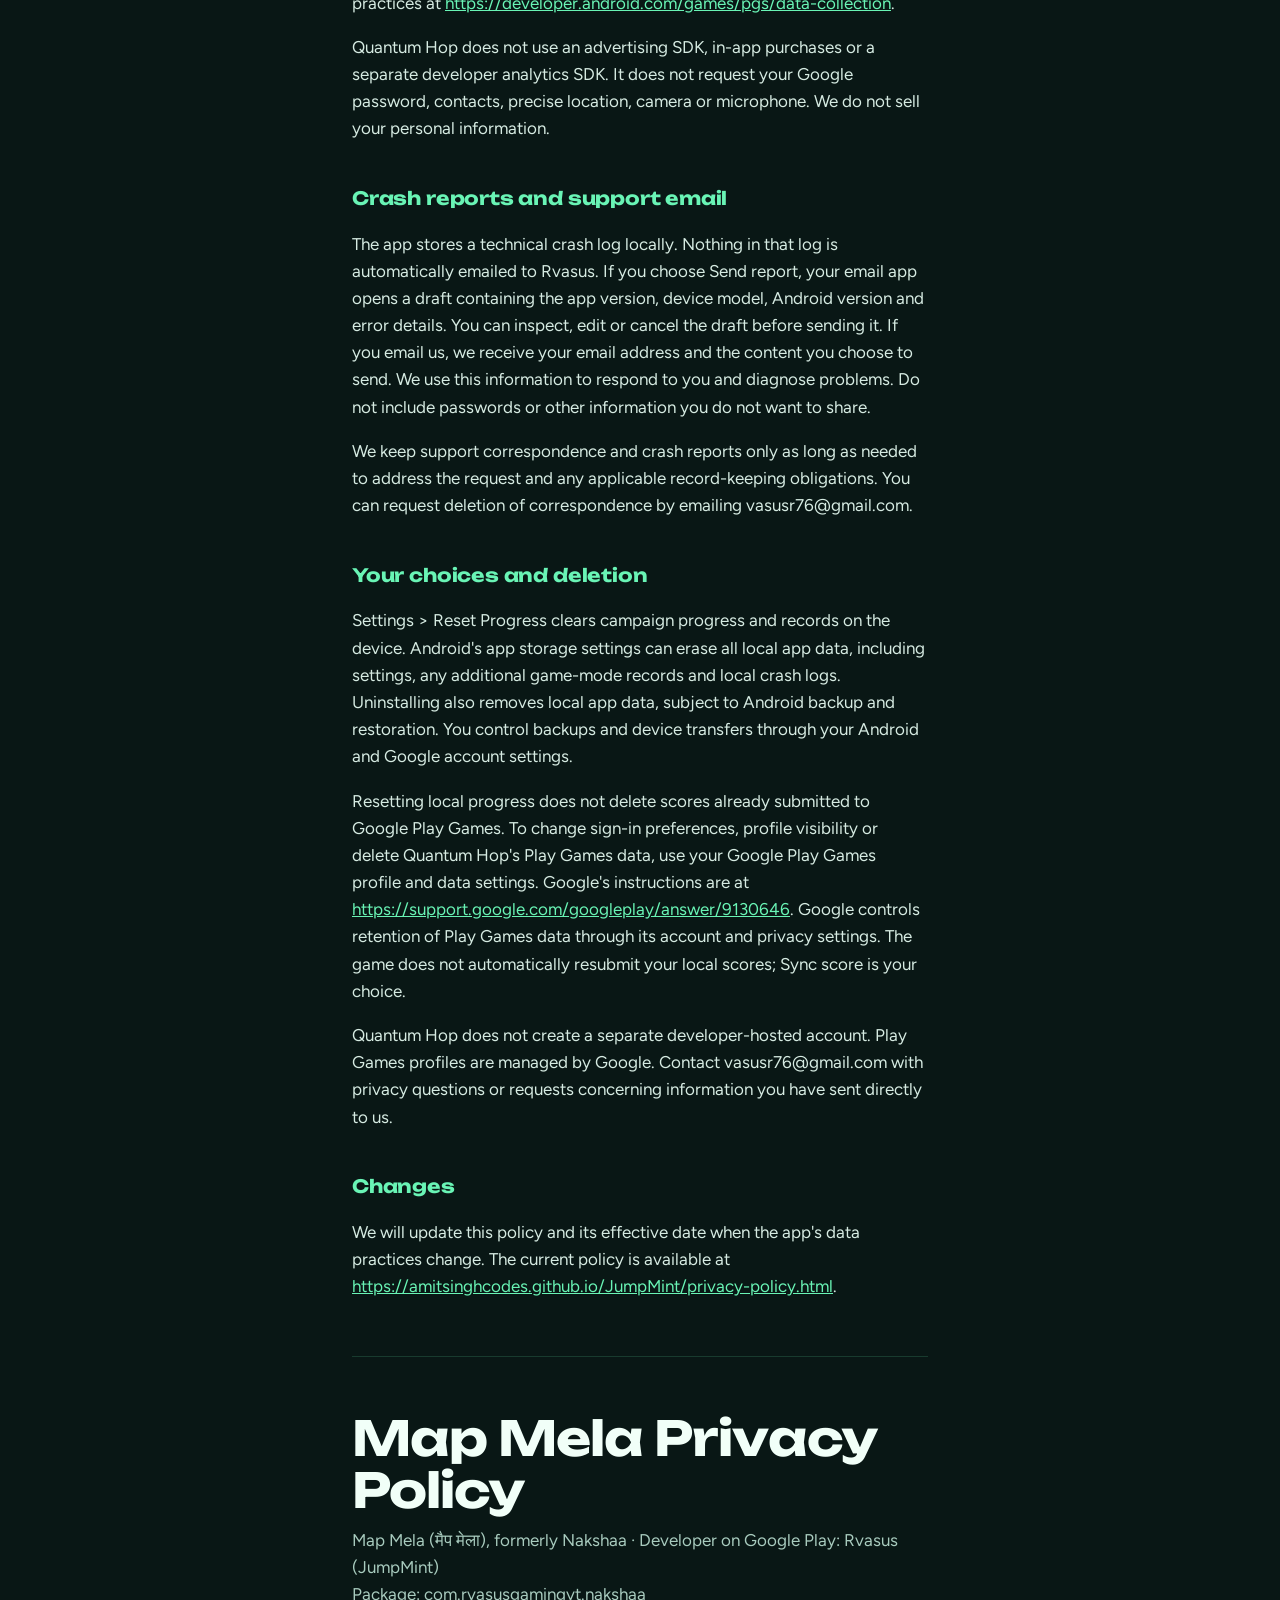
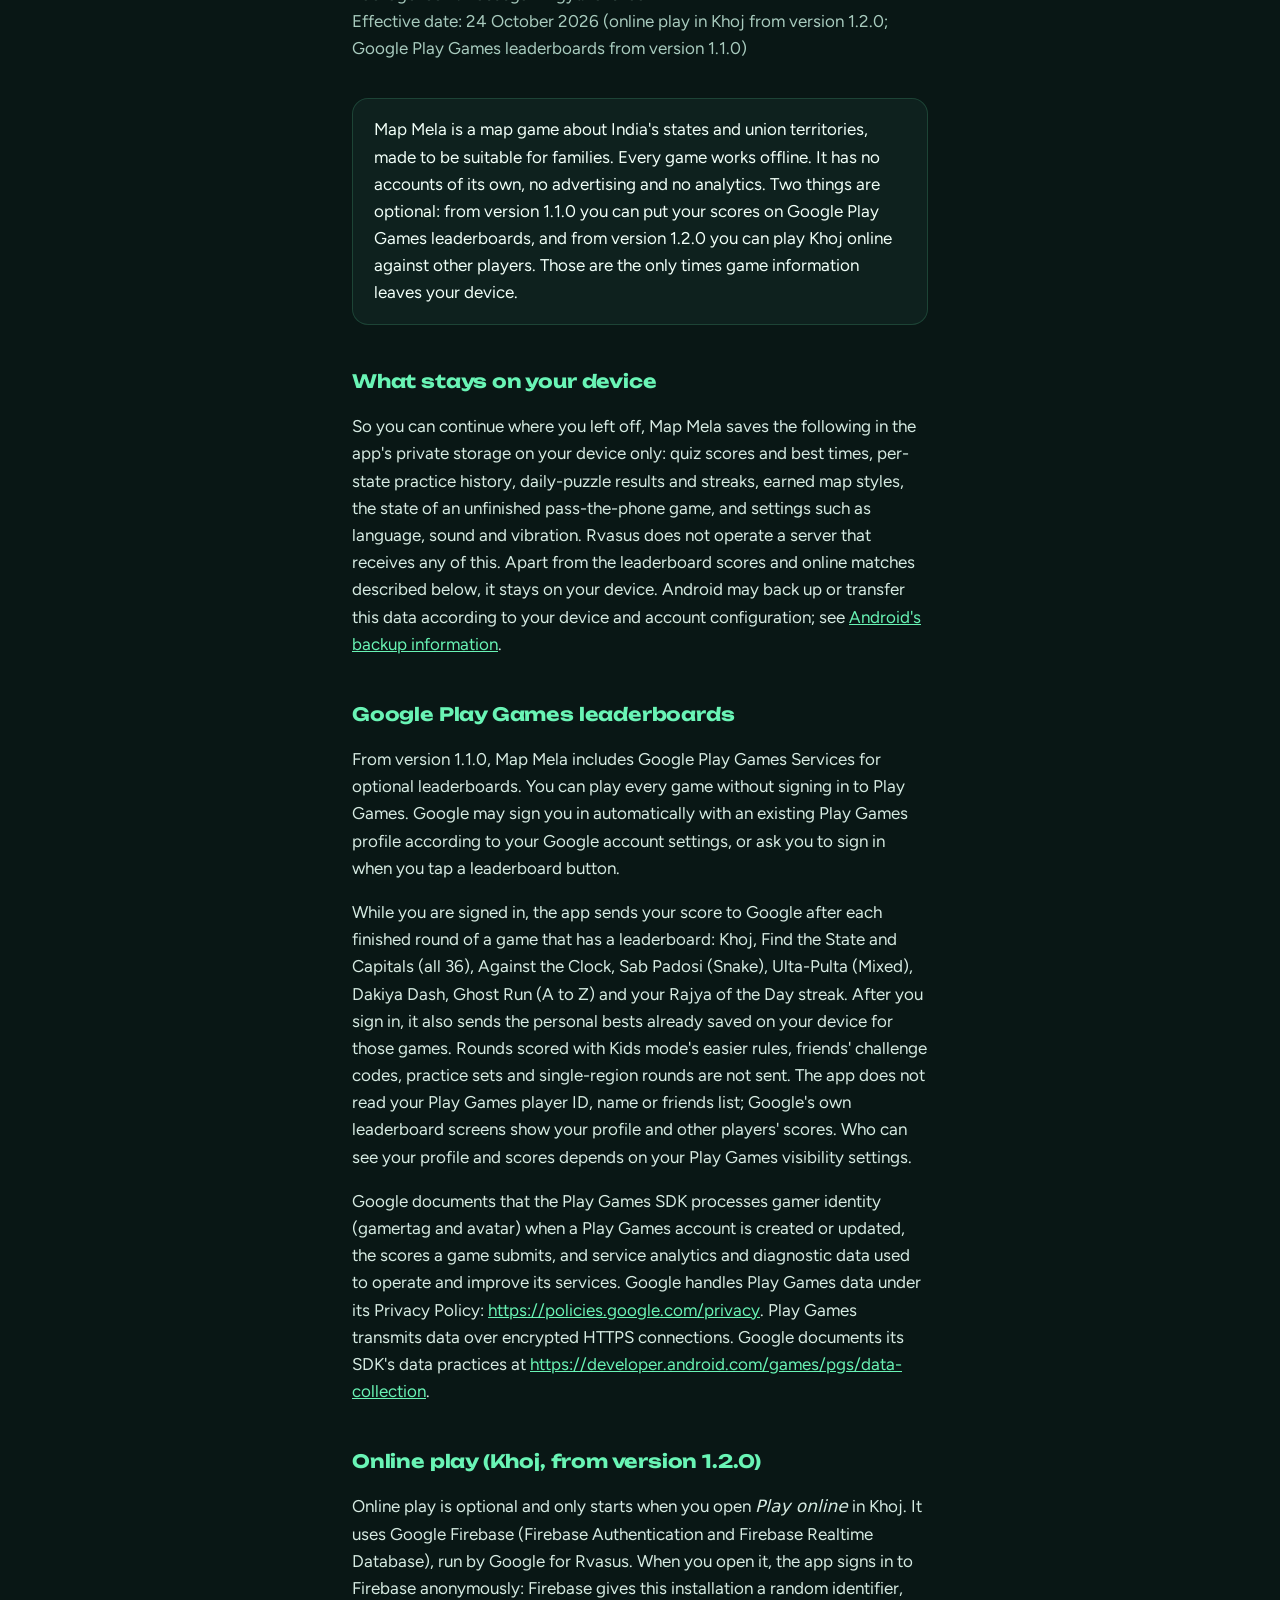
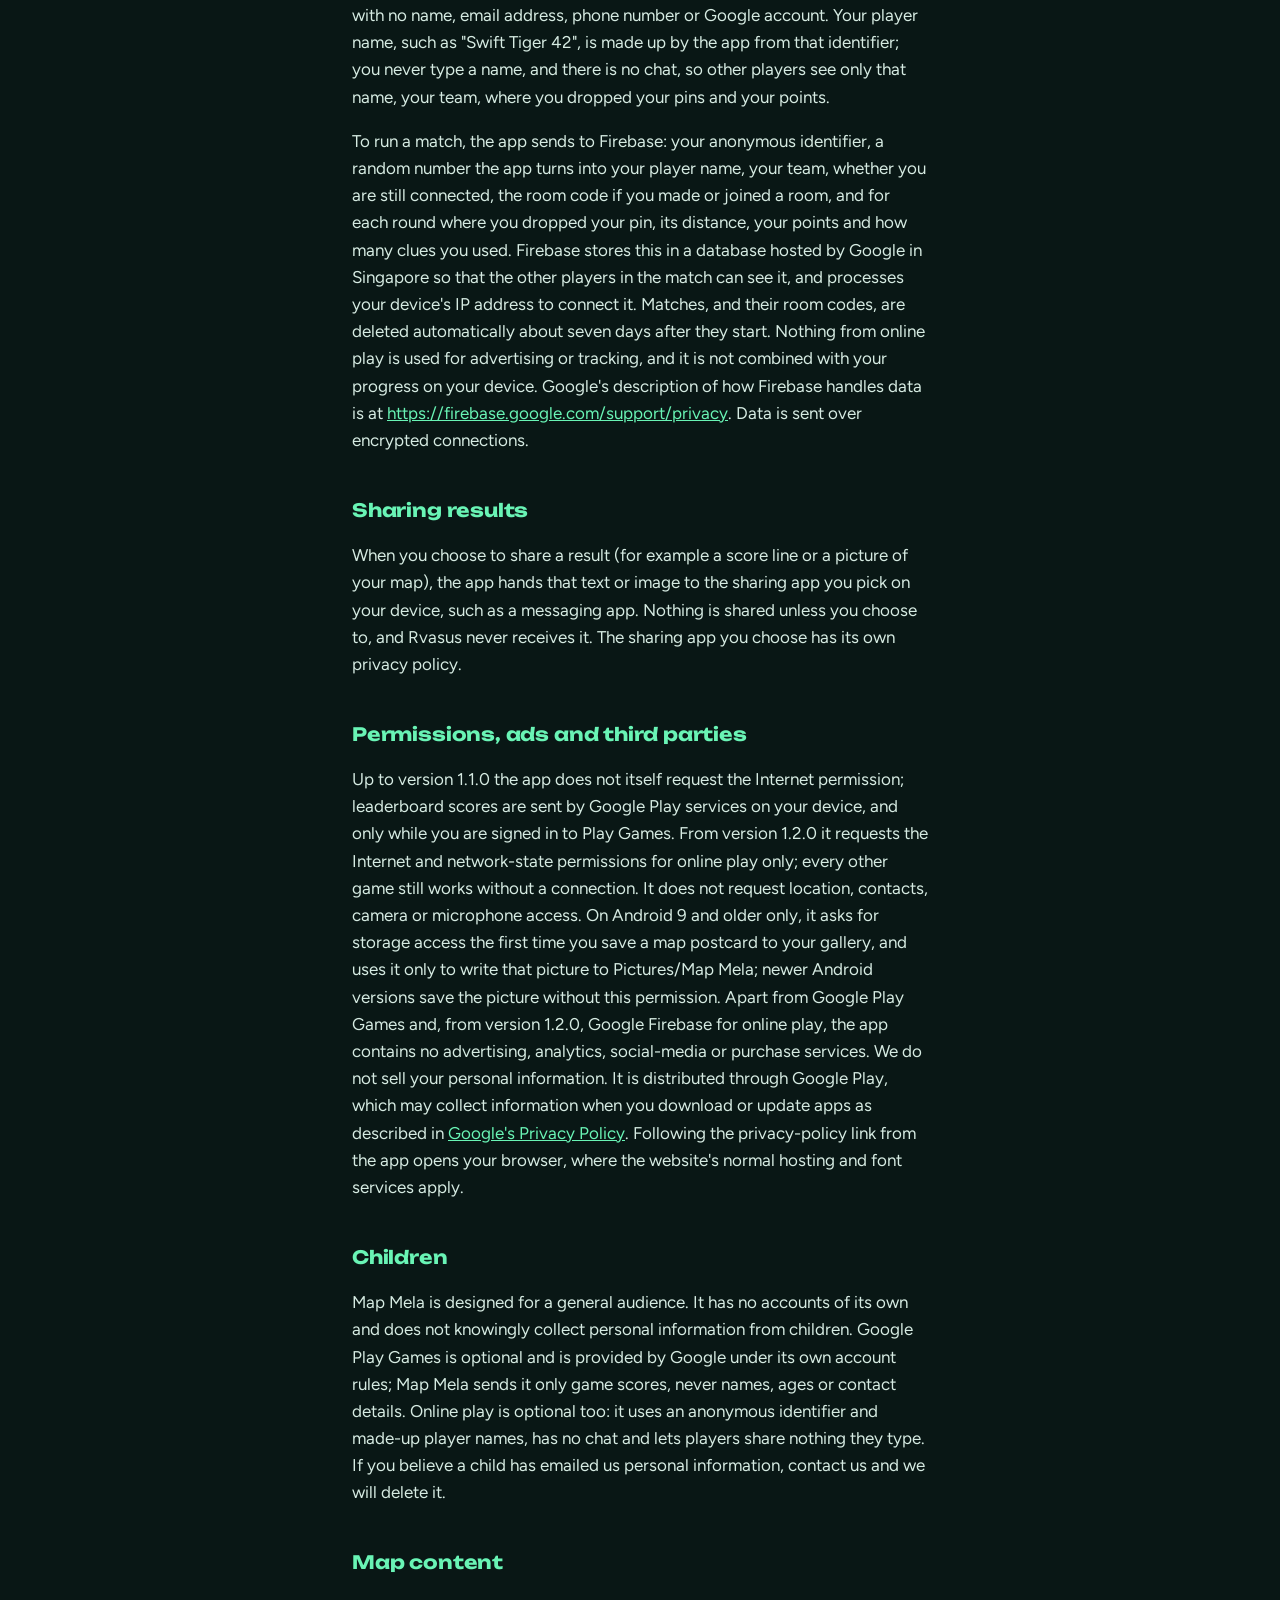
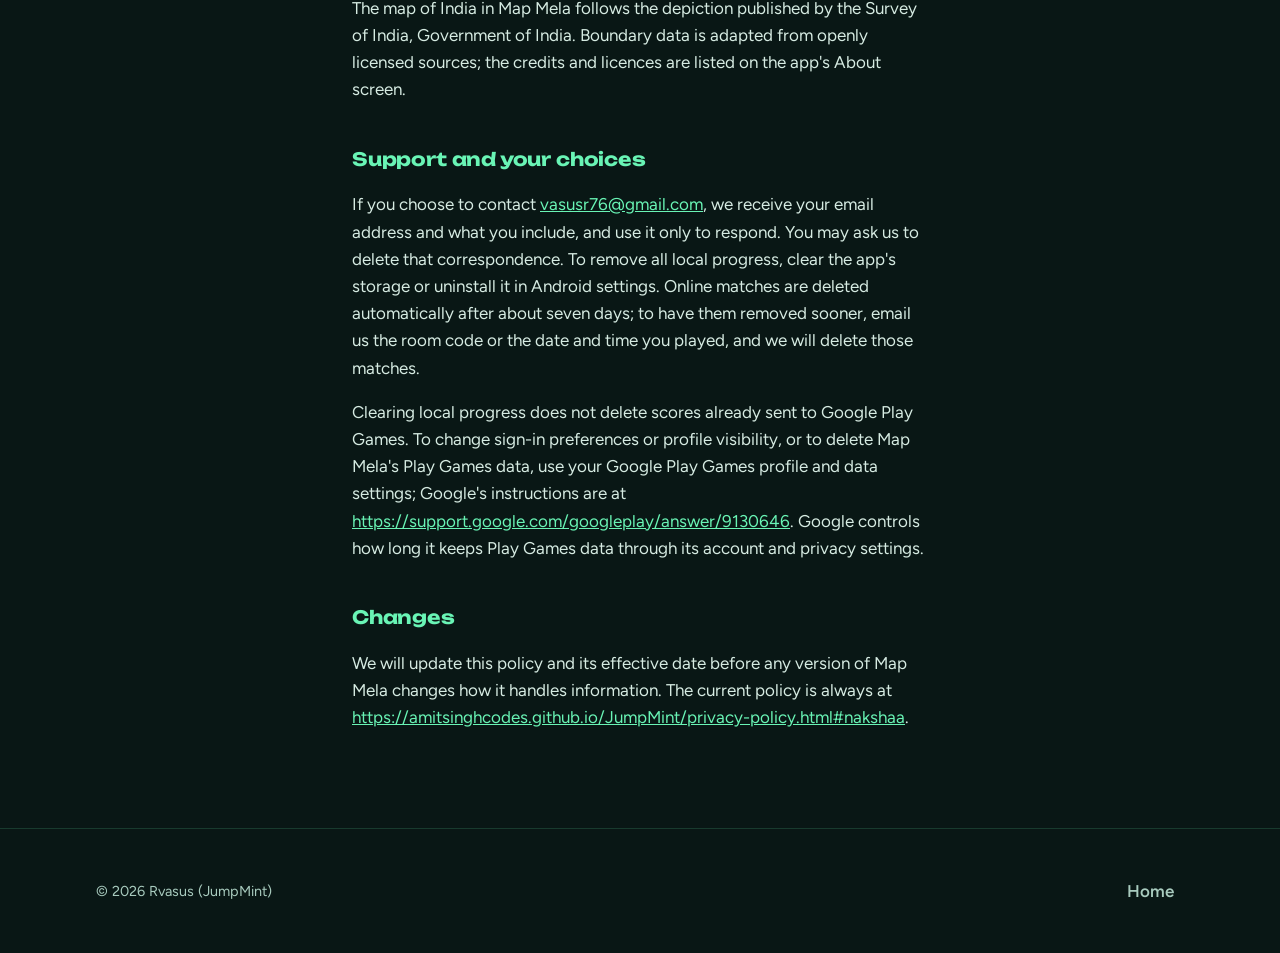
==== commit ec7a906d: "Map Mela policy: optional online play in Khoj from 1.2.0 (Firebase, anonymous, 7-day matches) Co-Aut" ====
--- a/privacy-policy.html
+++ b/privacy-policy.html
@@ -90,31 +90,35 @@
   <hr style="border:0;border-top:1px solid var(--line);margin:3.5rem 0">
   <section id="nakshaa" aria-labelledby="nakshaa-policy-title">
   <h1 id="nakshaa-policy-title">Map Mela Privacy Policy</h1>
-  <p class="date">Map Mela (मैप मेला), formerly Nakshaa · Developer on Google Play: Rvasus (JumpMint)<br>Package: com.rvasusgamingyt.nakshaa<br>Effective date: 23 October 2026 (Google Play Games leaderboards from version 1.1.0)</p>
-  <p class="summary">Map Mela is a map game about India's states and union territories, made to be suitable for families. Every game works offline. It has no accounts of its own, no advertising and no analytics. From version 1.1.0 you can choose to put your scores on Google Play Games leaderboards; that is the only time game information leaves your device, and Google handles it.</p>
+  <p class="date">Map Mela (मैप मेला), formerly Nakshaa · Developer on Google Play: Rvasus (JumpMint)<br>Package: com.rvasusgamingyt.nakshaa<br>Effective date: 24 October 2026 (online play in Khoj from version 1.2.0; Google Play Games leaderboards from version 1.1.0)</p>
+  <p class="summary">Map Mela is a map game about India's states and union territories, made to be suitable for families. Every game works offline. It has no accounts of its own, no advertising and no analytics. Two things are optional: from version 1.1.0 you can put your scores on Google Play Games leaderboards, and from version 1.2.0 you can play Khoj online against other players. Those are the only times game information leaves your device.</p>
 
   <h2>What stays on your device</h2>
-  <p>So you can continue where you left off, Map Mela saves the following in the app's private storage on your device only: quiz scores and best times, per-state practice history, daily-puzzle results and streaks, earned map styles, the state of an unfinished pass-the-phone game, and settings such as language, sound and vibration. Rvasus does not operate a server that receives any of this. Apart from the leaderboard scores described below, it stays on your device. Android may back up or transfer this data according to your device and account configuration; see <a href="https://developer.android.com/identity/data/autobackup">Android's backup information</a>.</p>
+  <p>So you can continue where you left off, Map Mela saves the following in the app's private storage on your device only: quiz scores and best times, per-state practice history, daily-puzzle results and streaks, earned map styles, the state of an unfinished pass-the-phone game, and settings such as language, sound and vibration. Rvasus does not operate a server that receives any of this. Apart from the leaderboard scores and online matches described below, it stays on your device. Android may back up or transfer this data according to your device and account configuration; see <a href="https://developer.android.com/identity/data/autobackup">Android's backup information</a>.</p>
 
   <h2>Google Play Games leaderboards</h2>
   <p>From version 1.1.0, Map Mela includes Google Play Games Services for optional leaderboards. You can play every game without signing in to Play Games. Google may sign you in automatically with an existing Play Games profile according to your Google account settings, or ask you to sign in when you tap a leaderboard button.</p>
   <p>While you are signed in, the app sends your score to Google after each finished round of a game that has a leaderboard: Khoj, Find the State and Capitals (all 36), Against the Clock, Sab Padosi (Snake), Ulta-Pulta (Mixed), Dakiya Dash, Ghost Run (A to Z) and your Rajya of the Day streak. After you sign in, it also sends the personal bests already saved on your device for those games. Rounds scored with Kids mode's easier rules, friends' challenge codes, practice sets and single-region rounds are not sent. The app does not read your Play Games player ID, name or friends list; Google's own leaderboard screens show your profile and other players' scores. Who can see your profile and scores depends on your Play Games visibility settings.</p>
   <p>Google documents that the Play Games SDK processes gamer identity (gamertag and avatar) when a Play Games account is created or updated, the scores a game submits, and service analytics and diagnostic data used to operate and improve its services. Google handles Play Games data under its Privacy Policy: <a href="https://policies.google.com/privacy">https://policies.google.com/privacy</a>. Play Games transmits data over encrypted HTTPS connections. Google documents its SDK's data practices at <a href="https://developer.android.com/games/pgs/data-collection">https://developer.android.com/games/pgs/data-collection</a>.</p>
 
+  <h2>Online play (Khoj, from version 1.2.0)</h2>
+  <p>Online play is optional and only starts when you open <em>Play online</em> in Khoj. It uses Google Firebase (Firebase Authentication and Firebase Realtime Database), run by Google for Rvasus. When you open it, the app signs in to Firebase anonymously: Firebase gives this installation a random identifier, with no name, email address, phone number or Google account. Your player name, such as "Swift Tiger 42", is made up by the app from that identifier; you never type a name, and there is no chat, so other players see only that name, your team, where you dropped your pins and your points.</p>
+  <p>To run a match, the app sends to Firebase: your anonymous identifier, a random number the app turns into your player name, your team, whether you are still connected, the room code if you made or joined a room, and for each round where you dropped your pin, its distance, your points and how many clues you used. Firebase stores this in a database hosted by Google in Singapore so that the other players in the match can see it, and processes your device's IP address to connect it. Matches, and their room codes, are deleted automatically about seven days after they start. Nothing from online play is used for advertising or tracking, and it is not combined with your progress on your device. Google's description of how Firebase handles data is at <a href="https://firebase.google.com/support/privacy">https://firebase.google.com/support/privacy</a>. Data is sent over encrypted connections.</p>
+
   <h2>Sharing results</h2>
   <p>When you choose to share a result (for example a score line or a picture of your map), the app hands that text or image to the sharing app you pick on your device, such as a messaging app. Nothing is shared unless you choose to, and Rvasus never receives it. The sharing app you choose has its own privacy policy.</p>
 
   <h2>Permissions, ads and third parties</h2>
-  <p>The app does not itself request the Internet permission; leaderboard scores are sent by Google Play services on your device, and only while you are signed in to Play Games. It does not request location, contacts, camera or microphone access. On Android 9 and older only, it asks for storage access the first time you save a map postcard to your gallery, and uses it only to write that picture to Pictures/Map Mela; newer Android versions save the picture without this permission. Apart from Google Play Games, the app contains no advertising, analytics, social-media or purchase services. We do not sell your personal information. It is distributed through Google Play, which may collect information when you download or update apps as described in <a href="https://policies.google.com/privacy">Google's Privacy Policy</a>. Following the privacy-policy link from the app opens your browser, where the website's normal hosting and font services apply.</p>
+  <p>Up to version 1.1.0 the app does not itself request the Internet permission; leaderboard scores are sent by Google Play services on your device, and only while you are signed in to Play Games. From version 1.2.0 it requests the Internet and network-state permissions for online play only; every other game still works without a connection. It does not request location, contacts, camera or microphone access. On Android 9 and older only, it asks for storage access the first time you save a map postcard to your gallery, and uses it only to write that picture to Pictures/Map Mela; newer Android versions save the picture without this permission. Apart from Google Play Games and, from version 1.2.0, Google Firebase for online play, the app contains no advertising, analytics, social-media or purchase services. We do not sell your personal information. It is distributed through Google Play, which may collect information when you download or update apps as described in <a href="https://policies.google.com/privacy">Google's Privacy Policy</a>. Following the privacy-policy link from the app opens your browser, where the website's normal hosting and font services apply.</p>
 
   <h2>Children</h2>
-  <p>Map Mela is designed for a general audience. It has no accounts of its own and does not knowingly collect personal information from children. Google Play Games is optional and is provided by Google under its own account rules; Map Mela sends it only game scores, never names, ages or contact details. If you believe a child has emailed us personal information, contact us and we will delete it.</p>
+  <p>Map Mela is designed for a general audience. It has no accounts of its own and does not knowingly collect personal information from children. Google Play Games is optional and is provided by Google under its own account rules; Map Mela sends it only game scores, never names, ages or contact details. Online play is optional too: it uses an anonymous identifier and made-up player names, has no chat and lets players share nothing they type. If you believe a child has emailed us personal information, contact us and we will delete it.</p>
 
   <h2>Map content</h2>
   <p>The map of India in Map Mela follows the depiction published by the Survey of India, Government of India. Boundary data is adapted from openly licensed sources; the credits and licences are listed on the app's About screen.</p>
 
   <h2>Support and your choices</h2>
-  <p>If you choose to contact <a href="mailto:vasusr76@gmail.com">vasusr76@gmail.com</a>, we receive your email address and what you include, and use it only to respond. You may ask us to delete that correspondence. To remove all local progress, clear the app's storage or uninstall it in Android settings.</p>
+  <p>If you choose to contact <a href="mailto:vasusr76@gmail.com">vasusr76@gmail.com</a>, we receive your email address and what you include, and use it only to respond. You may ask us to delete that correspondence. To remove all local progress, clear the app's storage or uninstall it in Android settings. Online matches are deleted automatically after about seven days; to have them removed sooner, email us the room code or the date and time you played, and we will delete those matches.</p>
   <p>Clearing local progress does not delete scores already sent to Google Play Games. To change sign-in preferences or profile visibility, or to delete Map Mela's Play Games data, use your Google Play Games profile and data settings; Google's instructions are at <a href="https://support.google.com/googleplay/answer/9130646">https://support.google.com/googleplay/answer/9130646</a>. Google controls how long it keeps Play Games data through its account and privacy settings.</p>
 
   <h2>Changes</h2>
